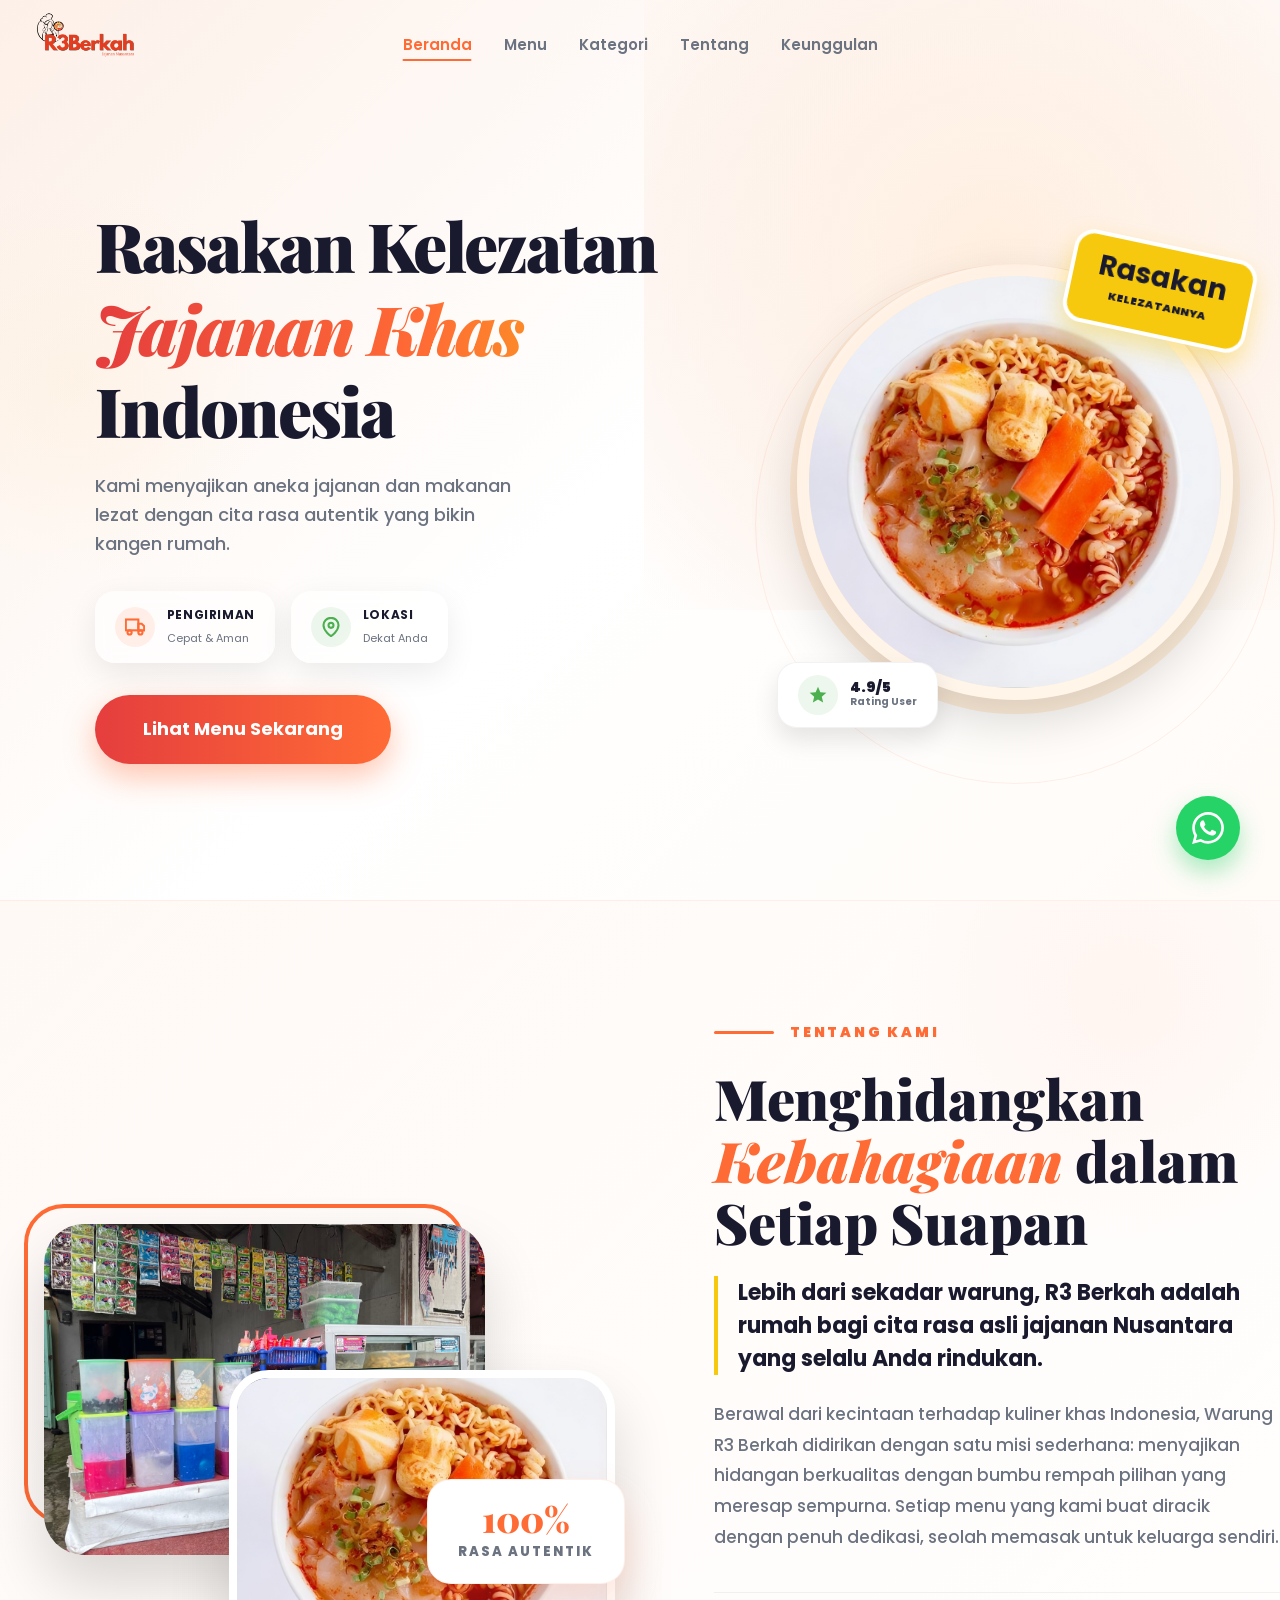
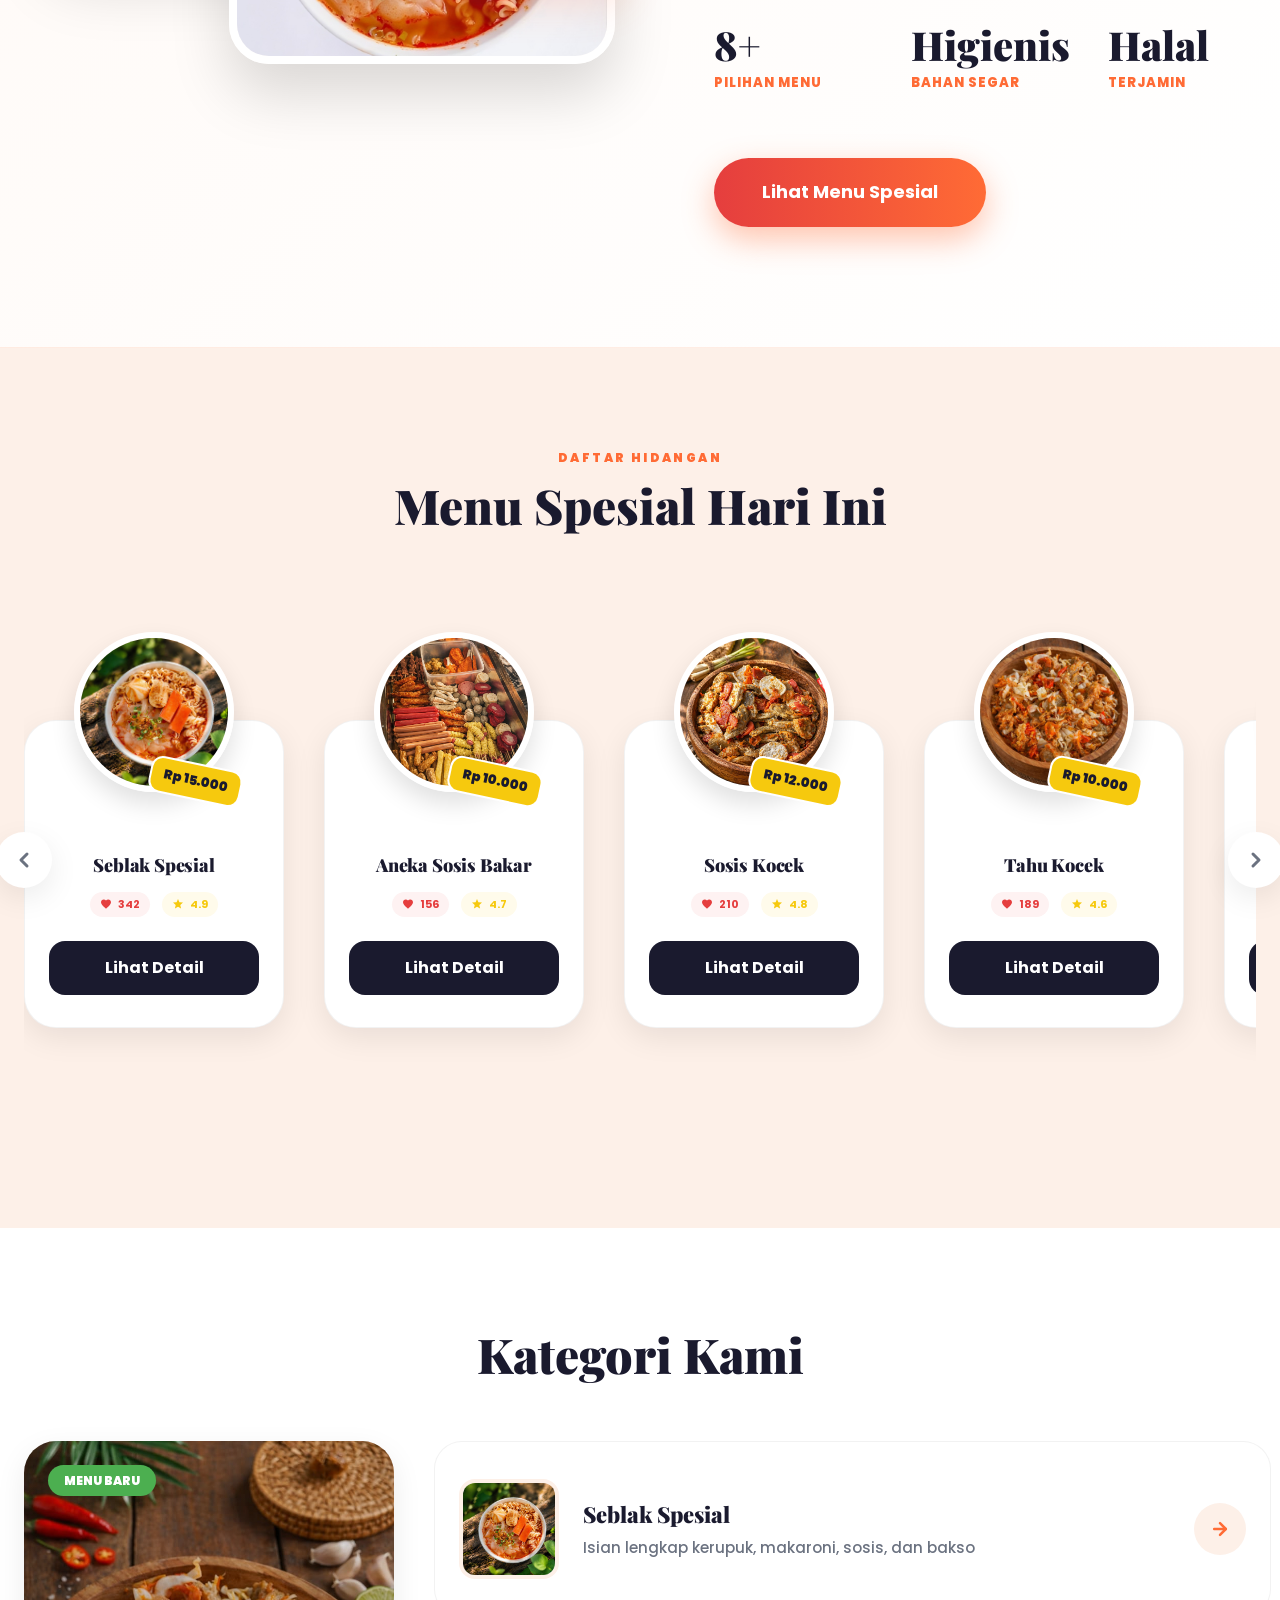
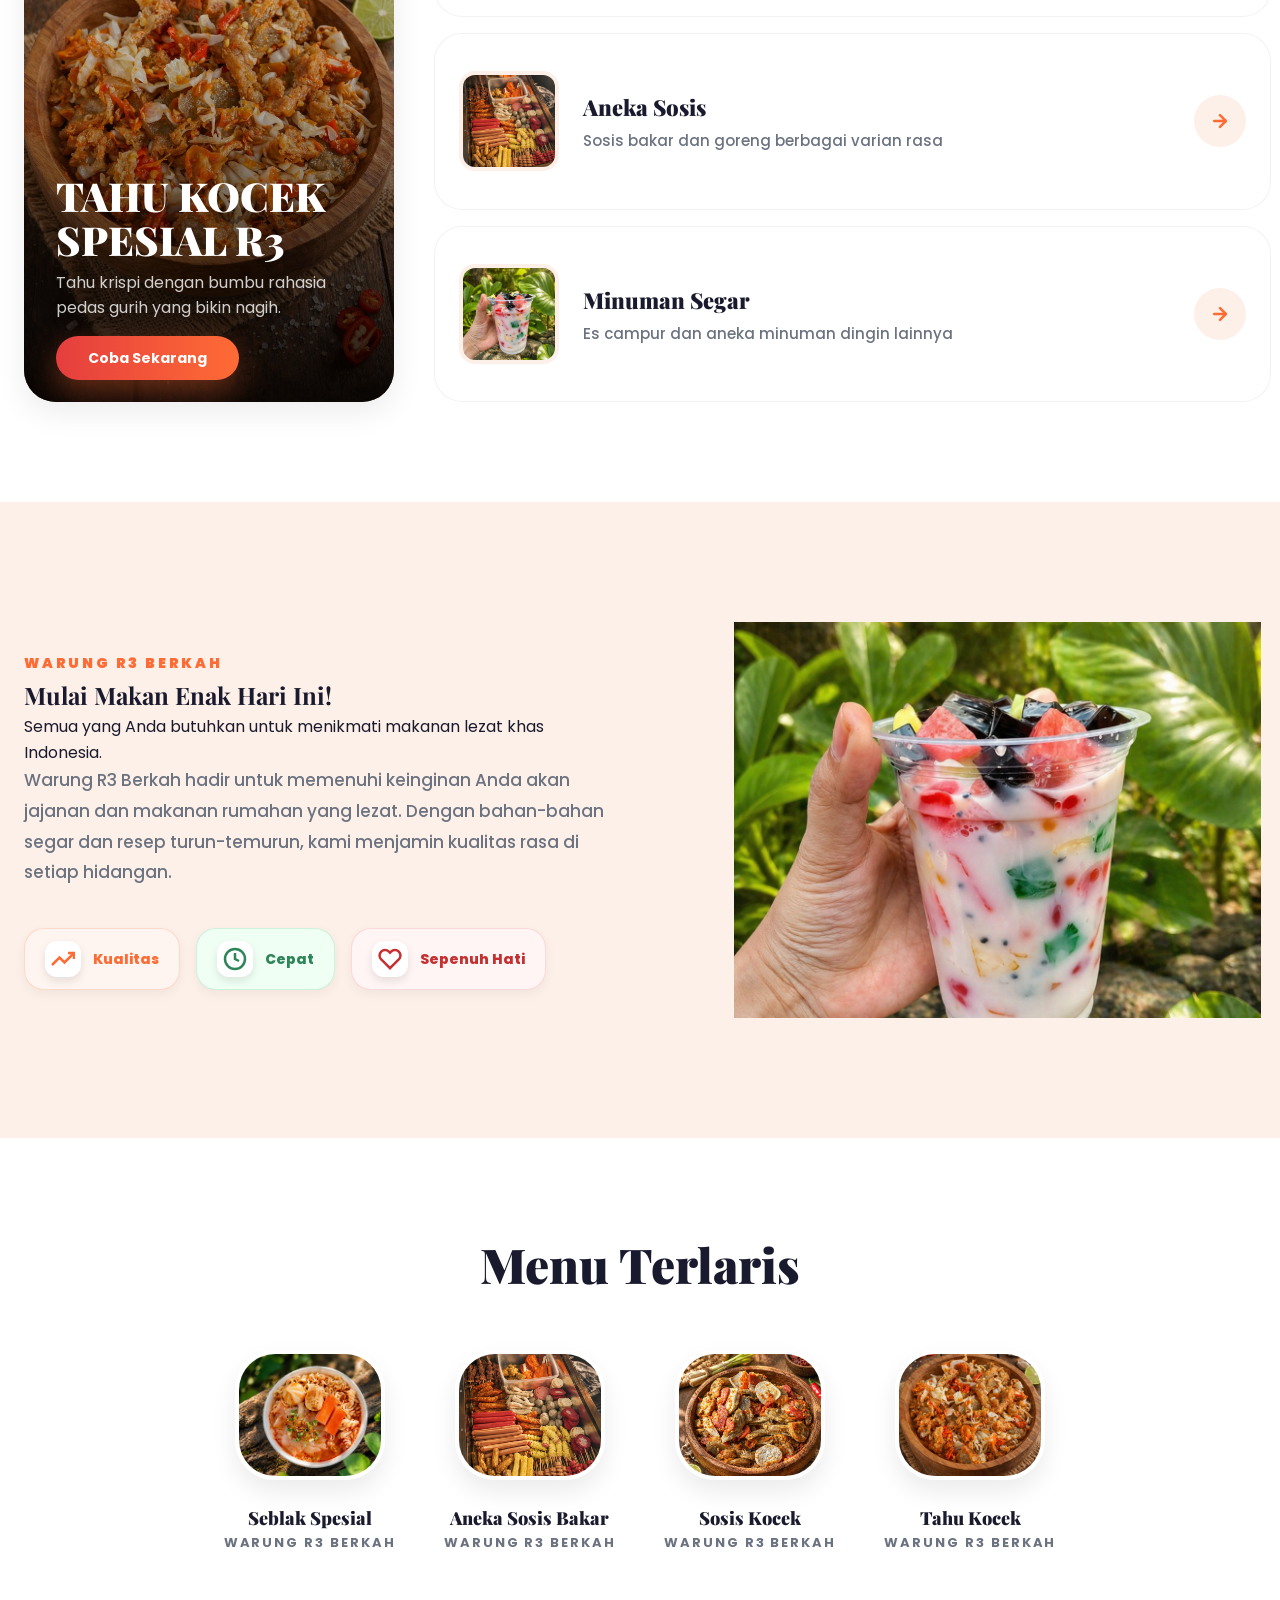
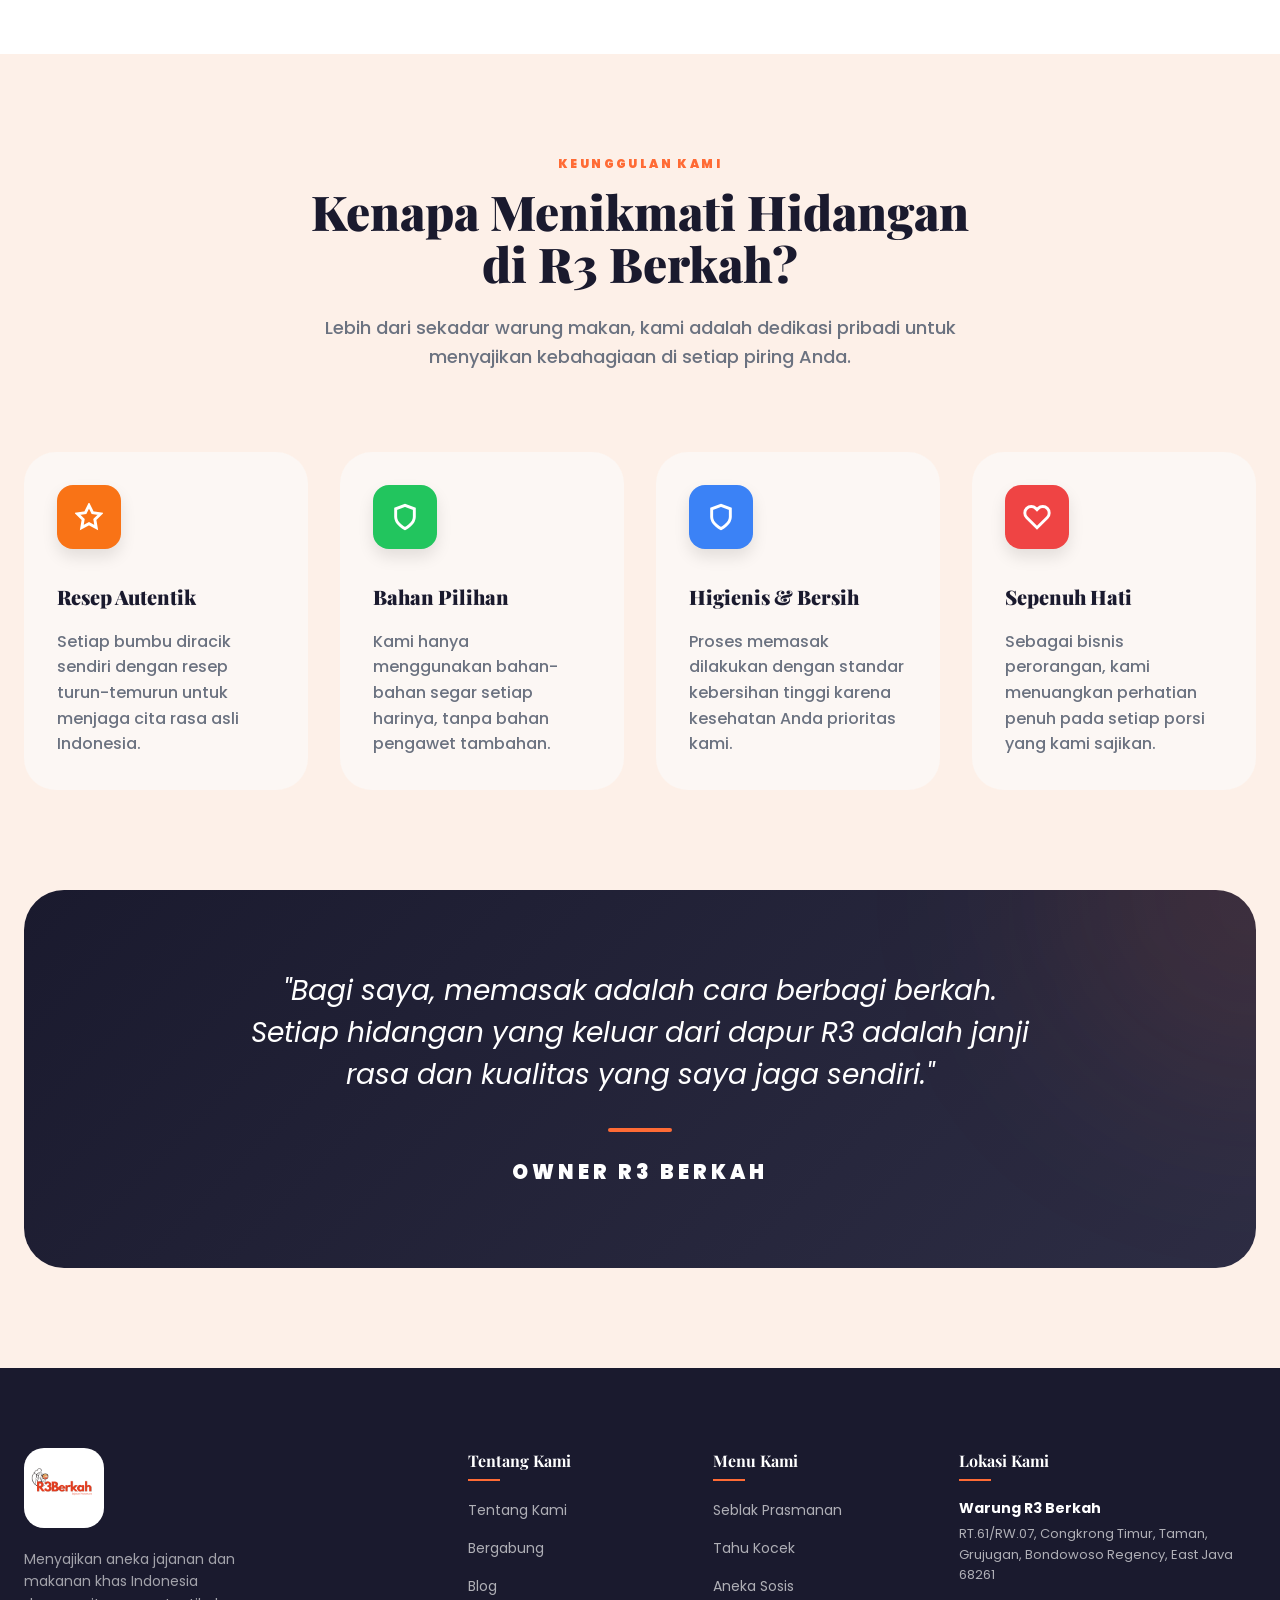
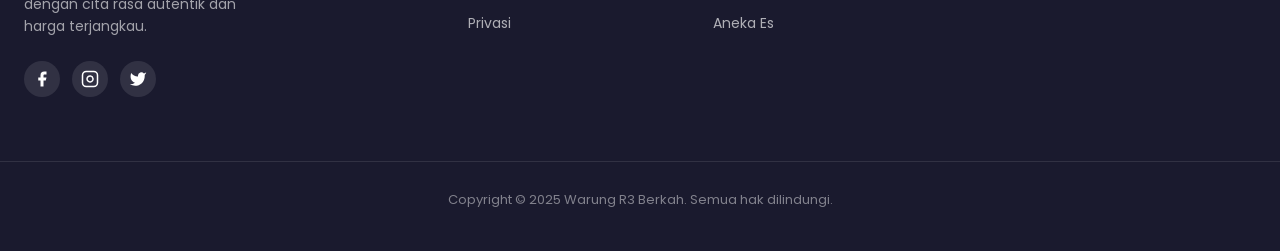
==== index.html @ 48733753 "pembaruan" ====
<!DOCTYPE html>
<html lang="id">

<head>
  <meta charset="UTF-8">
  <meta name="viewport" content="width=device-width, initial-scale=1.0">
  <title>Warung R3 Berkah | Rasakan Kelezatan Jajanan Khas Indonesia</title>
  <link rel="stylesheet" href="style.css">
</head>

<body>
  <!-- Loader -->
  <div class="loader-wrapper" id="loader">
    <div class="loader-content">
      <div class="loader-epic-container">
        <div class="epic-glow"></div>
        <div class="epic-ring ring-1"></div>
        <div class="epic-ring ring-2"></div>
        <div class="epic-ring ring-3"></div>
        <img src="assets/logo_animation.png" alt="Logo" class="loader-epic-logo">
      </div>
      <div class="loader-text">Menyiapkan Kelezatan...</div>
    </div>
  </div>


  <!-- Navbar -->
  <header id="navbar">
    <div class="container nav-container">
      <a href="index.html" class="logo">
        <div class="logo-icon">

          <img src="assets/logo_animation.png" alt="Logo" style="width: 100%; height: 100%; object-fit: contain;">
        </div>

      </a>
      <button class="hamburger" id="hamburger-btn" onclick="toggleMobileMenu()" aria-label="Toggle menu">
        <span></span>
        <span></span>
        <span></span>
      </button>
      <nav id="nav-menu">
        <ul>
          <li><a href="#home" class="nav-link active">Beranda</a></li>
          <li><a href="#menu" class="nav-link">Menu</a></li>
          <li><a href="#categories" class="nav-link">Kategori</a></li>
          <li><a href="#about" class="nav-link">Tentang</a></li>
          <li><a href="#why-us" class="nav-link">Keunggulan</a></li>
        </ul>
      </nav>
    </div>
  </header>

  <!-- Hero Section -->
  <section id="home" class="hero">
    <div class="blob-1"></div>
    <div class="blob-2"></div>
    <div class="container hero-grid">
      <div class="hero-content">
        <h1>
          <span class="font-black">Rasakan Kelezatan</span>
          <span class="text-gradient font-black">Jajanan Khas</span>
          <span class="font-black">Indonesia</span>
        </h1>
        <p class="hero-p">Kami menyajikan aneka jajanan dan makanan lezat dengan cita rasa autentik yang bikin kangen
          rumah.</p>

        <div class="service-pills">
          <div class="pill pill-orange">
            <div class="pill-icon">
              <svg width="20" height="20" viewBox="0 0 24 24" fill="none" stroke="currentColor" stroke-width="2.5">
                <rect x="1" y="3" width="15" height="13"></rect>
                <polygon points="16 8 20 8 23 11 23 16 16 16 16 8"></polygon>
                <circle cx="5.5" cy="18.5" r="2.5"></circle>
                <circle cx="18.5" cy="18.5" r="2.5"></circle>
              </svg>
            </div>
            <div class="pill-text"><b>Pengiriman</b><span>Cepat & Aman</span></div>
          </div>
          <div class="pill pill-green">
            <div class="pill-icon">
              <svg width="20" height="20" viewBox="0 0 24 24" fill="none" stroke="currentColor" stroke-width="2.5">
                <path d="M21 10c0 7-9 13-9 13s-9-6-9-13a9 9 0 0 1 18 0z"></path>
                <circle cx="12" cy="10" r="3"></circle>
              </svg>
            </div>
            <div class="pill-text"><b>Lokasi</b><span>Dekat Anda</span></div>
          </div>
        </div>

        <div class="hero-cta">
          <a href="#menu" class="btn-primary">Lihat Menu Sekarang</a>
        </div>
      </div>

      <div class="hero-image-side">
        <div class="hero-shape"></div>
        <div class="hero-rings"></div>
        <div class="hero-img-wrap">
          <img src="assets/foto-utama-seblak.jpeg" alt="Makanan Lezat" class="hero-img-main">
          <div class="badge-discount">
            <b>Rasakan</b>
            <span>Kelezatannya</span>
          </div>
          <div class="rating-floating">
            <div class="rating-icon">
              <svg width="20" height="20" viewBox="0 0 24 24" fill="currentColor">
                <path d="M12 17.27L18.18 21l-1.64-7.03L22 9.24l-7.19-.61L12 2 9.19 8.63 2 9.24l5.46 4.73L5.82 21z" />
              </svg>
            </div>
            <div>
              <p style="font-size: 14px; font-weight: 900; line-height: 1;">4.9/5</p>
              <p style="font-size: 10px; color: var(--muted); font-weight: 700;">Rating User</p>
            </div>
          </div>
        </div>
      </div>
    </div>
  </section>

  <!-- About Us Section (Redesigned) -->
  <section id="about" class="section about-premium-section">
    <div class="container about-grid">
      <div class="about-img-side reveal-left">
        <div class="about-image-wrapper">
          <div class="about-decor-square"></div>
          <div class="about-img-container img-1" onclick="openLightbox('assets/warung-saya.jpeg')">
            <img src="assets/warung-saya.jpeg" alt="Warung R3 Berkah" class="about-img-main">
            <div class="img-overlay">
              <svg width="32" height="32" viewBox="0 0 24 24" fill="none" stroke="white" stroke-width="2" stroke-linecap="round" stroke-linejoin="round"><circle cx="11" cy="11" r="8"></circle><line x1="21" y1="21" x2="16.65" y2="16.65"></line><line x1="11" y1="8" x2="11" y2="14"></line><line x1="8" y1="11" x2="14" y2="11"></line></svg>
            </div>
          </div>
          <div class="about-img-container img-2" onclick="openLightbox('assets/foto-utama-seblak.jpeg')">
            <img src="assets/foto-utama-seblak.jpeg" alt="Seblak Spesial R3" class="about-img-main">
            <div class="img-overlay">
              <svg width="32" height="32" viewBox="0 0 24 24" fill="none" stroke="white" stroke-width="2" stroke-linecap="round" stroke-linejoin="round"><circle cx="11" cy="11" r="8"></circle><line x1="21" y1="21" x2="16.65" y2="16.65"></line><line x1="11" y1="8" x2="11" y2="14"></line><line x1="8" y1="11" x2="14" y2="11"></line></svg>
            </div>
          </div>
          <div class="about-badge-floating">
            <span class="badge-number">100%</span>
            <span class="badge-text">Rasa Autentik</span>
          </div>
        </div>
      </div>
      <div class="about-content reveal-right">
        <div class="about-label-wrapper">
          <span class="about-line"></span>
          <span class="about-label">TENTANG KAMI</span>
        </div>
        <h2 class="about-title">Menghidangkan <span class="text-primary">Kebahagiaan</span> dalam Setiap Suapan</h2>
        <p class="about-lead">Lebih dari sekadar warung, R3 Berkah adalah rumah bagi cita rasa asli jajanan Nusantara yang selalu Anda rindukan.</p>
        <p class="about-p">
          Berawal dari kecintaan terhadap kuliner khas Indonesia, Warung R3 Berkah didirikan dengan satu misi sederhana: menyajikan hidangan berkualitas dengan bumbu rempah pilihan yang meresap sempurna. Setiap menu yang kami buat diracik dengan penuh dedikasi, seolah memasak untuk keluarga sendiri.
        </p>
        
        <div class="about-stats">
          <div class="stat-box">
            <h3 class="stat-number">8+</h3>
            <p class="stat-text">Pilihan Menu</p>
          </div>
          <div class="stat-box">
            <h3 class="stat-number">Higienis</h3>
            <p class="stat-text">Bahan Segar</p>
          </div>
          <div class="stat-box">
            <h3 class="stat-number">Halal</h3>
            <p class="stat-text">Terjamin</p>
          </div>
        </div>
        
        <a href="#menu" class="btn-primary mt-4" style="display: inline-block;">Lihat Menu Spesial</a>
      </div>
    </div>
  </section>

  <!-- Menu Section (Food Cards) -->
  <section id="menu" class="section">
    <div class="container">
      <span class="section-label">Daftar Hidangan</span>
      <h2 class="section-title">Menu Spesial Hari Ini</h2>

      <div class="carousel-container">
        <button class="carousel-btn prev" onclick="scrollCarousel('left')">
          <svg width="24" height="24" viewBox="0 0 24 24" fill="none" stroke="currentColor" stroke-width="3"
            stroke-linecap="round" stroke-linejoin="round">
            <polyline points="15 18 9 12 15 6"></polyline>
          </svg>
        </button>
        <button class="carousel-btn next" onclick="scrollCarousel('right')">
          <svg width="24" height="24" viewBox="0 0 24 24" fill="none" stroke="currentColor" stroke-width="3"
            stroke-linecap="round" stroke-linejoin="round">
            <polyline points="9 18 15 12 9 6"></polyline>
          </svg>
        </button>
        <div id="food-carousel" class="carousel-track">
          <!-- Cards injected by JS -->
        </div>
      </div>
    </div>
  </section>

  <!-- Categories Section -->
  <section id="categories" class="section section-white">
    <div class="container">
      <h2 class="section-title">Kategori Kami</h2>
      <div class="categories-grid">
        <div class="cat-banner">
          <img src="assets/tahu kocek.jpg" alt="Tahu Kocek">
          <div class="cat-banner-overlay"></div>
          <div class="badge-new">Menu Baru</div>
          <div class="cat-banner-content">
            <h3>TAHU KOCEK<br>SPESIAL R3</h3>
            <p>Tahu krispi dengan bumbu rahasia pedas gurih yang bikin nagih.</p>

            <a href="#menu" class="btn-primary" style="padding: 12px 32px; font-size: 14px;">Coba Sekarang</a>
          </div>
        </div>
        <div class="cat-list">
          <a href="#menu" class="cat-item">
            <div class="cat-icon-box"><img src="assets/foto-seblak.png" alt="Seblak"></div>
            <div class="cat-info">
              <h4>Seblak Spesial</h4>
              <p>Isian lengkap kerupuk, makaroni, sosis, dan bakso</p>
            </div>

            <div class="cat-arrow"><svg width="20" height="20" viewBox="0 0 24 24" fill="none" stroke="currentColor"
                stroke-width="3" stroke-linecap="round" stroke-linejoin="round">
                <line x1="5" y1="12" x2="19" y2="12"></line>
                <polyline points="12 5 19 12 12 19"></polyline>
              </svg></div>
          </a>
          <a href="#menu" class="cat-item">
            <div class="cat-icon-box"><img src="assets/aneka-sosis.png" alt="Sosis">
            </div>
            <div class="cat-info">
              <h4>Aneka Sosis</h4>
              <p>Sosis bakar dan goreng berbagai varian rasa</p>
            </div>

            <div class="cat-arrow"><svg width="20" height="20" viewBox="0 0 24 24" fill="none" stroke="currentColor"
                stroke-width="3" stroke-linecap="round" stroke-linejoin="round">
                <line x1="5" y1="12" x2="19" y2="12"></line>
                <polyline points="12 5 19 12 12 19"></polyline>
              </svg></div>
          </a>
          <a href="#menu" class="cat-item">
            <div class="cat-icon-box"><img src="assets/es-campur.png" alt="Minuman">
            </div>
            <div class="cat-info">
              <h4>Minuman Segar</h4>
              <p>Es campur dan aneka minuman dingin lainnya</p>
            </div>

            <div class="cat-arrow"><svg width="20" height="20" viewBox="0 0 24 24" fill="none" stroke="currentColor"
                stroke-width="3" stroke-linecap="round" stroke-linejoin="round">
                <line x1="5" y1="12" x2="19" y2="12"></line>
                <polyline points="12 5 19 12 12 19"></polyline>
              </svg></div>
          </a>
        </div>
      </div>
    </div>
  </section>

  <!-- About Us Section (GetStarted) -->
  <section id="about" class="section">
    <div class="container about-grid">
      <div class="about-content">
        <span class="about-label">WARUNG R3 BERKAH</span>
        <h2>Mulai Makan Enak Hari Ini!</h2>
        <p class="about-sub">Semua yang Anda butuhkan untuk menikmati makanan lezat khas Indonesia.</p>
        <div class="about-p">
          <p>Warung R3 Berkah hadir untuk memenuhi keinginan Anda akan jajanan dan makanan rumahan yang lezat. Dengan
            bahan-bahan segar dan resep turun-temurun, kami menjamin kualitas rasa di setiap hidangan.</p>
        </div>
        <div class="about-features">
          <div class="about-feat-item">
            <div class="feat-icon-circle feat-orange">
              <svg width="24" height="24" viewBox="0 0 24 24" fill="none" stroke="currentColor" stroke-width="2.5">
                <polyline points="23 6 13.5 15.5 8.5 10.5 1 18"></polyline>
                <polyline points="17 6 23 6 23 12"></polyline>
              </svg>
            </div>
            <span class="feat-name">Kualitas</span>
          </div>
          <div class="about-feat-item">
            <div class="feat-icon-circle feat-green">
              <svg width="24" height="24" viewBox="0 0 24 24" fill="none" stroke="currentColor" stroke-width="2.5">
                <circle cx="12" cy="12" r="10"></circle>
                <polyline points="12 6 12 12 16 14"></polyline>
              </svg>
            </div>
            <span class="feat-name">Cepat</span>
          </div>
          <div class="about-feat-item">
            <div class="feat-icon-circle feat-red">
              <svg width="24" height="24" viewBox="0 0 24 24" fill="none" stroke="currentColor" stroke-width="2.5">
                <path
                  d="M20.84 4.61a5.5 5.5 0 0 0-7.78 0L12 5.67l-1.06-1.06a5.5 5.5 0 0 0-7.78 7.78l1.06 1.06L12 21.23l7.78-7.78 1.06-1.06a5.5 5.5 0 0 0 0-7.78z">
                </path>
              </svg>
            </div>
            <span class="feat-name">Sepenuh Hati</span>
          </div>
        </div>
      </div>
      <div class="about-img-side">
        <div class="about-blob"></div>
        <img src="assets/es-campur.png" alt="About" class="about-img-main">
      </div>

    </div>
  </section>

  <!-- Top Foods Section -->
  <section class="section section-white">
    <div class="container">
      <h2 class="section-title">Menu Terlaris</h2>
      <div id="top-foods" class="top-foods-flex">
        <!-- Injected by JS -->
      </div>
    </div>
  </section>

  <!-- Why Us Section -->
  <section id="why-us" class="section">
    <div class="container">
      <div class="text-center" style="max-width: 700px; margin: 0 auto 80px;">
        <span class="section-label">KEUNGGULAN KAMI</span>
        <h2 class="section-title" style="margin-bottom: 24px;">Kenapa Menikmati Hidangan di R3 Berkah?</h2>
        <p style="color: var(--muted); font-size: 18px; font-weight: 500;">Lebih dari sekadar warung makan, kami adalah
          dedikasi pribadi untuk menyajikan kebahagiaan di setiap piring Anda.</p>
      </div>

      <div class="features-grid">
        <div class="feature-card">
          <div class="feature-icon bg-orange">
            <svg width="28" height="28" viewBox="0 0 24 24" fill="none" stroke="currentColor" stroke-width="2.5">
              <path d="M12 2l3.09 6.26L22 9.27l-5 4.87 1.18 6.88L12 17.77l-6.18 3.25L7 14.14 2 9.27l6.91-1.01L12 2z">
              </path>
            </svg>
          </div>
          <h3>Resep Autentik</h3>
          <p>Setiap bumbu diracik sendiri dengan resep turun-temurun untuk menjaga cita rasa asli Indonesia.</p>
        </div>
        <div class="feature-card">
          <div class="feature-icon bg-green">
            <svg width="28" height="28" viewBox="0 0 24 24" fill="none" stroke="currentColor" stroke-width="2.5">
              <path d="M12 22s8-4 8-10V5l-8-3-8 3v7c0 6 8 10 8 10z"></path>
            </svg>
          </div>
          <h3>Bahan Pilihan</h3>
          <p>Kami hanya menggunakan bahan-bahan segar setiap harinya, tanpa bahan pengawet tambahan.</p>
        </div>
        <div class="feature-card">
          <div class="feature-icon bg-blue">
            <svg width="28" height="28" viewBox="0 0 24 24" fill="none" stroke="currentColor" stroke-width="2.5">
              <path d="M12 22s8-4 8-10V5l-8-3-8 3v7c0 6 8 10 8 10z"></path>
            </svg>
          </div>
          <h3>Higienis & Bersih</h3>
          <p>Proses memasak dilakukan dengan standar kebersihan tinggi karena kesehatan Anda prioritas kami.</p>
        </div>
        <div class="feature-card">
          <div class="feature-icon bg-red">
            <svg width="28" height="28" viewBox="0 0 24 24" fill="none" stroke="currentColor" stroke-width="2.5">
              <path
                d="M20.84 4.61a5.5 5.5 0 0 0-7.78 0L12 5.67l-1.06-1.06a5.5 5.5 0 0 0-7.78 7.78l1.06 1.06L12 21.23l7.78-7.78 1.06-1.06a5.5 5.5 0 0 0 0-7.78z">
              </path>
            </svg>
          </div>
          <h3>Sepenuh Hati</h3>
          <p>Sebagai bisnis perorangan, kami menuangkan perhatian penuh pada setiap porsi yang kami sajikan.</p>
        </div>
      </div>

      <div class="quote-box">
        <div class="quote-glow"></div>
        <p class="quote-text">"Bagi saya, memasak adalah cara berbagi berkah. Setiap hidangan yang keluar dari dapur R3
          adalah janji rasa dan kualitas yang saya jaga sendiri."</p>
        <div class="quote-divider"></div>
        <div class="quote-author">Owner R3 Berkah</div>
      </div>
    </div>
  </section>

  <!-- Footer -->
  <footer>
    <div class="container footer-grid">
      <div>
        <a href="#" class="footer-logo">
          <div class="logo-icon">
            <img src="assets/logo_animation.png" alt="Logo" style="width: 100%; height: 100%; object-fit: contain;">
          </div>
        </a>

        <p class="footer-desc">Menyajikan aneka jajanan dan makanan khas Indonesia dengan cita rasa autentik dan harga
          terjangkau.</p>
        <div class="social-links">
          <a href="#" class="social-link"><svg width="18" height="18" viewBox="0 0 24 24" fill="currentColor">
              <path d="M18 2h-3a5 5 0 0 0-5 5v3H7v4h3v8h4v-8h3l1-4h-4V7a1 1 0 0 1 1-1h3z"></path>
            </svg></a>
          <a href="#" class="social-link"><svg width="18" height="18" viewBox="0 0 24 24" fill="none"
              stroke="currentColor" stroke-width="2">
              <rect x="2" y="2" width="20" height="20" rx="5" ry="5"></rect>
              <path d="M16 11.37A4 4 0 1 1 12.63 8 4 4 0 0 1 16 11.37z"></path>
              <line x1="17.5" y1="6.5" x2="17.51" y2="6.5"></line>
            </svg></a>
          <a href="#" class="social-link"><svg width="18" height="18" viewBox="0 0 24 24" fill="currentColor">
              <path
                d="M23 3a10.9 10.9 0 0 1-3.14 1.53 4.48 4.48 0 0 0-7.86 3v1A10.66 10.66 0 0 1 3 4s-4 9 5 13a11.64 11.64 0 0 1-7 2c9 5 20 0 20-11.5a4.5 4.5 0 0 0-.08-.83A7.72 7.72 0 0 0 23 3z">
              </path>
            </svg></a>
        </div>
      </div>
      <div>
        <h4 class="footer-title">Tentang Kami</h4>
        <ul class="footer-links">
          <li><a href="#about">Tentang Kami</a></li>
          <li><a href="#">Bergabung</a></li>
          <li><a href="#">Blog</a></li>
          <li><a href="#">Privasi</a></li>
        </ul>
      </div>
      <div>
        <h4 class="footer-title">Menu Kami</h4>
        <ul class="footer-links">
          <li><a href="#menu">Seblak Prasmanan</a></li>
          <li><a href="#menu">Tahu Kocek</a></li>
          <li><a href="#menu">Aneka Sosis</a></li>
          <li><a href="#menu">Aneka Es</a></li>
        </ul>
      </div>
      <div>
        <h4 class="footer-title">Lokasi Kami</h4>
        <div class="location-item">
          <p class="loc-name">Warung R3 Berkah</p>
          <p class="loc-addr">RT.61/RW.07, Congkrong Timur, Taman, Grujugan, Bondowoso Regency, East Java 68261</p>
        </div>
      </div>
    </div>
    <div class="footer-bottom">
      <p>Copyright © 2025 Warung R3 Berkah. Semua hak dilindungi.</p>
    </div>
  </footer>

  <a href="https://wa.me/6285147191733" target="_blank" class="whatsapp-float" title="Chat via WhatsApp">
    <svg width="32" height="32" viewBox="0 0 24 24" fill="currentColor">
      <path
        d="M17.472 14.382c-.297-.149-1.758-.867-2.03-.967-.273-.099-.471-.148-.67.15-.197.297-.767.966-.94 1.164-.173.199-.347.223-.644.075-.297-.15-1.255-.463-2.39-1.475-.883-.788-1.48-1.761-1.653-2.059-.173-.297-.018-.458.13-.606.134-.133.298-.347.446-.52.149-.174.198-.298.298-.497.099-.198.05-.371-.025-.52-.075-.149-.669-1.612-.916-2.207-.242-.579-.487-.5-.669-.51-.173-.008-.371-.01-.57-.01-.198 0-.52.074-.792.372-.272.297-1.04 1.016-1.04 2.479 0 1.462 1.065 2.875 1.213 3.074.149.198 2.096 3.2 5.077 4.487.709.306 1.262.489 1.694.625.712.227 1.36.195 1.871.118.571-.085 1.758-.719 2.006-1.413.248-.694.248-1.289.173-1.413-.074-.124-.272-.198-.57-.347m-5.421 7.403h-.004a9.87 9.87 0 01-5.031-1.378l-.361-.214-3.741.982.998-3.648-.235-.374a9.86 9.86 0 01-1.51-5.26c.001-5.45 4.436-9.884 9.888-9.884 2.64 0 5.122 1.03 6.988 2.898a9.825 9.825 0 012.893 6.994c-.003 5.45-4.437 9.884-9.885 9.884m8.413-18.297A11.815 11.815 0 0012.05 0C5.495 0 .16 5.335.157 11.892c0 2.096.547 4.142 1.588 5.945L.057 24l6.305-1.654a11.882 11.882 0 005.683 1.448h.005c6.554 0 11.89-5.335 11.893-11.893a11.821 11.821 0 00-3.48-8.413z" />
    </svg>
  </a>

  <!-- Lightbox Modal -->
  <div id="lightbox-modal" class="lightbox-overlay" onclick="closeLightbox(event)">
    <button class="lightbox-close" onclick="closeLightbox(event)">&times;</button>
    <div class="lightbox-content">
      <img id="lightbox-img" src="" alt="Popup Image">
    </div>
  </div>

  <script src="data.js"></script>
  <script src="script.js"></script>
</body>


</html>
---- style.css ----
@import url('https://fonts.googleapis.com/css2?family=Poppins:ital,wght@0,100;0,200;0,300;0,400;0,500;0,600;0,700;0,800;0,900;1,100;1,200;1,300;1,400;1,500;1,600;1,700;1,800;1,900&family=Playfair+Display:ital,wght@0,400..900;1,400..900&display=swap');

:root {
  --primary: #FF6B35;
  --primary-rgb: 255, 107, 53;
  --secondary: #E53E3E;
  --yellow: #F6C90E;
  --green: #4CAF50;
  --blue: #3B82F6;
  --background: #FDF0E8;
  --foreground: #1A1A2E;
  --muted: #6B7280;
  --white: #FFFFFF;
  --shadow-soft: 0 4px 12px rgba(0, 0, 0, 0.05);
  --shadow-medium: 0 10px 30px rgba(0, 0, 0, 0.08);
  --shadow-strong: 0 20px 60px rgba(255, 107, 53, 0.15);
  --shadow-orange: 0 12px 32px rgba(255, 107, 53, 0.3);
}

* {
  margin: 0;
  padding: 0;
  box-sizing: border-box;
}

html, body {
  overflow-x: hidden;
  width: 100%;
  position: relative;
  touch-action: pan-y;
}


html {
  scroll-behavior: smooth;
}

body {
  font-family: 'Poppins', sans-serif;
  background-color: var(--background);
  color: var(--foreground);
  line-height: 1.6;
  width: 100%;
  overflow-x: hidden;
}


.container {
  max-width: 1280px;
  margin: 0 auto;
  padding: 0 24px;
}

/* Typography */
h1,
h2,
h3,
h4,
.font-serif {
  font-family: 'Playfair Display', serif;
}

.font-black {
  font-weight: 900;
}

.font-bold {
  font-weight: 700;
}

.font-semibold {
  font-weight: 600;
}

.font-medium {
  font-weight: 500;
}

/* Navbar */
header {
  position: fixed;
  top: 0;
  left: 0;
  right: 0;
  height: 90px;
  z-index: 1000;
  transition: all 0.5s cubic-bezier(0.4, 0, 0.2, 1);
}

header.scrolled {
  background: rgba(255, 255, 255, 0.8);
  backdrop-filter: blur(12px);
  -webkit-backdrop-filter: blur(12px);
  box-shadow: 0 4px 30px rgba(0, 0, 0, 0.05);
  border-bottom: 1px solid rgba(255, 255, 255, 0.2);
}

.nav-container {
  height: 100%;
  display: flex;
  align-items: center;
  position: relative;
}


.logo {
  display: flex;
  align-items: center;
  gap: 10px;
  text-decoration: none;
  transition: transform 0.3s ease;
}

.logo-icon {
  width: 130px;
  height: 130px;
  display: flex;
  align-items: center;
  justify-content: center;
  transition: transform 0.3s ease;
}



.logo:hover .logo-icon {
  transform: scale(1.1);
}

.logo-text {
  font-size: 36px;
  font-weight: 900;
  color: var(--foreground);
  letter-spacing: -0.02em;
}


/* Premium Loader */
.loader-wrapper {
  position: fixed;
  inset: 0;
  background: var(--foreground);
  /* Dark elegant background during load */
  z-index: 9999;
  display: flex;
  align-items: center;
  justify-content: center;
  transition: transform 0.8s cubic-bezier(0.85, 0, 0.15, 1);
}

.loader-wrapper::before,
.loader-wrapper::after {
  content: '';
  position: absolute;
  left: 0;
  width: 100%;
  height: 50%;
  background: var(--background);
  transition: transform 0.8s cubic-bezier(0.85, 0, 0.15, 1);
  z-index: -1;
}

.loader-wrapper::before {
  top: 0;
  transform-origin: top;
}

.loader-wrapper::after {
  bottom: 0;
  transform-origin: bottom;
}

.loader-wrapper.hidden {
  transform: scale(1.1);
  opacity: 0;
  visibility: hidden;
}

.loader-wrapper.hidden::before {
  transform: translateY(-100%);
}

.loader-wrapper.hidden::after {
  transform: translateY(100%);
}

.loader-content {
  position: relative;
  display: flex;
  flex-direction: column;
  align-items: center;
  gap: 32px;
}

.loader-epic-container {
  position: relative;
  width: 400px;
  height: 400px;
  display: flex;
  align-items: center;
  justify-content: center;
  perspective: 1000px;
}

.epic-glow {
  position: absolute;
  inset: -60px;
  background: radial-gradient(circle, rgba(255, 107, 53, 0.4) 0%, rgba(255, 107, 53, 0) 70%);
  border-radius: 50%;
  animation: epic-pulse 2s cubic-bezier(0.4, 0, 0.2, 1) infinite;
  filter: blur(25px);
}

.epic-ring {
  position: absolute;
  border-radius: 50%;
  border: 4px solid transparent;
}

.ring-1 {
  inset: -20px;
  border-top-color: var(--primary);
  border-bottom-color: var(--primary);
  animation: spin-3d 3s linear infinite;
  box-shadow: 0 0 30px rgba(255, 107, 53, 0.2), inset 0 0 30px rgba(255, 107, 53, 0.2);
}

.ring-2 {
  inset: 15px;
  border-left-color: var(--yellow);
  border-right-color: var(--yellow);
  animation: spin-3d-reverse 2.5s linear infinite;
}

.ring-3 {
  inset: 50px;
  border-top-color: rgba(255, 255, 255, 0.8);
  animation: spin 1.5s linear infinite;
  opacity: 0.7;
}

.loader-epic-logo {
  width: 280px;
  height: 280px;
  object-fit: contain;
  z-index: 10;
  animation: epic-float 3s ease-in-out infinite, epic-glow-image 2s alternate infinite;
}

@keyframes epic-pulse {
  0%, 100% { transform: scale(0.8); opacity: 0.4; }
  50% { transform: scale(1.3); opacity: 0.8; }
}

@keyframes spin-3d {
  0% { transform: rotateX(60deg) rotateY(-20deg) rotateZ(0deg); }
  100% { transform: rotateX(60deg) rotateY(-20deg) rotateZ(360deg); }
}

@keyframes spin-3d-reverse {
  0% { transform: rotateX(40deg) rotateY(40deg) rotateZ(360deg); }
  100% { transform: rotateX(40deg) rotateY(40deg) rotateZ(0deg); }
}

@keyframes epic-float {
  0%, 100% { transform: translateY(0) scale(1); }
  50% { transform: translateY(-15px) scale(1.08); }
}

@keyframes epic-glow-image {
  0% { filter: drop-shadow(0 0 10px rgba(255, 107, 53, 0.2)); }
  100% { filter: drop-shadow(0 0 35px rgba(255, 107, 53, 0.9)); }
}

.loader-text {
  font-family: 'Playfair Display', serif;
  font-size: 24px;
  font-weight: 700;
  color: var(--primary);
  letter-spacing: 4px;
  text-transform: uppercase;
  animation: shimmer 2s linear infinite;
  background: linear-gradient(90deg, var(--primary), #fff, var(--primary));
  background-size: 200% auto;
  -webkit-background-clip: text;
  background-clip: text;
  -webkit-text-fill-color: transparent;

}

@keyframes spin-cool {
  0% {
    transform: rotate(0deg);
  }

  100% {
    transform: rotate(360deg);
  }
}

@keyframes breathing {

  0%,
  100% {
    transform: scale(1);
    filter: brightness(1);
  }

  50% {
    transform: scale(1.08);
    filter: brightness(1.2);
  }
}

@keyframes glow-pulse {

  0%,
  100% {
    opacity: 0.3;
    transform: scale(0.8);
  }

  50% {
    opacity: 0.8;
    transform: scale(1.2);
  }
}

@keyframes shimmer {
  to {
    background-position: 200% center;
  }
}


nav {
  position: absolute;
  left: 50%;
  transform: translateX(-50%);
}

nav ul {
  display: flex;
  list-style: none;
  gap: 32px;
}

nav a {
  text-decoration: none;
  color: var(--muted);
  font-size: 15px;
  font-weight: 600;
  transition: all 0.3s ease;
  position: relative;
}

nav a:hover,
nav a.active {
  color: var(--primary);
}

nav a.active::after {
  content: '';
  position: absolute;
  bottom: -6px;
  left: 0;
  width: 100%;
  height: 2px;
  background: var(--primary);
  border-radius: 99px;
}

/* Hero Section */
.hero {
  min-height: 100vh;
  display: flex;
  align-items: center;
  position: relative;
  overflow: hidden;
  padding-top: 72px;
  background: linear-gradient(135deg, var(--background) 0%, #FFFFFF 50%, #FFFBF7 100%);
}

.blob-1 {
  position: absolute;
  top: -10%;
  right: -5%;
  width: 700px;
  height: 700px;
  background: radial-gradient(circle, #FFE4CC 0%, #FDF0E8 70%, transparent 100%);
  animation: morph 10s ease-in-out infinite;
  opacity: 0.6;
}

.blob-2 {
  position: absolute;
  top: 20%;
  left: -10%;
  width: 400px;
  height: 400px;
  background: radial-gradient(circle, #FFEDD5 0%, transparent 70%);
  animation: morph 10s ease-in-out infinite;
  animation-delay: -2s;
  opacity: 0.4;
}

.hero-grid {
  display: grid;
  grid-template-columns: 60% 40%;
  gap: 48px;
  align-items: center;
  position: relative;
  z-index: 10;
}

.hero h1 {
  font-size: clamp(40px, 6vw, 68px);
  line-height: 1.1;
  letter-spacing: -0.03em;
  margin-bottom: 24px;
}

.text-gradient {
  background: linear-gradient(to right, var(--secondary), var(--primary), var(--yellow));
  background-clip: text;
  -webkit-background-clip: text;
  -webkit-text-fill-color: transparent;
  font-style: italic;
  display: block;
  padding: 8px 0;
}

.hero-p {
  font-size: 18px;
  color: var(--muted);
  max-width: 450px;
  font-weight: 500;
  margin-bottom: 32px;
}

/* Service Pills */
.service-pills {
  display: flex;
  flex-wrap: wrap;
  gap: 16px;
  margin-bottom: 32px;
}

.pill {
  display: flex;
  align-items: center;
  gap: 12px;
  background: rgba(255, 255, 255, 0.6);
  backdrop-filter: blur(8px);
  padding: 14px 20px;
  border-radius: 20px;
  box-shadow: var(--shadow-medium);
  transition: all 0.3s ease;
}

.pill:hover {
  transform: translateY(-4px);
  background: white;
}

.pill-icon {
  width: 40px;
  height: 40px;
  border-radius: 50%;
  display: flex;
  align-items: center;
  justify-content: center;
}

.pill-orange .pill-icon {
  background: rgba(255, 107, 53, 0.1);
  color: var(--primary);
}

.pill-green .pill-icon {
  background: rgba(76, 175, 80, 0.1);
  color: var(--green);
}

.pill-text b {
  font-size: 12px;
  display: block;
  text-transform: uppercase;
  letter-spacing: 0.05em;
}

.pill-text span {
  font-size: 11px;
  color: var(--muted);
}

.hero-cta {
  display: flex;
  align-items: center;
  gap: 24px;
}

.btn-primary {
  background: linear-gradient(to right, var(--secondary), var(--primary));
  color: white;
  padding: 20px 48px;
  border-radius: 99px;
  text-decoration: none;
  font-size: 18px;
  font-weight: 700;
  box-shadow: 0 12px 32px rgba(255, 107, 53, 0.4);
  transition: all 0.3s cubic-bezier(0.4, 0, 0.2, 1);
  border: none;
  cursor: pointer;
}

.btn-primary:hover {
  transform: scale(1.05);
  box-shadow: 0 16px 40px rgba(255, 107, 53, 0.5);
}

.play-btn {
  display: flex;
  align-items: center;
  gap: 12px;
  text-decoration: none;
  color: var(--foreground);
  font-weight: 700;
}

.play-icon {
  width: 56px;
  height: 56px;
  background: white;
  border-radius: 50%;
  display: flex;
  align-items: center;
  justify-content: center;
  box-shadow: 0 12px 24px rgba(0, 0, 0, 0.1);
  color: var(--primary);
  transition: all 0.3s ease;
}

.play-btn:hover .play-icon {
  transform: scale(1.1);
  background: var(--primary);
  color: white;
}

/* Hero Image */
.hero-image-side {
  position: relative;
  display: flex;
  justify-content: center;
}

.hero-shape {
  position: absolute;
  width: 450px;
  height: 450px;
  background: linear-gradient(135deg, #FFE4CC, #FFEDD5);
  border-radius: 50%;
  animation: morph 10s ease-in-out infinite;
  opacity: 0.8;
}

.hero-rings {
  position: absolute;
  width: 520px;
  height: 520px;
  border: 1px solid rgba(255, 107, 53, 0.1);
  border-radius: 50%;
  animation: spin 20s linear infinite;
}

.hero-img-wrap {
  position: relative;
  z-index: 10;
  animation: float 3.5s ease-in-out infinite;
}

.hero-img-main {
  width: 100%;
  max-width: 480px;
  border-radius: 50%;
  border: 12px solid rgba(255, 255, 255, 0.4);
  backdrop-filter: blur(4px);
  box-shadow: 0 20px 50px rgba(0, 0, 0, 0.15);
}

.badge-discount {
  position: absolute;
  top: -20px;
  right: -20px;
  background: var(--yellow);
  padding: 16px 24px;
  border-radius: 20px;
  transform: rotate(12deg);
  box-shadow: 0 12px 24px rgba(246, 201, 14, 0.4);
  border: 4px solid white;
  animation: float-slow 2.8s ease-in-out infinite;
  text-align: center;
}

.badge-discount b {
  font-size: 28px;
  display: block;
  line-height: 1;
}

.badge-discount span {
  font-size: 11px;
  font-weight: 900;
  text-transform: uppercase;
}

.rating-floating {
  position: absolute;
  bottom: -20px;
  left: -20px;
  background: white;
  padding: 12px 20px;
  border-radius: 20px;
  box-shadow: 0 12px 24px rgba(0, 0, 0, 0.1);
  display: flex;
  align-items: center;
  gap: 12px;
  border: 1px solid rgba(0, 0, 0, 0.05);
  animation: float 3.5s ease-in-out infinite;
  animation-delay: -1s;
}

.rating-icon {
  width: 40px;
  height: 40px;
  background: rgba(76, 175, 80, 0.1);
  border-radius: 50%;
  display: flex;
  align-items: center;
  justify-content: center;
  color: var(--green);
}

/* Utilities */
.text-center {
  text-align: center;
}

/* Sections */
.section {
  padding: 100px 0;
}


.section-white {
  background: white;
}

.section-label {
  display: block;
  font-size: 12px;
  font-weight: 900;
  color: var(--primary);
  text-transform: uppercase;
  letter-spacing: 0.2em;
  margin-bottom: 12px;
  text-align: center;
}

.section-title {
  font-size: clamp(32px, 4vw, 48px);
  font-weight: 900;
  text-align: center;
  margin-bottom: 60px;
  line-height: 1.1;
}

/* Food Cards Carousel */
.carousel-container {
  position: relative;
  margin-top: 32px;
}

.carousel-btn {
  position: absolute;
  top: 50%;
  transform: translateY(-50%);
  width: 56px;
  height: 56px;
  background: white;
  border: none;
  border-radius: 50%;
  box-shadow: var(--shadow-medium);
  cursor: pointer;
  z-index: 100;
  display: flex;
  align-items: center;
  justify-content: center;
  color: var(--muted);
  transition: all 0.3s ease;
}

.carousel-btn:hover {
  background: var(--primary);
  color: white;
}

.carousel-btn.prev {
  left: -28px;
}

.carousel-btn.next {
  right: -28px;
}

.carousel-track {
  display: flex;
  gap: 40px;
  overflow-x: auto;
  padding: 80px 20px 100px;
  scroll-behavior: smooth;
  scroll-snap-type: x mandatory;
}


.carousel-track::-webkit-scrollbar {
  display: none;
}

.food-card-wrap {
  flex: 0 0 260px;
  scroll-snap-align: start;
  position: relative;
}

.food-card {
  margin-top: 48px;
  background: white;
  border-radius: 32px;
  padding: 130px 24px 32px;
  min-height: 210px;
  display: flex;
  flex-direction: column;
  justify-content: space-between;
  box-shadow: var(--shadow-medium);
  transition: all 0.5s cubic-bezier(0.4, 0, 0.2, 1);
  border: 1px solid rgba(0, 0, 0, 0.05);
  text-align: center;
}


.food-card:hover {
  transform: translateY(-8px);
  box-shadow: var(--shadow-strong);
}

.food-card-img-box {
  position: absolute;
  top: -40px;
  left: 50%;
  transform: translateX(-50%);
  width: 160px;
  height: 160px;
  transition: all 0.5s ease;
}

.food-card:hover+.food-card-img-box,
.food-card-wrap:hover .food-card-img-box {
  transform: translateX(-50%) scale(1.1) rotate(-6deg);
}

.food-card-img-box img {
  width: 100%;
  height: 100%;
  object-fit: cover;
  border-radius: 50%;
  border: 6px solid white;
  box-shadow: 0 12px 24px rgba(0, 0, 0, 0.12);
}

.card-price-badge {
  position: absolute;
  bottom: -8px;
  right: -8px;
  background: var(--yellow);
  padding: 6px 12px;
  border-radius: 12px;
  font-size: 13px;
  font-weight: 900;
  border: 2px solid white;
  transform: rotate(12deg);
  transition: transform 0.3s ease;
}

.food-card-wrap:hover .card-price-badge {
  transform: rotate(0deg);
}

.card-title {
  font-size: 18px;
  font-weight: 900;
  margin-bottom: 12px;
  letter-spacing: -0.01em;
}

.card-stats {
  display: flex;
  justify-content: center;
  gap: 12px;
  margin-bottom: 24px;
}

.stat-pill {
  display: flex;
  align-items: center;
  gap: 6px;
  padding: 4px 10px;
  border-radius: 99px;
  font-size: 11px;
  font-weight: 700;
}

.stat-pill.heart {
  background: #FEF2F2;
  color: var(--secondary);
}

.stat-pill.star {
  background: #FFFBEB;
  color: var(--yellow);
}

.btn-detail {
  width: 100%;
  padding: 14px;
  border-radius: 16px;
  background: var(--foreground);
  color: white;
  font-weight: 700;
  border: none;
  cursor: pointer;
  transition: all 0.3s ease;
  text-decoration: none;
  display: block;
}

.btn-detail:hover {
  background: var(--primary);
  transform: scale(1.02);
}

/* Categories Section */
.categories-grid {
  display: grid;
  grid-template-columns: 30% 68%;
  gap: 40px;
}

.cat-banner {
  position: relative;
  height: 100%;
  min-height: 300px;
  border-radius: 32px;
  overflow: hidden;
  box-shadow: var(--shadow-medium);
}



.cat-banner img {
  width: 100%;
  height: 100%;
  object-fit: cover;
  transition: transform 0.7s ease;
}

.cat-banner:hover img {
  transform: scale(1.1);
}

.cat-banner-overlay {
  position: absolute;
  inset: 0;
  background: linear-gradient(to top, rgba(0, 0, 0, 0.9) 0%, rgba(0, 0, 0, 0.3) 50%, transparent 100%);
}

.cat-banner-content {
  position: absolute;
  bottom: 32px;
  left: 32px;
  right: 32px;
  color: white;
}

.badge-new {
  position: absolute;
  top: 24px;
  left: 24px;
  background: var(--green);
  color: white;
  padding: 6px 16px;
  border-radius: 99px;
  font-size: 12px;
  font-weight: 900;
  text-transform: uppercase;
}

.cat-banner h3 {
  font-size: 40px;
  font-weight: 900;
  margin-bottom: 8px;
  line-height: 1.1;
}

.cat-banner p {
  font-size: 16px;
  color: rgba(255, 255, 255, 0.8);
  margin-bottom: 24px;
}


.cat-list {
  display: grid;
  gap: 16px;
}



.cat-item {
  display: flex;
  align-items: center;
  gap: 24px;
  padding: 20px 24px;
  background: white;
  border-radius: 28px;
  text-decoration: none;
  color: inherit;
  transition: all 0.3s ease;
  border: 1px solid rgba(0, 0, 0, 0.05);
}




.cat-item:hover {
  background: linear-gradient(to right, white, #FFF7F0);
  transform: translateX(-8px);
  box-shadow: var(--shadow-medium);
}

.cat-icon-box {
  width: 100px;
  height: 100px;
  border-radius: 16px;
  overflow: hidden;
  border: 4px solid var(--background);
  transition: transform 0.3s ease;
}



.cat-item:hover .cat-icon-box {
  transform: rotate(6deg);
}

.cat-icon-box img {
  width: 100%;
  height: 100%;
  object-fit: cover;
}

.cat-info h4 {
  font-size: 22px;
  font-weight: 900;
  margin-bottom: 4px;
  transition: color 0.3s ease;
}

.cat-item:hover .cat-info h4 {
  color: var(--primary);
}

.cat-info p {
  font-size: 15px;
  color: var(--muted);
  font-weight: 500;
}



.cat-arrow {
  width: 52px;
  height: 52px;


  background: var(--background);
  border-radius: 50%;
  display: flex;
  align-items: center;
  justify-content: center;
  color: var(--primary);
  margin-left: auto;
  transition: all 0.3s ease;
}

.cat-item:hover .cat-arrow {
  background: var(--primary);
  color: white;
}

/* Why Us Section */
.features-grid {
  display: grid;
  grid-template-columns: repeat(auto-fit, minmax(250px, 1fr));
  gap: 32px;
}

.feature-card {
  padding: 32px;
  background: #fcf7f4;
  border-radius: 32px;
  transition: all 0.5s ease;
  border: 1px solid transparent;
}

.feature-card:hover {
  background: white;
  border-color: rgba(0, 0, 0, 0.05);
  box-shadow: 0 20px 40px rgba(0, 0, 0, 0.05);
}

.feature-icon {
  width: 64px;
  height: 64px;
  border-radius: 16px;
  display: flex;
  align-items: center;
  justify-content: center;
  color: white;
  margin-bottom: 32px;
  box-shadow: 0 8px 16px rgba(0, 0, 0, 0.1);
  transition: transform 0.5s ease;
}

.feature-card:hover .feature-icon {
  transform: scale(1.1) rotate(6deg);
}

.bg-orange {
  background-color: #F97316;
}

.bg-green {
  background-color: #22C55E;
}

.bg-blue {
  background-color: #3B82F6;
}

.bg-red {
  background-color: #EF4444;
}

.feature-card h3 {
  font-size: 20px;
  font-weight: 900;
  margin-bottom: 16px;
  transition: color 0.3s ease;
}

.feature-card:hover h3 {
  color: var(--primary);
}

.feature-card p {
  color: var(--muted);
  font-weight: 500;
}

.quote-box {
  margin-top: 100px;
  padding: 80px;
  background: linear-gradient(135deg, var(--foreground), #2D2D44);
  border-radius: 40px;
  color: white;
  text-align: center;
  position: relative;
  overflow: hidden;
}

.quote-glow {
  position: absolute;
  top: -200px;
  right: -200px;
  width: 400px;
  height: 400px;
  background: rgba(255, 107, 53, 0.1);
  filter: blur(100px);
  border-radius: 50%;
}

.quote-text {
  font-size: 28px;
  font-style: italic;
  max-width: 800px;
  margin: 0 auto 32px;
  line-height: 1.5;
  position: relative;
  z-index: 10;
}

.quote-divider {
  width: 64px;
  height: 4px;
  background: var(--primary);
  margin: 0 auto 24px;
  border-radius: 99px;
}

.quote-author {
  font-size: 20px;
  font-weight: 900;
  text-transform: uppercase;
  letter-spacing: 0.2em;
}

/* Premium About Section Redesign */
.about-premium-section {
  background: linear-gradient(135deg, #FFF9F5 0%, #FFFFFF 100%);
  position: relative;
  overflow: hidden;
  padding: 120px 0;
  border-top: 1px solid rgba(255, 107, 53, 0.1);
  border-bottom: 1px solid rgba(255, 107, 53, 0.1);
}

.about-premium-section::before {
  content: '';
  position: absolute;
  top: -150px;
  right: -100px;
  width: 500px;
  height: 500px;
  background: radial-gradient(circle, rgba(255, 107, 53, 0.05) 0%, transparent 70%);
  border-radius: 50%;
  z-index: 0;
}

.about-grid {
  display: grid;
  grid-template-columns: 48% 46%;
  gap: 8%;
  align-items: center;
  position: relative;
  z-index: 2;
}

/* Image Side */
.about-img-side {
  position: relative;
  display: flex;
  justify-content: center;
  padding: 20px;
}

.about-image-wrapper {
  position: relative;
  width: 100%;
  max-width: 600px;
  min-height: 400px;
}

.about-decor-square {
  position: absolute;
  top: -20px;
  left: -20px;
  width: 80%;
  height: 80%;
  border: 4px solid var(--primary);
  border-radius: 40px;
  z-index: 1;
  transition: transform 0.5s ease;
}

.about-img-container {
  position: absolute;
  border-radius: 40px;
  overflow: hidden;
  box-shadow: 0 30px 60px rgba(0, 0, 0, 0.15);
  cursor: pointer;
  transition: all 0.5s cubic-bezier(0.4, 0, 0.2, 1);
}

.about-img-container.img-1 {
  top: 0;
  left: 0;
  width: 80%;
  z-index: 2;
}

.about-img-container.img-2 {
  bottom: -40px;
  right: -20px;
  width: 70%;
  z-index: 3;
  border: 8px solid white;
}

.about-img-main {
  width: 100%;
  height: auto;
  aspect-ratio: 4/3;
  object-fit: cover;
  transition: transform 0.8s ease;
  display: block;
}

.img-overlay {
  position: absolute;
  inset: 0;
  background: rgba(255, 107, 53, 0.4);
  display: flex;
  align-items: center;
  justify-content: center;
  opacity: 0;
  transition: opacity 0.3s ease;
}

.about-img-container:hover {
  transform: translateY(-10px);
  z-index: 10;
}

.about-img-container:hover .img-overlay {
  opacity: 1;
}

.about-img-container:hover .about-img-main {
  transform: scale(1.1);
}

.about-image-wrapper:hover .about-decor-square {
  transform: translate(10px, 10px);
}

/* Lightbox Styles */
.lightbox-overlay {
  position: fixed;
  inset: 0;
  background: rgba(0, 0, 0, 0.9);
  z-index: 9999;
  display: flex;
  align-items: center;
  justify-content: center;
  opacity: 0;
  visibility: hidden;
  transition: all 0.3s ease;
  backdrop-filter: blur(8px);
}

.lightbox-overlay.active {
  opacity: 1;
  visibility: visible;
}

.lightbox-content {
  position: relative;
  max-width: 90%;
  max-height: 90vh;
  transform: scale(0.9);
  transition: transform 0.3s cubic-bezier(0.4, 0, 0.2, 1);
}

.lightbox-overlay.active .lightbox-content {
  transform: scale(1);
}

.lightbox-content img {
  width: 100%;
  height: auto;
  max-height: 90vh;
  object-fit: contain;
  border-radius: 16px;
  box-shadow: 0 24px 48px rgba(0, 0, 0, 0.5);
}

.lightbox-close {
  position: absolute;
  top: 24px;
  right: 24px;
  background: white;
  color: var(--foreground);
  border: none;
  width: 48px;
  height: 48px;
  border-radius: 50%;
  font-size: 28px;
  display: flex;
  align-items: center;
  justify-content: center;
  cursor: pointer;
  z-index: 10000;
  transition: all 0.3s ease;
}

.lightbox-close:hover {
  background: var(--primary);
  color: white;
  transform: rotate(90deg);
}

.about-badge-floating {
  position: absolute;
  bottom: 40px;
  right: -30px;
  z-index: 3;
  background: white;
  padding: 20px 30px;
  border-radius: 24px;
  box-shadow: 0 20px 40px rgba(255, 107, 53, 0.2);
  display: flex;
  flex-direction: column;
  align-items: center;
  animation: float 4s ease-in-out infinite;
  border: 1px solid rgba(255, 107, 53, 0.1);
}

.badge-number {
  font-size: 36px;
  font-weight: 900;
  color: var(--primary);
  font-family: 'Playfair Display', serif;
  line-height: 1;
}

.badge-text {
  font-size: 13px;
  font-weight: 800;
  color: var(--muted);
  text-transform: uppercase;
  letter-spacing: 2px;
  margin-top: 6px;
}

/* Content Side */
.about-label-wrapper {
  display: flex;
  align-items: center;
  gap: 16px;
  margin-bottom: 24px;
}

.about-line {
  width: 60px;
  height: 3px;
  background: var(--primary);
  border-radius: 2px;
}

.about-label {
  font-size: 14px;
  font-weight: 900;
  color: var(--primary);
  letter-spacing: 0.2em;
}

.about-title {
  font-size: clamp(40px, 5vw, 56px);
  font-weight: 900;
  line-height: 1.1;
  margin-bottom: 24px;
  color: var(--foreground);
}

.text-primary {
  color: var(--primary);
  font-style: italic;
  font-family: 'Playfair Display', serif;
}

.about-lead {
  font-size: 22px;
  font-weight: 700;
  color: var(--foreground);
  margin-bottom: 24px;
  line-height: 1.5;
  border-left: 4px solid var(--yellow);
  padding-left: 20px;
}

.about-p {
  font-size: 17px;
  color: var(--muted);
  line-height: 1.8;
  margin-bottom: 40px;
  font-weight: 500;
}

.about-stats {
  display: grid;
  grid-template-columns: repeat(3, 1fr);
  gap: 24px;
  margin-bottom: 48px;
  padding-top: 32px;
  border-top: 1px solid rgba(0,0,0,0.05);
}

.stat-box {
  display: flex;
  flex-direction: column;
  gap: 8px;
}

.stat-number {
  font-size: 40px;
  font-weight: 900;
  color: var(--foreground);
  font-family: 'Playfair Display', serif;
  line-height: 1;
}

.stat-text {
  font-size: 13px;
  font-weight: 800;
  color: var(--primary);
  text-transform: uppercase;
  letter-spacing: 1px;
}

.mt-4 {
  margin-top: 16px;
}

/* About Features Pills */
.about-features {
  display: flex;
  flex-wrap: wrap;
  gap: 16px;
  margin-top: 32px;
}

.about-feat-item {
  display: flex;
  align-items: center;
  gap: 12px;
  padding: 12px 20px;
  border-radius: 20px;
  font-weight: 800;
  font-size: 14px;
  transition: all 0.3s ease;
  box-shadow: 0 4px 12px rgba(0,0,0,0.05);
}

.about-feat-item:hover {
  transform: translateY(-4px);
  box-shadow: 0 8px 24px rgba(0,0,0,0.1);
}

.about-feat-item:nth-child(1) { background: #FFF5F0; color: #FF6B35; border: 1px solid rgba(255, 107, 53, 0.2); }
.about-feat-item:nth-child(2) { background: #F0FFF4; color: #2F855A; border: 1px solid rgba(72, 187, 120, 0.2); }
.about-feat-item:nth-child(3) { background: #FFF5F5; color: #C53030; border: 1px solid rgba(245, 101, 101, 0.2); }

.feat-icon-circle {
  width: 36px;
  height: 36px;
  border-radius: 12px;
  display: flex;
  align-items: center;
  justify-content: center;
  background: white;
  box-shadow: 0 4px 8px rgba(0,0,0,0.1);
}

/* Top Foods Section */
.top-foods-flex {
  display: flex;
  justify-content: center;
  flex-wrap: wrap;
  gap: 48px;
  margin-top: 32px;
}

.top-food-item {
  display: flex;
  flex-direction: column;
  align-items: center;
  gap: 16px;
  cursor: pointer;
}

.top-food-img-box {
  position: relative;
}

.top-food-img {
  width: 150px;
  height: 130px;
  border-radius: 40px;
  object-fit: cover;
  border: 4px solid white;
  box-shadow: 0 12px 24px rgba(0, 0, 0, 0.08);
  transition: all 0.5s ease;
  position: relative;
  z-index: 10;
}

.top-food-item:hover .top-food-img {
  transform: translateY(-16px) scale(1.1);
  border-color: var(--primary);
  box-shadow: 0 20px 40px rgba(255, 107, 53, 0.25);
}

.top-food-glow {
  position: absolute;
  inset: 0;
  background: rgba(255, 107, 53, 0.2);
  filter: blur(24px);
  border-radius: 50%;
  opacity: 0;
  transition: opacity 0.5s ease;
  transform: scale(0.75);
}

.top-food-item:hover .top-food-glow {
  opacity: 1;
}

.top-food-name {
  font-size: 18px;
  font-weight: 900;
}

.top-food-item:hover .top-food-name {
  color: var(--primary);
}

.top-food-meta {
  font-size: 13px;
  font-weight: 700;
  color: var(--muted);
  text-transform: uppercase;
  letter-spacing: 0.15em;
}

/* Footer */
footer {
  background: #1A1A2E;
  color: white;
  padding: 80px 0 40px;
}

.footer-grid {
  display: grid;
  grid-template-columns: 2fr 1fr 1fr 1.5fr;
  gap: 48px;
  margin-bottom: 64px;
}

.footer-logo {
  display: flex;
  align-items: center;
  gap: 10px;
  color: white;
  text-decoration: none;
  font-size: 24px;
  font-weight: 700;
  margin-bottom: 20px;
}

.footer-logo .logo-icon {
  width: 80px;
  height: 80px;
  background-color: white;
  border-radius: 20px;
}




.footer-desc {
  color: rgba(255, 255, 255, 0.6);
  max-width: 220px;
  font-size: 14px;
  margin-bottom: 24px;
}

.social-links {
  display: flex;
  gap: 12px;
}

.social-link {
  width: 36px;
  height: 36px;
  border-radius: 50%;
  background: rgba(255, 255, 255, 0.1);
  display: flex;
  align-items: center;
  justify-content: center;
  color: white;
  transition: all 0.2s ease;
}

.social-link:hover {
  background: var(--primary);
  transform: scale(1.1);
}

.footer-title {
  font-size: 16px;
  font-weight: 700;
  margin-bottom: 24px;
  position: relative;
}

.footer-title::after {
  content: '';
  position: absolute;
  bottom: -8px;
  left: 0;
  width: 32px;
  height: 2px;
  background: var(--primary);
}

.footer-links {
  list-style: none;
}

.footer-links li {
  margin-bottom: 12px;
}

.footer-links a {
  color: rgba(255, 255, 255, 0.65);
  text-decoration: none;
  font-size: 14px;
  transition: all 0.2s ease;
  display: inline-block;
}

.footer-links a:hover {
  color: white;
  transform: translateX(4px);
}

.location-item {
  margin-bottom: 16px;
}

.location-item:not(:last-child) {
  padding-bottom: 16px;
  border-bottom: 1px solid rgba(255, 255, 255, 0.1);
}

.loc-name {
  font-size: 14px;
  font-weight: 700;
  margin-bottom: 4px;
}

.loc-addr {
  font-size: 13px;
  color: rgba(255, 255, 255, 0.65);
}

.footer-bottom {
  border-top: 1px solid rgba(255, 255, 255, 0.1);
  padding-top: 28px;
  text-align: center;
  color: rgba(255, 255, 255, 0.45);
  font-size: 13px;
}

/* Animations */
@keyframes morph {

  0%,
  100% {
    border-radius: 40% 60% 70% 30% / 40% 50% 60% 50%;
  }

  25% {
    border-radius: 50% 60% 50% 50% / 60% 40% 60% 40%;
  }

  50% {
    border-radius: 60% 40% 30% 70% / 50% 60% 40% 60%;
  }

  75% {
    border-radius: 40% 50% 60% 50% / 70% 30% 50% 50%;
  }
}

@keyframes float {

  0%,
  100% {
    transform: translateY(0px);
  }

  50% {
    transform: translateY(-16px);
  }
}

@keyframes float-slow {

  0%,
  100% {
    transform: translateY(0px) rotate(12deg);
  }

  50% {
    transform: translateY(-10px) rotate(12deg);
  }
}

@keyframes spin {
  from {
    transform: rotate(0deg);
  }

  to {
    transform: rotate(360deg);
  }
}

/* Scrollbar Hide */
.scrollbar-hide::-webkit-scrollbar {
  display: none;
}

.scrollbar-hide {
  -ms-overflow-style: none;
  scrollbar-width: none;
}

/* Detail Page Styles */
.detail-page {
  padding-top: 140px;
  padding-bottom: 80px;
  min-height: 100vh;
}

.back-link {
  display: inline-flex;
  align-items: center;
  gap: 8px;
  text-decoration: none;
  color: var(--muted);
  font-weight: 700;
  margin-bottom: 40px;
  transition: all 0.3s ease;
}

.back-link:hover {
  color: var(--primary);
  transform: translateX(-4px);
}

.detail-grid {
  display: grid;
  grid-template-columns: 1fr 1fr;
  gap: 80px;
  align-items: start;
}

.detail-img-container {
  position: sticky;
  top: 120px;
  border-radius: 40px;
  overflow: hidden;
  box-shadow: var(--shadow-strong);
  background: white;
  aspect-ratio: 4/5;
}

.detail-img-container img {
  width: 100%;
  height: 100%;
  object-fit: cover;
  transition: transform 0.8s ease;
}

.detail-img-container:hover img {
  transform: scale(1.05);
}

.detail-info h1 {
  font-size: clamp(36px, 5vw, 56px);
  font-weight: 900;
  margin-bottom: 12px;
  line-height: 1.1;
}

.detail-price {
  font-size: 32px;
  font-weight: 900;
  color: var(--primary);
  margin-bottom: 32px;
}

.detail-desc {
  font-size: 18px;
  line-height: 1.6;
  color: var(--muted);
}

.ingredients-grid {
  display: grid;
  grid-template-columns: repeat(auto-fill, minmax(180px, 1fr));
  gap: 16px;
}

.ingredient-item {
  display: flex;
  align-items: center;
  gap: 12px;
  padding: 16px;
  background: white;
  border-radius: 20px;
  border: 1px solid rgba(0, 0, 0, 0.05);
  font-weight: 700;
  transition: all 0.3s ease;
}

.ingredient-item:hover {
  border-color: var(--primary);
  transform: translateY(-4px);
  box-shadow: var(--shadow-medium);
}

.btn-wa {
  display: flex;
  align-items: center;
  justify-content: center;
  gap: 12px;
  background: #25D366;
  color: white;
  text-decoration: none;
  padding: 20px 40px;
  border-radius: 24px;
  font-size: 18px;
  font-weight: 900;
  box-shadow: 0 12px 24px rgba(37, 211, 102, 0.3);
  transition: all 0.3s ease;
}

.btn-wa:hover {
  transform: translateY(-4px) scale(1.02);
  box-shadow: 0 16px 32px rgba(37, 211, 102, 0.4);
}

@media (max-width: 992px) {
  .detail-grid {
    grid-template-columns: 1fr;
    gap: 40px;
  }

  .detail-img-container {
    position: static;
    aspect-ratio: 1/1;
  }
}

/* Floating WhatsApp Button */
.whatsapp-float {
  position: fixed;
  bottom: 40px;
  right: 40px;
  width: 64px;
  height: 64px;
  background-color: #25D366;
  color: white;
  border-radius: 50%;
  display: flex;
  align-items: center;
  justify-content: center;
  box-shadow: 0 12px 24px rgba(37, 211, 102, 0.4);
  z-index: 1000;
  transition: all 0.3s cubic-bezier(0.4, 0, 0.2, 1);
  animation: float 3s ease-in-out infinite;
}

.whatsapp-float:hover {
  transform: scale(1.1) rotate(12deg);
  box-shadow: 0 16px 32px rgba(37, 211, 102, 0.5);
  background-color: #20BA5A;
}

/* ========== HAMBURGER MENU ========== */
.hamburger {
  display: none;
  flex-direction: column;
  justify-content: center;
  gap: 6px;
  background: none;
  border: none;
  cursor: pointer;
  padding: 8px;
  z-index: 1010;
}

.hamburger span {
  display: block;
  width: 28px;
  height: 3px;
  background: var(--foreground);
  border-radius: 4px;
  transition: all 0.35s ease;
}

.hamburger.active span:nth-child(1) {
  transform: translateY(9px) rotate(45deg);
}

.hamburger.active span:nth-child(2) {
  opacity: 0;
  transform: scaleX(0);
}

.hamburger.active span:nth-child(3) {
  transform: translateY(-9px) rotate(-45deg);
}

/* ========== RESPONSIVE: LARGE DESKTOP (1200px) ========== */
@media (max-width: 1200px) {
  .container {
    padding: 0 40px;
  }

  .hero-grid {
    gap: 32px;
  }

  .hero-shape {
    width: 380px;
    height: 380px;
  }

  .hero-rings {
    width: 440px;
    height: 440px;
  }

  .categories-grid {
    grid-template-columns: 35% 63%;
    gap: 32px;
  }
}

/* ========== RESPONSIVE: TABLET (992px) ========== */
@media (max-width: 992px) {
  .hamburger {
    display: flex;
  }

  .nav-container {
    justify-content: space-between;
  }

  nav {
    position: fixed;
    top: 0;
    right: -100%;
    left: auto; /* Reset desktop left: 50% */
    transform: none; /* Reset desktop transform: translateX(-50%) */
    width: 300px;
    height: 100vh;
    background: white;
    box-shadow: -10px 0 40px rgba(0,0,0,0.1);
    transition: right 0.4s cubic-bezier(0.4, 0, 0.2, 1);
    z-index: 1005;
    display: flex;
    align-items: center;
    justify-content: center;
  }

  nav.open {
    right: 0;
  }

  nav ul {
    flex-direction: column;
    gap: 24px;
    align-items: center;
  }

  nav a {
    font-size: 20px;
    font-weight: 700;
  }

  .hero-grid {
    grid-template-columns: 1fr;
    text-align: center;
    gap: 48px;
  }

  .hero-content {
    order: 1;
  }

  .hero-image-side {
    order: 2;
  }

  .hero-cta {
    justify-content: center;
    flex-direction: column;
    gap: 20px;
  }

  .hero-pills {
    justify-content: center;
    flex-wrap: wrap;
    gap: 16px;
  }

  .hero-shape {
    width: 320px;
    height: 320px;
  }

  .hero-rings {
    width: 380px;
    height: 380px;
  }

  .hero-img-main {
    max-width: 350px;
  }

  .section {
    padding: 72px 0;
  }

  .about-premium-section {
    padding: 80px 0;
  }

  .about-grid {
    grid-template-columns: 1fr;
    gap: 56px;
  }

  .about-image-wrapper {
    max-width: 500px;
    margin: 0 auto;
  }

  .about-img-container.img-2 {
    bottom: -30px;
    right: -10px;
  }

  .about-title {
    font-size: clamp(32px, 5vw, 48px);
  }

  .about-stats {
    grid-template-columns: repeat(3, 1fr);
  }

  .categories-grid {
    grid-template-columns: 1fr;
    gap: 32px;
  }

  .cat-banner {
    min-height: 250px;
  }

  .cat-banner h3 {
    font-size: 32px;
  }

  .quote-box {
    padding: 60px 40px;
    margin-top: 60px;
  }

  .quote-text {
    font-size: 22px;
  }

  .footer-grid {
    grid-template-columns: 1fr 1fr;
    gap: 40px;
  }

  .detail-grid {
    grid-template-columns: 1fr;
    gap: 40px;
  }

  .detail-img-container {
    position: static;
    aspect-ratio: 1/1;
  }
}

/* ========== RESPONSIVE: MOBILE LANDSCAPE / SMALL TABLET (768px) ========== */
@media (max-width: 768px) {
  .container {
    padding: 0 20px;
  }

  header {
    height: 72px;
  }

  .logo-icon {
    width: 90px;
    height: 90px;
  }

  .hero {
    padding-top: 72px;
    min-height: auto;
    padding-bottom: 60px;
  }

  .hero h1 {
    font-size: clamp(32px, 8vw, 48px);
  }

  .hero-lead {
    font-size: 16px;
  }

  .hero-cta {
    width: 100%;
    display: flex;
    flex-direction: column;
    align-items: center;
    gap: 20px;
  }

  .btn-primary {
    width: 100% !important;
    max-width: 100% !important;
    text-align: center;
    justify-content: center;
  }

  .hero-pills {
    display: grid;
    grid-template-columns: 1fr 1fr;
    gap: 12px;
    width: 100%;
    margin-bottom: 32px;
  }

  .pill {
    width: 100%;
    max-width: none;
    padding: 16px 12px;
    flex-direction: column;
    gap: 8px;
    text-align: center;
    justify-content: center;
  }

  .pill-text b { font-size: 13px; }
  .pill-text span { font-size: 11px; }

  .hero-shape {
    width: 320px;
    height: 320px;
  }

  .hero-rings {
    width: 380px;
    height: 380px;
  }

  .hero-img-main {
    max-width: 340px;
    border-width: 8px;
  }

  .badge-discount {
    padding: 12px 16px;
    top: -10px;
    right: -10px;
  }

  .badge-discount b {
    font-size: 22px;
  }

  .rating-floating {
    padding: 10px 14px;
    bottom: -10px;
    left: -10px;
    gap: 8px;
  }

  .section {
    padding: 56px 0;
  }

  .section-title {
    font-size: clamp(26px, 6vw, 36px);
    margin-bottom: 36px;
  }

  .carousel-btn {
    width: 44px;
    height: 44px;
  }

  .carousel-btn.prev {
    left: -12px;
  }

  .carousel-btn.next {
    right: -12px;
  }

  .carousel-track {
    padding: 60px 10px 80px;
    gap: 24px;
  }

  .food-card-wrap {
    flex: 0 0 220px;
  }

  .food-card {
    padding: 110px 20px 24px;
    border-radius: 24px;
  }

  .card-title {
    font-size: 20px;
  }

  /* About Section Mobile */
  .about-premium-section {
    padding: 60px 0;
  }

  .about-image-wrapper {
    max-width: 100%;
    min-height: 320px;
  }

  .about-img-container.img-1 {
    width: 85%;
  }

  .about-img-container.img-2 {
    width: 65%;
    bottom: -20px;
    right: 0;
  }

  .about-decor-square {
    top: -12px;
    left: -12px;
    border-width: 3px;
    border-radius: 24px;
  }

  .about-badge-floating {
    bottom: 20px;
    right: -10px;
    padding: 14px 20px;
    border-radius: 16px;
  }

  .badge-number {
    font-size: 28px;
  }

  .badge-text {
    font-size: 11px;
    letter-spacing: 1px;
  }

  .about-title {
    font-size: clamp(28px, 6vw, 40px);
  }

  .about-lead {
    font-size: 18px;
    padding-left: 16px;
  }

  .about-p {
    font-size: 15px;
  }

  .stat-number {
    font-size: 32px;
  }

  /* Categories Mobile */
  .cat-banner h3 {
    font-size: 28px;
  }

  .cat-banner-content {
    bottom: 20px;
    left: 20px;
    right: 20px;
  }

  .cat-item {
    padding: 16px;
    gap: 16px;
  }

  .cat-icon-box {
    width: 72px;
    height: 72px;
    border-radius: 12px;
  }

  .cat-info h4 {
    font-size: 18px;
  }

  .cat-info p {
    font-size: 13px;
  }

  .cat-arrow {
    width: 40px;
    height: 40px;
  }

  /* Features */
  .features-grid {
    grid-template-columns: 1fr;
    gap: 20px;
  }

  .feature-card {
    padding: 24px;
    border-radius: 24px;
  }

  /* Quote Box */
  .quote-box {
    padding: 40px 24px;
    margin-top: 40px;
    border-radius: 24px;
  }

  .quote-text {
    font-size: 18px;
  }

  .quote-author {
    font-size: 16px;
  }

  /* Top Foods */
  .top-foods-flex {
    gap: 24px;
  }

  .top-food-img {
    width: 120px;
    height: 100px;
    border-radius: 28px;
  }

  .top-food-name {
    font-size: 15px;
  }

  /* Footer */
  .footer-grid {
    grid-template-columns: 1fr;
    gap: 32px;
  }

  footer {
    padding: 48px 0 32px;
  }

  .footer-desc {
    max-width: 100%;
  }

  .footer-logo .logo-icon {
    width: 60px;
    height: 60px;
  }

  /* WhatsApp Float */
  .whatsapp-float {
    bottom: 24px;
    right: 24px;
    width: 56px;
    height: 56px;
  }

  /* Detail Page */
  .detail-page {
    padding-top: 100px;
    padding-bottom: 40px;
  }

  .detail-info h1 {
    font-size: clamp(28px, 7vw, 40px);
  }

  .detail-price {
    font-size: 24px;
  }

  .btn-wa {
    padding: 16px 24px;
    font-size: 16px;
    border-radius: 20px;
  }

  /* Loader */
  .loader-epic-container {
    width: 280px;
    height: 280px;
  }

  .loader-epic-logo {
    width: 180px;
    height: 180px;
  }

  .ring-3 {
    inset: 35px;
  }

  /* Lightbox */
  .lightbox-close {
    top: 16px;
    right: 16px;
    width: 40px;
    height: 40px;
    font-size: 24px;
  }
}

/* ========== RESPONSIVE: SMALL MOBILE (480px) ========== */
@media (max-width: 480px) {
  .container {
    padding: 0 16px;
  }

  .hero h1 {
    font-size: clamp(28px, 9vw, 36px);
  }

  .hero-lead {
    font-size: 15px;
  }

  .btn-primary {
    width: 100% !important;
    max-width: 100% !important;
  }

  .hero-pills {
    gap: 8px;
  }

  .pill {
    padding: 12px 8px;
  }

  .pill-text b { font-size: 12px; }
  .pill-text span { font-size: 10px; }

  .hero-img-main {
    max-width: 280px;
    border-width: 6px;
  }

  .hero-shape {
    width: 260px;
    height: 260px;
  }

  .hero-rings {
    width: 310px;
    height: 310px;
  }

  .section {
    padding: 40px 0;
  }

  .section-title {
    font-size: clamp(22px, 7vw, 30px);
    margin-bottom: 28px;
  }

  .section-label {
    font-size: 11px;
    letter-spacing: 0.15em;
  }

  /* About Section Smallest */
  .about-premium-section {
    padding: 48px 0;
  }

  .about-image-wrapper {
    min-height: 260px;
  }

  .about-img-container.img-1 {
    width: 88%;
  }

  .about-img-container.img-2 {
    width: 60%;
    bottom: -16px;
    right: 0;
    border-width: 5px;
  }

  .about-img-container {
    border-radius: 20px;
  }

  .about-img-main {
    border-radius: 20px;
  }

  .about-decor-square {
    top: -10px;
    left: -10px;
    border-radius: 20px;
    border-width: 2px;
  }

  .about-badge-floating {
    padding: 10px 16px;
    border-radius: 12px;
    right: -5px;
    bottom: 10px;
  }

  .badge-number {
    font-size: 22px;
  }

  .badge-text {
    font-size: 10px;
    letter-spacing: 0.5px;
  }

  .about-label-wrapper {
    margin-bottom: 16px;
  }

  .about-line {
    width: 40px;
  }

  .about-title {
    font-size: clamp(24px, 7vw, 32px);
    margin-bottom: 16px;
  }

  .about-lead {
    font-size: 16px;
    padding-left: 12px;
    border-left-width: 3px;
    margin-bottom: 16px;
  }

  .about-p {
    font-size: 14px;
    margin-bottom: 24px;
  }

  .about-stats {
    gap: 16px;
    margin-bottom: 32px;
    padding-top: 20px;
  }

  .stat-number {
    font-size: 28px;
  }

  .stat-text {
    font-size: 11px;
  }

  /* Carousel tiny */
  .food-card-wrap {
    flex: 0 0 200px;
  }

  .carousel-track {
    padding: 50px 8px 60px;
    gap: 16px;
  }

  .carousel-btn {
    width: 36px;
    height: 36px;
  }

  .carousel-btn.prev {
    left: -6px;
  }

  .carousel-btn.next {
    right: -6px;
  }

  /* Categories Tiny */
  .cat-banner {
    min-height: 200px;
  }

  .cat-banner h3 {
    font-size: 24px;
  }

  .cat-item {
    padding: 12px;
    gap: 12px;
    border-radius: 20px;
  }

  .cat-icon-box {
    width: 56px;
    height: 56px;
    border-radius: 10px;
    border-width: 3px;
  }

  .cat-info h4 {
    font-size: 16px;
  }

  .cat-info p {
    font-size: 12px;
  }

  .cat-arrow {
    width: 36px;
    height: 36px;
  }

  /* Quote */
  .quote-box {
    padding: 32px 20px;
    border-radius: 20px;
  }

  .quote-text {
    font-size: 16px;
  }

  .quote-author {
    font-size: 14px;
    letter-spacing: 0.1em;
  }

  /* Top Foods */
  .top-foods-flex {
    gap: 16px;
  }

  .top-food-img {
    width: 100px;
    height: 84px;
    border-radius: 20px;
    border-width: 3px;
  }

  .top-food-name {
    font-size: 13px;
  }

  .top-food-meta {
    font-size: 11px;
  }

  /* Features */
  .feature-card {
    padding: 20px;
    border-radius: 20px;
  }

  .feature-icon {
    width: 48px;
    height: 48px;
    border-radius: 12px;
    margin-bottom: 20px;
  }

  .feature-card h3 {
    font-size: 17px;
    margin-bottom: 12px;
  }

  .feature-card p {
    font-size: 14px;
  }

  /* Footer */
  footer {
    padding: 40px 0 24px;
  }

  .footer-logo {
    font-size: 20px;
  }

  .footer-logo .logo-icon {
    width: 50px;
    height: 50px;
    border-radius: 14px;
  }

  .footer-title {
    font-size: 15px;
    margin-bottom: 16px;
  }

  .footer-bottom {
    font-size: 12px;
    padding-top: 20px;
  }

  /* Detail Page */
  .detail-page {
    padding-top: 88px;
  }

  .detail-info h1 {
    font-size: clamp(24px, 8vw, 32px);
  }

  .detail-price {
    font-size: 22px;
    margin-bottom: 20px;
  }

  .detail-desc {
    font-size: 15px;
  }

  .ingredients-grid {
    grid-template-columns: 1fr 1fr;
    gap: 10px;
  }

  .ingredient-item {
    padding: 12px;
    border-radius: 14px;
    font-size: 13px;
    gap: 8px;
  }

  .btn-wa {
    padding: 14px 20px;
    font-size: 15px;
    border-radius: 16px;
  }

  /* Loader */
  .loader-epic-container {
    width: 220px;
    height: 220px;
  }

  .loader-epic-logo {
    width: 140px;
    height: 140px;
  }

  .ring-1 { inset: -15px; }
  .ring-2 { inset: 10px; }
  .ring-3 { inset: 25px; }

  /* Lightbox */
  .lightbox-content {
    max-width: 95%;
  }

  .lightbox-content img {
    border-radius: 12px;
  }

  .lightbox-close {
    top: 12px;
    right: 12px;
    width: 36px;
    height: 36px;
    font-size: 20px;
  }
}
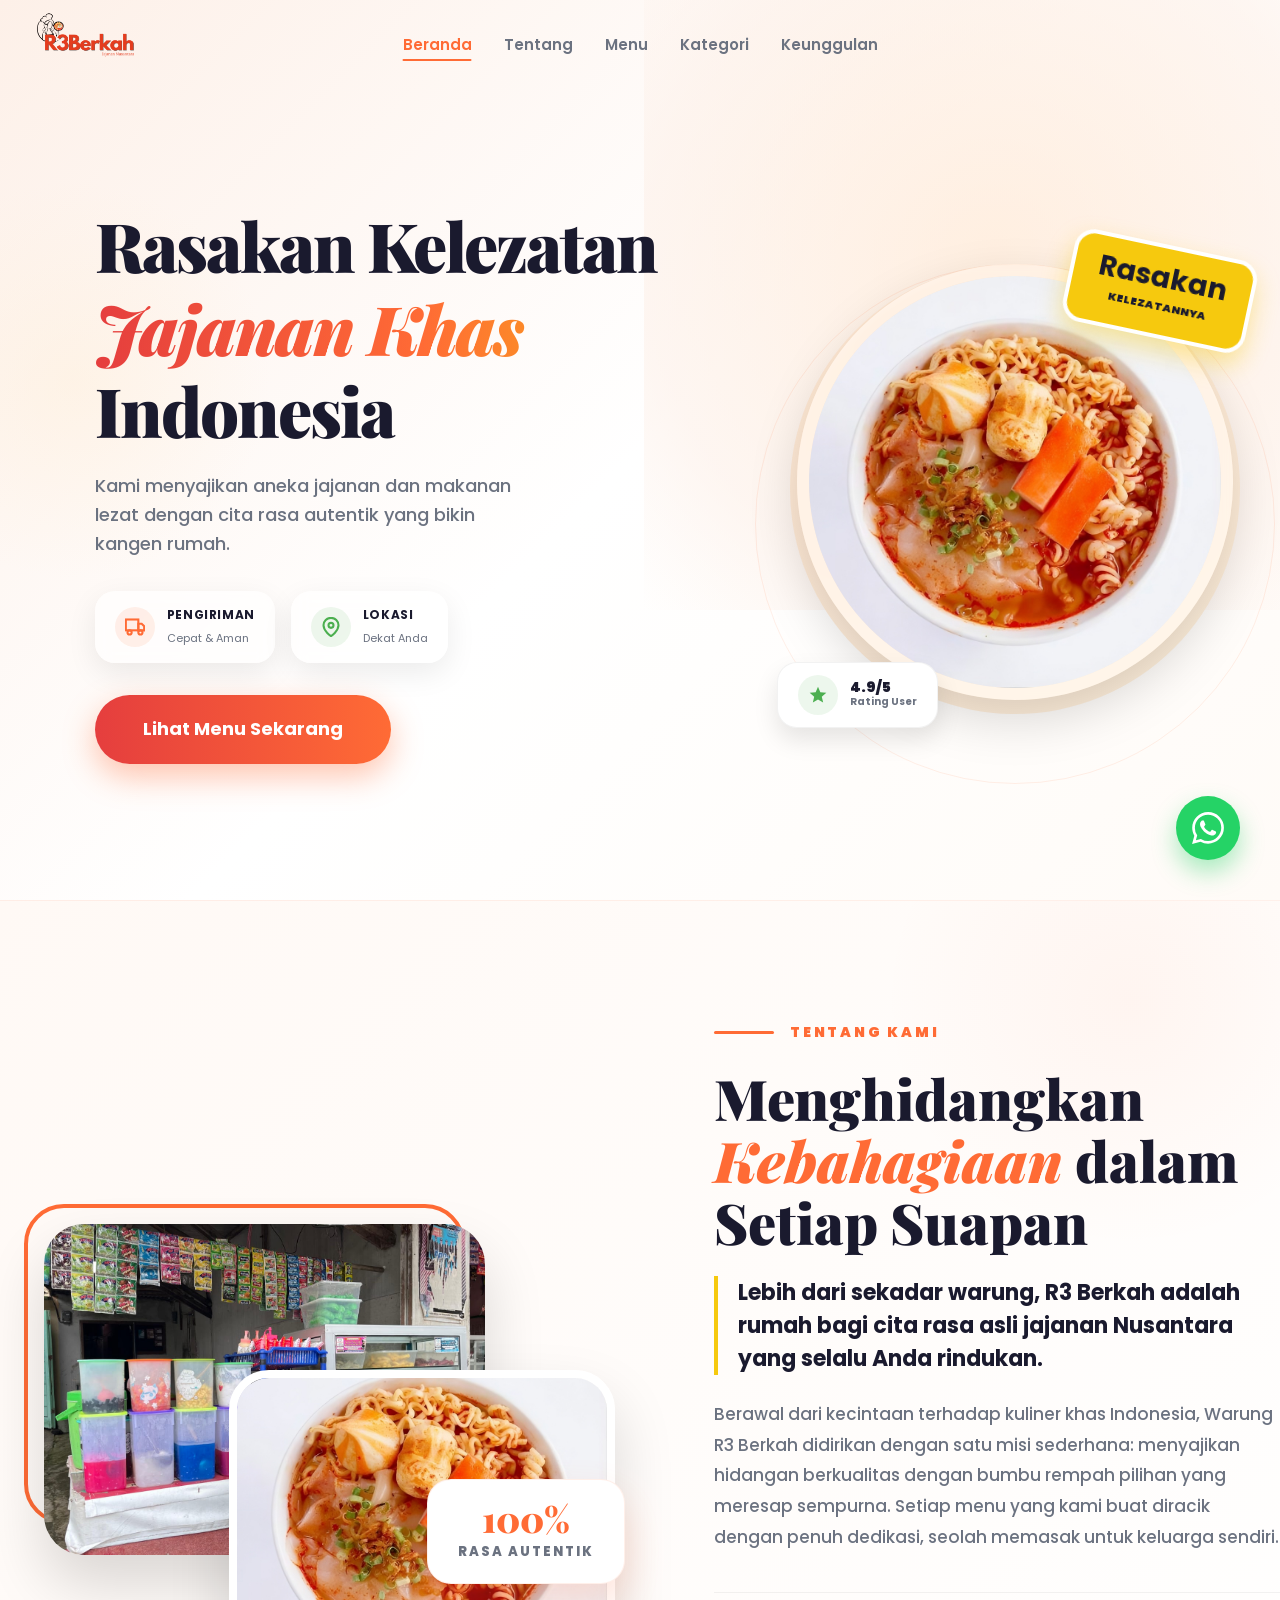
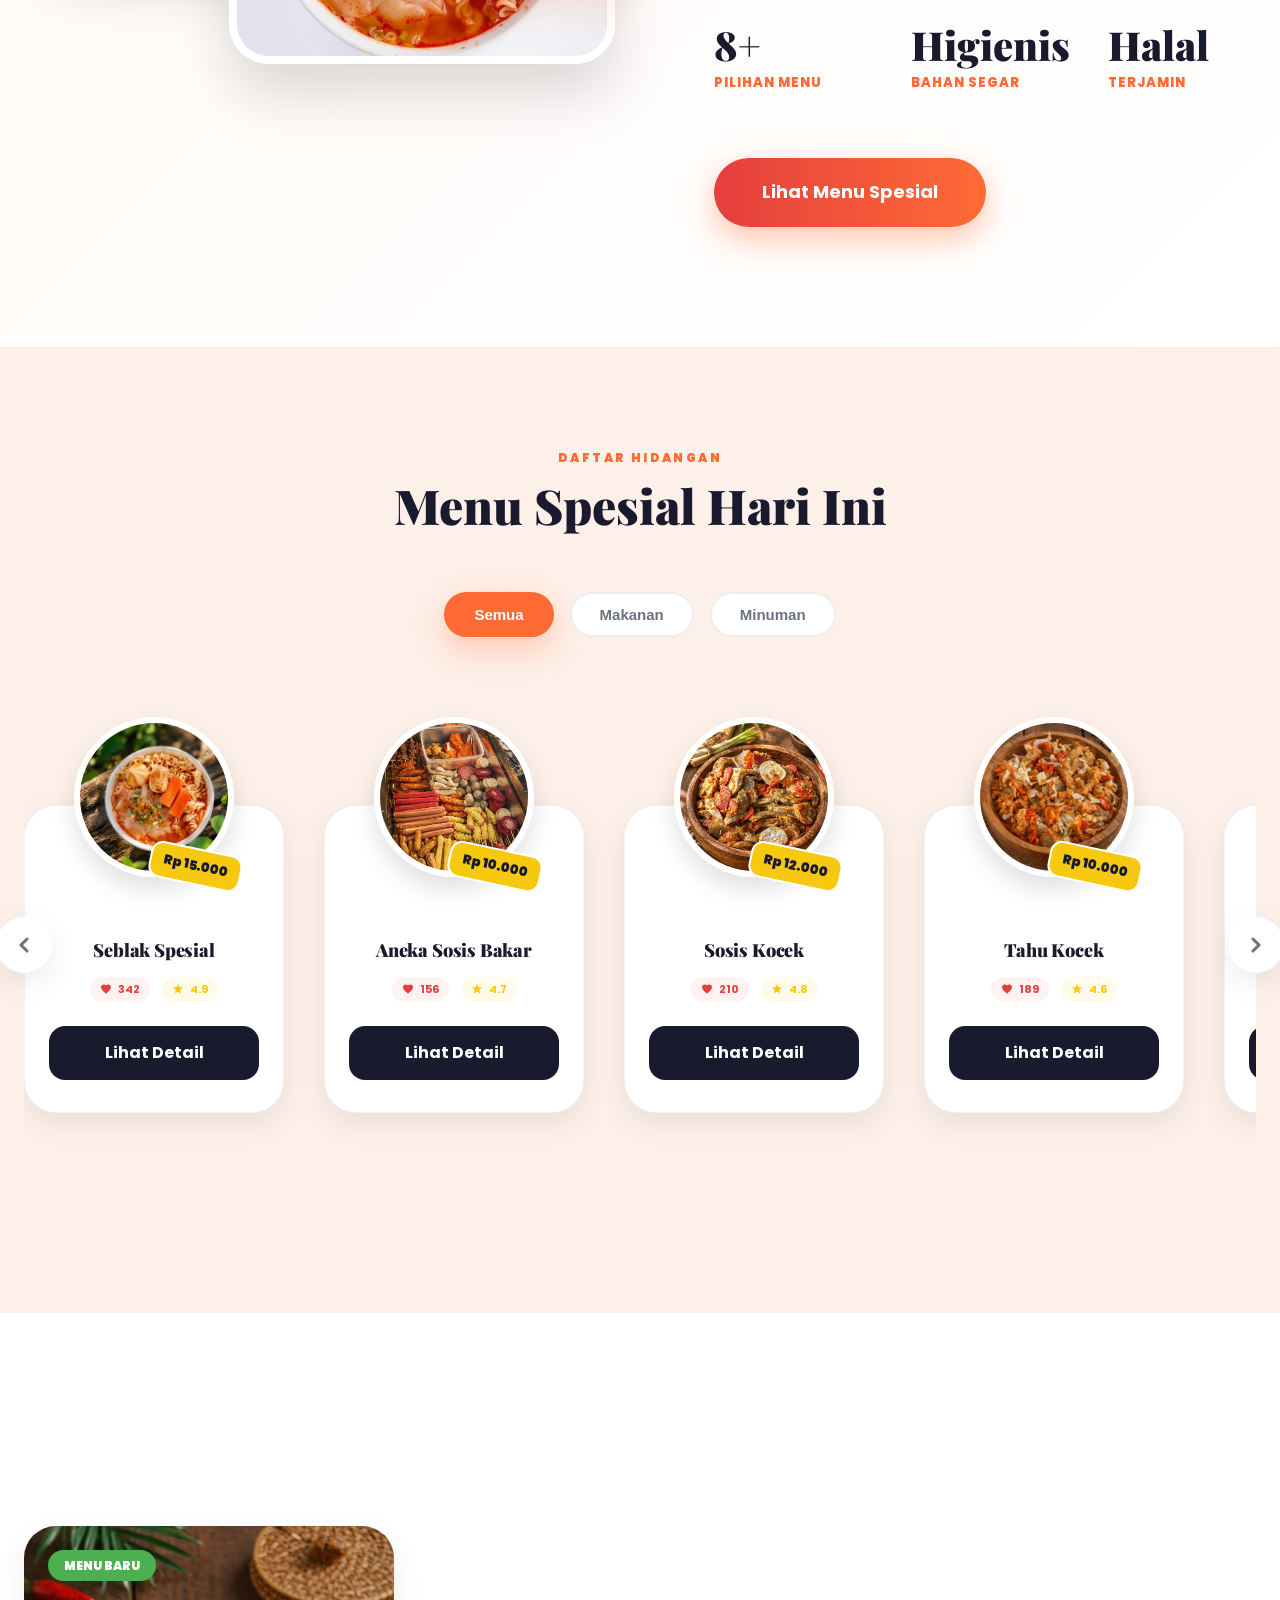
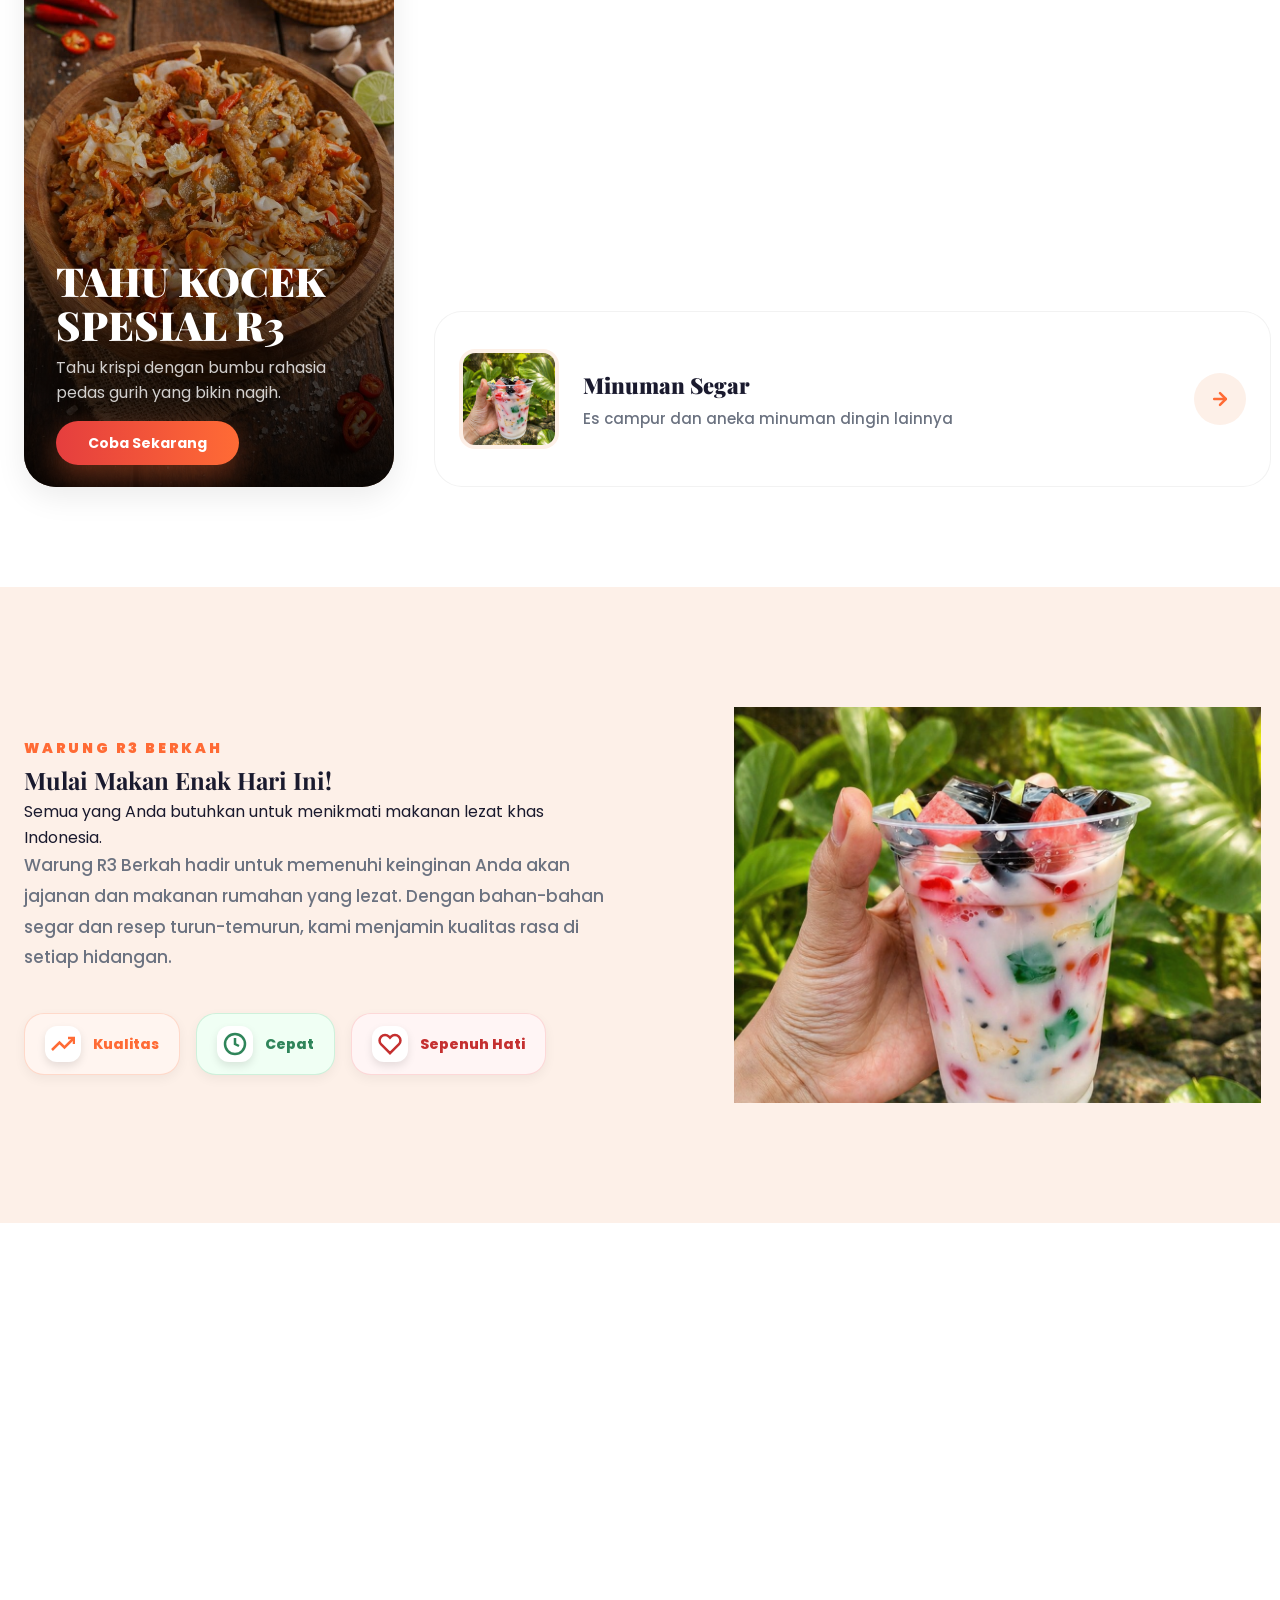
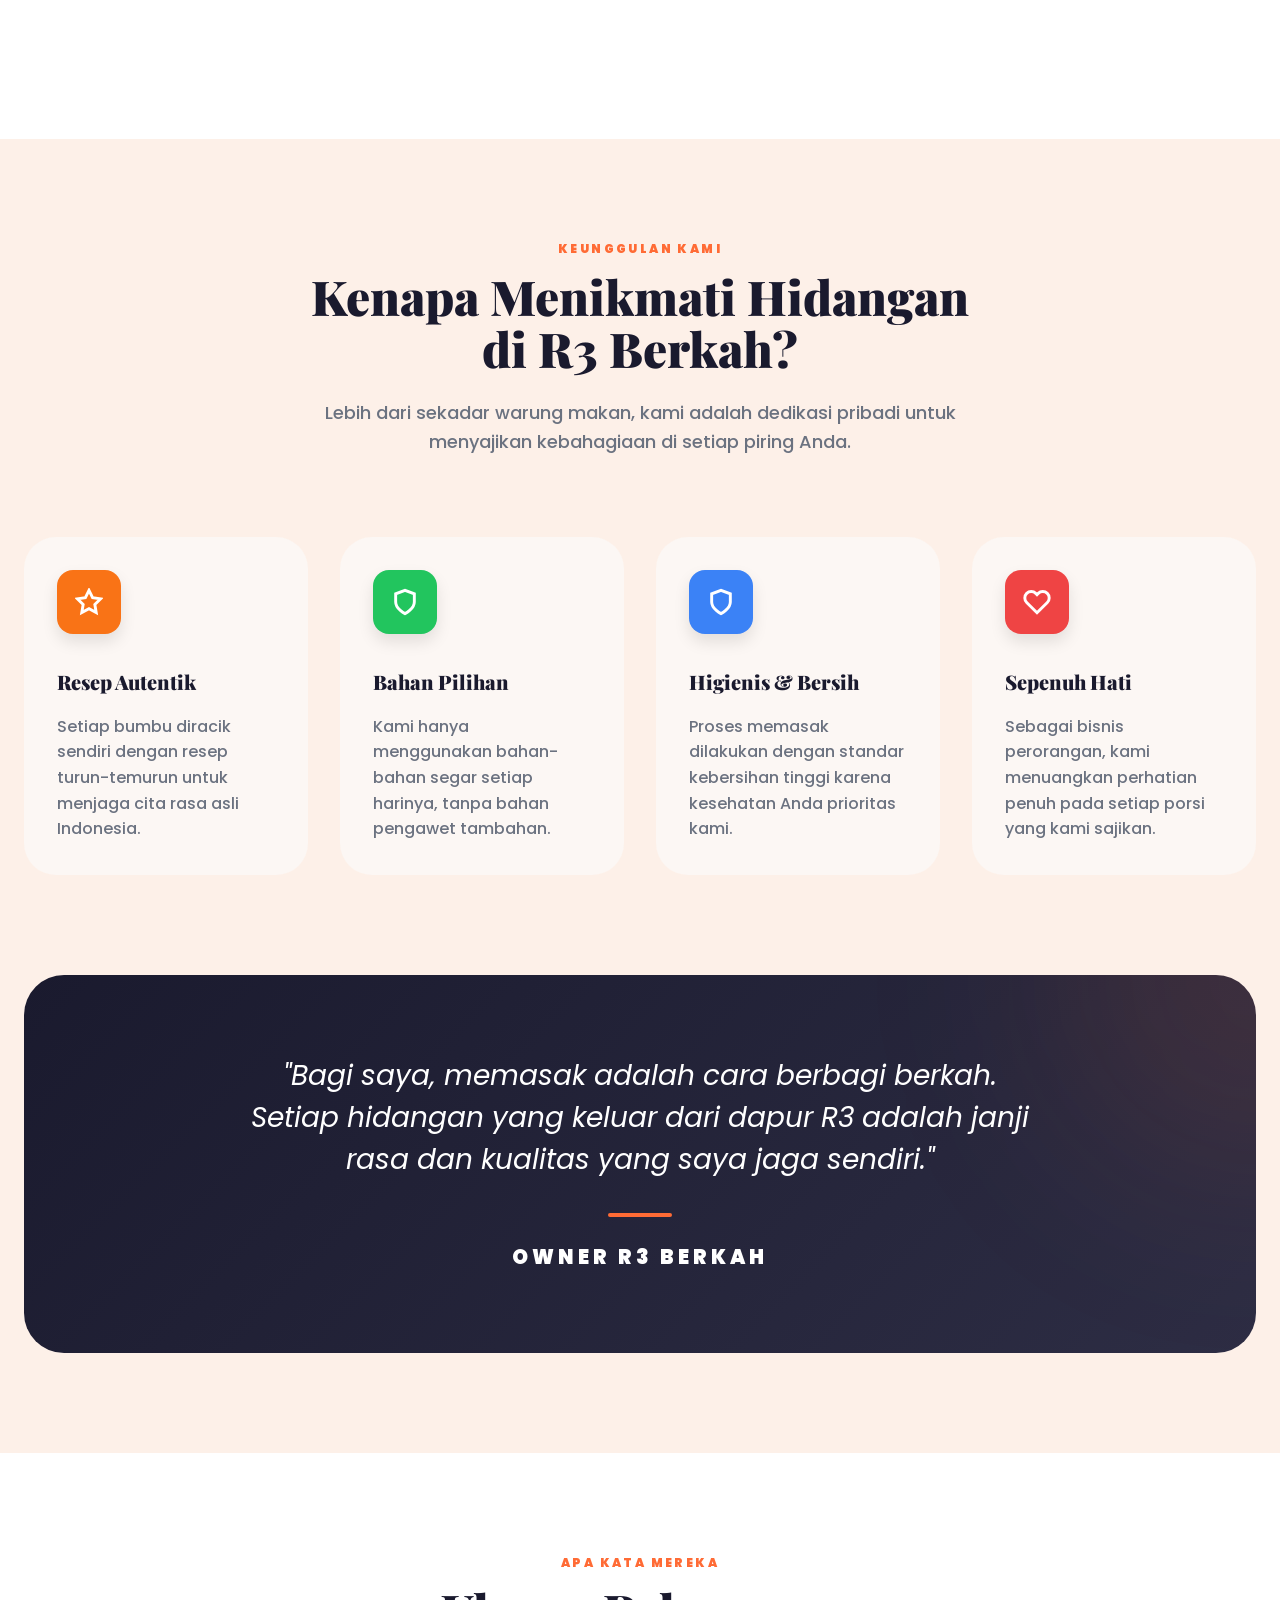
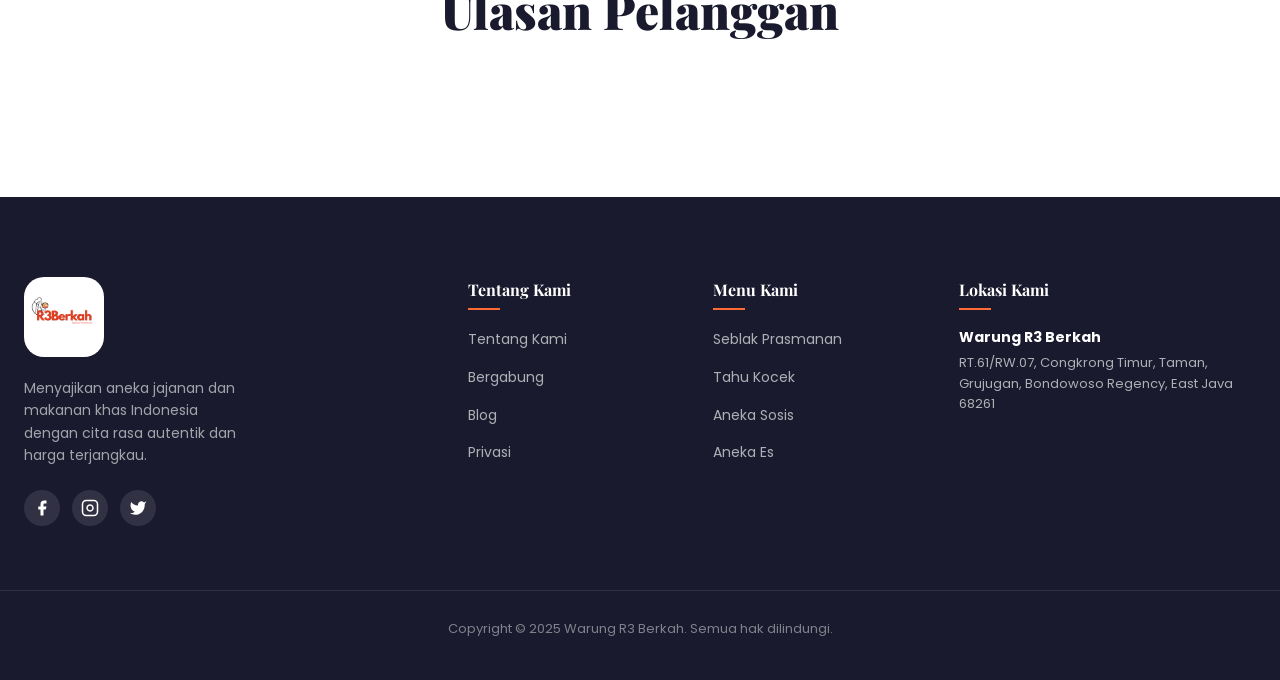
==== commit 27dff03c: "pambaruan lagi" ====
--- a/index.html
+++ b/index.html
@@ -6,6 +6,7 @@
   <meta name="viewport" content="width=device-width, initial-scale=1.0">
   <title>Warung R3 Berkah | Rasakan Kelezatan Jajanan Khas Indonesia</title>
   <link rel="stylesheet" href="style.css">
+  <link rel="stylesheet" href="https://unpkg.com/aos@next/dist/aos.css" />
 </head>
 
 <body>
@@ -42,9 +43,9 @@
       <nav id="nav-menu">
         <ul>
           <li><a href="#home" class="nav-link active">Beranda</a></li>
+          <li><a href="#about" class="nav-link">Tentang</a></li>
           <li><a href="#menu" class="nav-link">Menu</a></li>
           <li><a href="#categories" class="nav-link">Kategori</a></li>
-          <li><a href="#about" class="nav-link">Tentang</a></li>
           <li><a href="#why-us" class="nav-link">Keunggulan</a></li>
         </ul>
       </nav>
@@ -56,7 +57,7 @@
     <div class="blob-1"></div>
     <div class="blob-2"></div>
     <div class="container hero-grid">
-      <div class="hero-content">
+      <div class="hero-content" data-aos="flip-3d-up">
         <h1>
           <span class="font-black">Rasakan Kelezatan</span>
           <span class="text-gradient font-black">Jajanan Khas</span>
@@ -93,7 +94,7 @@
         </div>
       </div>
 
-      <div class="hero-image-side">
+      <div class="hero-image-side" data-aos="slide-3d-side" data-aos-delay="200">
         <div class="hero-shape"></div>
         <div class="hero-rings"></div>
         <div class="hero-img-wrap">
@@ -121,19 +122,31 @@
   <!-- About Us Section (Redesigned) -->
   <section id="about" class="section about-premium-section">
     <div class="container about-grid">
-      <div class="about-img-side reveal-left">
+      <div class="about-img-side" data-aos="zoom-3d-in">
         <div class="about-image-wrapper">
           <div class="about-decor-square"></div>
           <div class="about-img-container img-1" onclick="openLightbox('assets/warung-saya.jpeg')">
             <img src="assets/warung-saya.jpeg" alt="Warung R3 Berkah" class="about-img-main">
             <div class="img-overlay">
-              <svg width="32" height="32" viewBox="0 0 24 24" fill="none" stroke="white" stroke-width="2" stroke-linecap="round" stroke-linejoin="round"><circle cx="11" cy="11" r="8"></circle><line x1="21" y1="21" x2="16.65" y2="16.65"></line><line x1="11" y1="8" x2="11" y2="14"></line><line x1="8" y1="11" x2="14" y2="11"></line></svg>
+              <svg width="32" height="32" viewBox="0 0 24 24" fill="none" stroke="white" stroke-width="2"
+                stroke-linecap="round" stroke-linejoin="round">
+                <circle cx="11" cy="11" r="8"></circle>
+                <line x1="21" y1="21" x2="16.65" y2="16.65"></line>
+                <line x1="11" y1="8" x2="11" y2="14"></line>
+                <line x1="8" y1="11" x2="14" y2="11"></line>
+              </svg>
             </div>
           </div>
           <div class="about-img-container img-2" onclick="openLightbox('assets/foto-utama-seblak.jpeg')">
             <img src="assets/foto-utama-seblak.jpeg" alt="Seblak Spesial R3" class="about-img-main">
             <div class="img-overlay">
-              <svg width="32" height="32" viewBox="0 0 24 24" fill="none" stroke="white" stroke-width="2" stroke-linecap="round" stroke-linejoin="round"><circle cx="11" cy="11" r="8"></circle><line x1="21" y1="21" x2="16.65" y2="16.65"></line><line x1="11" y1="8" x2="11" y2="14"></line><line x1="8" y1="11" x2="14" y2="11"></line></svg>
+              <svg width="32" height="32" viewBox="0 0 24 24" fill="none" stroke="white" stroke-width="2"
+                stroke-linecap="round" stroke-linejoin="round">
+                <circle cx="11" cy="11" r="8"></circle>
+                <line x1="21" y1="21" x2="16.65" y2="16.65"></line>
+                <line x1="11" y1="8" x2="11" y2="14"></line>
+                <line x1="8" y1="11" x2="14" y2="11"></line>
+              </svg>
             </div>
           </div>
           <div class="about-badge-floating">
@@ -142,17 +155,20 @@
           </div>
         </div>
       </div>
-      <div class="about-content reveal-right">
+      <div class="about-content" data-aos="flip-3d-up" data-aos-delay="200">
         <div class="about-label-wrapper">
           <span class="about-line"></span>
           <span class="about-label">TENTANG KAMI</span>
         </div>
         <h2 class="about-title">Menghidangkan <span class="text-primary">Kebahagiaan</span> dalam Setiap Suapan</h2>
-        <p class="about-lead">Lebih dari sekadar warung, R3 Berkah adalah rumah bagi cita rasa asli jajanan Nusantara yang selalu Anda rindukan.</p>
+        <p class="about-lead">Lebih dari sekadar warung, R3 Berkah adalah rumah bagi cita rasa asli jajanan Nusantara
+          yang selalu Anda rindukan.</p>
         <p class="about-p">
-          Berawal dari kecintaan terhadap kuliner khas Indonesia, Warung R3 Berkah didirikan dengan satu misi sederhana: menyajikan hidangan berkualitas dengan bumbu rempah pilihan yang meresap sempurna. Setiap menu yang kami buat diracik dengan penuh dedikasi, seolah memasak untuk keluarga sendiri.
+          Berawal dari kecintaan terhadap kuliner khas Indonesia, Warung R3 Berkah didirikan dengan satu misi sederhana:
+          menyajikan hidangan berkualitas dengan bumbu rempah pilihan yang meresap sempurna. Setiap menu yang kami buat
+          diracik dengan penuh dedikasi, seolah memasak untuk keluarga sendiri.
         </p>
-        
+
         <div class="about-stats">
           <div class="stat-box">
             <h3 class="stat-number">8+</h3>
@@ -167,7 +183,7 @@
             <p class="stat-text">Terjamin</p>
           </div>
         </div>
-        
+
         <a href="#menu" class="btn-primary mt-4" style="display: inline-block;">Lihat Menu Spesial</a>
       </div>
     </div>
@@ -176,8 +192,14 @@
   <!-- Menu Section (Food Cards) -->
   <section id="menu" class="section">
     <div class="container">
-      <span class="section-label">Daftar Hidangan</span>
-      <h2 class="section-title">Menu Spesial Hari Ini</h2>
+      <span class="section-label" data-aos="fade-up">Daftar Hidangan</span>
+      <h2 class="section-title" data-aos="fade-up" data-aos-delay="100">Menu Spesial Hari Ini</h2>
+
+      <div class="menu-filters">
+        <button class="filter-btn active" data-category="all">Semua</button>
+        <button class="filter-btn" data-category="bakso">Makanan</button>
+        <button class="filter-btn" data-category="minuman">Minuman</button>
+      </div>
 
       <div class="carousel-container">
         <button class="carousel-btn prev" onclick="scrollCarousel('left')">
@@ -202,10 +224,10 @@
   <!-- Categories Section -->
   <section id="categories" class="section section-white">
     <div class="container">
-      <h2 class="section-title">Kategori Kami</h2>
+      <h2 class="section-title" data-aos="fade-up">Kategori Kami</h2>
       <div class="categories-grid">
-        <div class="cat-banner">
-          <img src="assets/tahu kocek.jpg" alt="Tahu Kocek">
+        <div class="cat-banner" data-aos="zoom-in">
+          <img src="assets/tahu-kocek.png" alt="Tahu Kocek">
           <div class="cat-banner-overlay"></div>
           <div class="badge-new">Menu Baru</div>
           <div class="cat-banner-content">
@@ -216,7 +238,7 @@
           </div>
         </div>
         <div class="cat-list">
-          <a href="#menu" class="cat-item">
+          <a href="#menu" class="cat-item" data-aos="fade-left" data-aos-delay="100">
             <div class="cat-icon-box"><img src="assets/foto-seblak.png" alt="Seblak"></div>
             <div class="cat-info">
               <h4>Seblak Spesial</h4>
@@ -229,7 +251,7 @@
                 <polyline points="12 5 19 12 12 19"></polyline>
               </svg></div>
           </a>
-          <a href="#menu" class="cat-item">
+          <a href="#menu" class="cat-item" data-aos="fade-left" data-aos-delay="200">
             <div class="cat-icon-box"><img src="assets/aneka-sosis.png" alt="Sosis">
             </div>
             <div class="cat-info">
@@ -243,7 +265,7 @@
                 <polyline points="12 5 19 12 12 19"></polyline>
               </svg></div>
           </a>
-          <a href="#menu" class="cat-item">
+          <a href="#menu" class="cat-item" data-aos="fade-left" data-aos-delay="300">
             <div class="cat-icon-box"><img src="assets/es-campur.png" alt="Minuman">
             </div>
             <div class="cat-info">
@@ -265,7 +287,7 @@
   <!-- About Us Section (GetStarted) -->
   <section id="about" class="section">
     <div class="container about-grid">
-      <div class="about-content">
+      <div class="about-content" data-aos="fade-right">
         <span class="about-label">WARUNG R3 BERKAH</span>
         <h2>Mulai Makan Enak Hari Ini!</h2>
         <p class="about-sub">Semua yang Anda butuhkan untuk menikmati makanan lezat khas Indonesia.</p>
@@ -304,7 +326,7 @@
           </div>
         </div>
       </div>
-      <div class="about-img-side">
+      <div class="about-img-side" data-aos="zoom-in" data-aos-delay="300">
         <div class="about-blob"></div>
         <img src="assets/es-campur.png" alt="About" class="about-img-main">
       </div>
@@ -315,7 +337,7 @@
   <!-- Top Foods Section -->
   <section class="section section-white">
     <div class="container">
-      <h2 class="section-title">Menu Terlaris</h2>
+      <h2 class="section-title" data-aos="fade-up">Menu Terlaris</h2>
       <div id="top-foods" class="top-foods-flex">
         <!-- Injected by JS -->
       </div>
@@ -325,7 +347,7 @@
   <!-- Why Us Section -->
   <section id="why-us" class="section">
     <div class="container">
-      <div class="text-center" style="max-width: 700px; margin: 0 auto 80px;">
+      <div class="text-center" style="max-width: 700px; margin: 0 auto 80px;" data-aos="flip-3d-up">
         <span class="section-label">KEUNGGULAN KAMI</span>
         <h2 class="section-title" style="margin-bottom: 24px;">Kenapa Menikmati Hidangan di R3 Berkah?</h2>
         <p style="color: var(--muted); font-size: 18px; font-weight: 500;">Lebih dari sekadar warung makan, kami adalah
@@ -333,7 +355,7 @@
       </div>
 
       <div class="features-grid">
-        <div class="feature-card">
+        <div class="feature-card" data-aos="fade-up" data-aos-delay="100">
           <div class="feature-icon bg-orange">
             <svg width="28" height="28" viewBox="0 0 24 24" fill="none" stroke="currentColor" stroke-width="2.5">
               <path d="M12 2l3.09 6.26L22 9.27l-5 4.87 1.18 6.88L12 17.77l-6.18 3.25L7 14.14 2 9.27l6.91-1.01L12 2z">
@@ -343,7 +365,7 @@
           <h3>Resep Autentik</h3>
           <p>Setiap bumbu diracik sendiri dengan resep turun-temurun untuk menjaga cita rasa asli Indonesia.</p>
         </div>
-        <div class="feature-card">
+        <div class="feature-card" data-aos="fade-up" data-aos-delay="200">
           <div class="feature-icon bg-green">
             <svg width="28" height="28" viewBox="0 0 24 24" fill="none" stroke="currentColor" stroke-width="2.5">
               <path d="M12 22s8-4 8-10V5l-8-3-8 3v7c0 6 8 10 8 10z"></path>
@@ -352,7 +374,7 @@
           <h3>Bahan Pilihan</h3>
           <p>Kami hanya menggunakan bahan-bahan segar setiap harinya, tanpa bahan pengawet tambahan.</p>
         </div>
-        <div class="feature-card">
+        <div class="feature-card" data-aos="fade-up" data-aos-delay="300">
           <div class="feature-icon bg-blue">
             <svg width="28" height="28" viewBox="0 0 24 24" fill="none" stroke="currentColor" stroke-width="2.5">
               <path d="M12 22s8-4 8-10V5l-8-3-8 3v7c0 6 8 10 8 10z"></path>
@@ -361,7 +383,7 @@
           <h3>Higienis & Bersih</h3>
           <p>Proses memasak dilakukan dengan standar kebersihan tinggi karena kesehatan Anda prioritas kami.</p>
         </div>
-        <div class="feature-card">
+        <div class="feature-card" data-aos="fade-up" data-aos-delay="400">
           <div class="feature-icon bg-red">
             <svg width="28" height="28" viewBox="0 0 24 24" fill="none" stroke="currentColor" stroke-width="2.5">
               <path
@@ -374,12 +396,23 @@
         </div>
       </div>
 
-      <div class="quote-box">
+      <div class="quote-box" data-aos="zoom-in-up">
         <div class="quote-glow"></div>
         <p class="quote-text">"Bagi saya, memasak adalah cara berbagi berkah. Setiap hidangan yang keluar dari dapur R3
           adalah janji rasa dan kualitas yang saya jaga sendiri."</p>
         <div class="quote-divider"></div>
         <div class="quote-author">Owner R3 Berkah</div>
+      </div>
+    </div>
+  </section>
+
+  <!-- Testimonials Section -->
+  <section class="section section-white">
+    <div class="container">
+      <span class="section-label">APA KATA MEREKA</span>
+      <h2 class="section-title">Ulasan Pelanggan</h2>
+      <div id="testimonials-grid" class="testimonials-grid">
+        <!-- Injected by JS -->
       </div>
     </div>
   </section>
@@ -460,6 +493,7 @@
   </div>
 
   <script src="data.js"></script>
+  <script src="https://unpkg.com/aos@next/dist/aos.js"></script>
   <script src="script.js"></script>
 </body>
 
--- a/style.css
+++ b/style.css
@@ -23,7 +23,8 @@
   box-sizing: border-box;
 }
 
-html, body {
+html,
+body {
   overflow-x: hidden;
   width: 100%;
   position: relative;
@@ -247,28 +248,59 @@
 }
 
 @keyframes epic-pulse {
-  0%, 100% { transform: scale(0.8); opacity: 0.4; }
-  50% { transform: scale(1.3); opacity: 0.8; }
+
+  0%,
+  100% {
+    transform: scale(0.8);
+    opacity: 0.4;
+  }
+
+  50% {
+    transform: scale(1.3);
+    opacity: 0.8;
+  }
 }
 
 @keyframes spin-3d {
-  0% { transform: rotateX(60deg) rotateY(-20deg) rotateZ(0deg); }
-  100% { transform: rotateX(60deg) rotateY(-20deg) rotateZ(360deg); }
+  0% {
+    transform: rotateX(60deg) rotateY(-20deg) rotateZ(0deg);
+  }
+
+  100% {
+    transform: rotateX(60deg) rotateY(-20deg) rotateZ(360deg);
+  }
 }
 
 @keyframes spin-3d-reverse {
-  0% { transform: rotateX(40deg) rotateY(40deg) rotateZ(360deg); }
-  100% { transform: rotateX(40deg) rotateY(40deg) rotateZ(0deg); }
+  0% {
+    transform: rotateX(40deg) rotateY(40deg) rotateZ(360deg);
+  }
+
+  100% {
+    transform: rotateX(40deg) rotateY(40deg) rotateZ(0deg);
+  }
 }
 
 @keyframes epic-float {
-  0%, 100% { transform: translateY(0) scale(1); }
-  50% { transform: translateY(-15px) scale(1.08); }
+
+  0%,
+  100% {
+    transform: translateY(0) scale(1);
+  }
+
+  50% {
+    transform: translateY(-15px) scale(1.08);
+  }
 }
 
 @keyframes epic-glow-image {
-  0% { filter: drop-shadow(0 0 10px rgba(255, 107, 53, 0.2)); }
-  100% { filter: drop-shadow(0 0 35px rgba(255, 107, 53, 0.9)); }
+  0% {
+    filter: drop-shadow(0 0 10px rgba(255, 107, 53, 0.2));
+  }
+
+  100% {
+    filter: drop-shadow(0 0 35px rgba(255, 107, 53, 0.9));
+  }
 }
 
 .loader-text {
@@ -1402,7 +1434,7 @@
   gap: 24px;
   margin-bottom: 48px;
   padding-top: 32px;
-  border-top: 1px solid rgba(0,0,0,0.05);
+  border-top: 1px solid rgba(0, 0, 0, 0.05);
 }
 
 .stat-box {
@@ -1448,17 +1480,31 @@
   font-weight: 800;
   font-size: 14px;
   transition: all 0.3s ease;
-  box-shadow: 0 4px 12px rgba(0,0,0,0.05);
+  box-shadow: 0 4px 12px rgba(0, 0, 0, 0.05);
 }
 
 .about-feat-item:hover {
   transform: translateY(-4px);
-  box-shadow: 0 8px 24px rgba(0,0,0,0.1);
-}
-
-.about-feat-item:nth-child(1) { background: #FFF5F0; color: #FF6B35; border: 1px solid rgba(255, 107, 53, 0.2); }
-.about-feat-item:nth-child(2) { background: #F0FFF4; color: #2F855A; border: 1px solid rgba(72, 187, 120, 0.2); }
-.about-feat-item:nth-child(3) { background: #FFF5F5; color: #C53030; border: 1px solid rgba(245, 101, 101, 0.2); }
+  box-shadow: 0 8px 24px rgba(0, 0, 0, 0.1);
+}
+
+.about-feat-item:nth-child(1) {
+  background: #FFF5F0;
+  color: #FF6B35;
+  border: 1px solid rgba(255, 107, 53, 0.2);
+}
+
+.about-feat-item:nth-child(2) {
+  background: #F0FFF4;
+  color: #2F855A;
+  border: 1px solid rgba(72, 187, 120, 0.2);
+}
+
+.about-feat-item:nth-child(3) {
+  background: #FFF5F5;
+  color: #C53030;
+  border: 1px solid rgba(245, 101, 101, 0.2);
+}
 
 .feat-icon-circle {
   width: 36px;
@@ -1468,7 +1514,7 @@
   align-items: center;
   justify-content: center;
   background: white;
-  box-shadow: 0 4px 8px rgba(0,0,0,0.1);
+  box-shadow: 0 4px 8px rgba(0, 0, 0, 0.1);
 }
 
 /* Top Foods Section */
@@ -1965,12 +2011,14 @@
     position: fixed;
     top: 0;
     right: -100%;
-    left: auto; /* Reset desktop left: 50% */
-    transform: none; /* Reset desktop transform: translateX(-50%) */
+    left: auto;
+    /* Reset desktop left: 50% */
+    transform: none;
+    /* Reset desktop transform: translateX(-50%) */
     width: 300px;
     height: 100vh;
     background: white;
-    box-shadow: -10px 0 40px rgba(0,0,0,0.1);
+    box-shadow: -10px 0 40px rgba(0, 0, 0, 0.1);
     transition: right 0.4s cubic-bezier(0.4, 0, 0.2, 1);
     z-index: 1005;
     display: flex;
@@ -2164,8 +2212,13 @@
     justify-content: center;
   }
 
-  .pill-text b { font-size: 13px; }
-  .pill-text span { font-size: 11px; }
+  .pill-text b {
+    font-size: 13px;
+  }
+
+  .pill-text span {
+    font-size: 11px;
+  }
 
   .hero-shape {
     width: 320px;
@@ -2474,8 +2527,13 @@
     padding: 12px 8px;
   }
 
-  .pill-text b { font-size: 12px; }
-  .pill-text span { font-size: 10px; }
+  .pill-text b {
+    font-size: 12px;
+  }
+
+  .pill-text span {
+    font-size: 10px;
+  }
 
   .hero-img-main {
     max-width: 280px;
@@ -2783,9 +2841,17 @@
     height: 140px;
   }
 
-  .ring-1 { inset: -15px; }
-  .ring-2 { inset: 10px; }
-  .ring-3 { inset: 25px; }
+  .ring-1 {
+    inset: -15px;
+  }
+
+  .ring-2 {
+    inset: 10px;
+  }
+
+  .ring-3 {
+    inset: 25px;
+  }
 
   /* Lightbox */
   .lightbox-content {
@@ -2803,4 +2869,192 @@
     height: 36px;
     font-size: 20px;
   }
+}
+
+/* ============================================================
+   NEW PREMIUM FEATURES
+   ============================================================ */
+
+/* Menu Filters */
+.menu-filters {
+  display: flex;
+  justify-content: center;
+  gap: 16px;
+  margin-bottom: 40px;
+  flex-wrap: wrap;
+}
+
+.filter-btn {
+  padding: 12px 28px;
+  border-radius: 50px;
+  border: 2px solid #EEE;
+  background: white;
+  color: var(--muted);
+  font-weight: 700;
+  cursor: pointer;
+  transition: all 0.3s cubic-bezier(0.4, 0, 0.2, 1);
+  font-size: 15px;
+}
+
+.filter-btn:hover {
+  border-color: var(--primary);
+  color: var(--primary);
+  transform: translateY(-2px);
+}
+
+.filter-btn.active {
+  background: var(--primary);
+  border-color: var(--primary);
+  color: white;
+  box-shadow: var(--shadow-orange);
+}
+
+/* Testimonials */
+.testimonials-grid {
+  display: grid;
+  grid-template-columns: repeat(auto-fit, minmax(300px, 1fr));
+  gap: 32px;
+  margin-top: 40px;
+}
+
+.testimonial-card {
+  background: white;
+  padding: 40px;
+  border-radius: 32px;
+  box-shadow: var(--shadow-medium);
+  transition: all 0.4s ease;
+  position: relative;
+  border: 1px solid rgba(0, 0, 0, 0.03);
+}
+
+.testimonial-card:hover {
+  transform: translateY(-10px);
+  box-shadow: var(--shadow-strong);
+}
+
+.testi-header {
+  display: flex;
+  align-items: center;
+  gap: 16px;
+  margin-bottom: 24px;
+}
+
+.testi-avatar {
+  width: 60px;
+  height: 60px;
+  border-radius: 50%;
+  object-fit: cover;
+  border: 3px solid var(--background);
+}
+
+.testi-name {
+  font-weight: 800;
+  font-size: 18px;
+  margin-bottom: 2px;
+}
+
+.testi-role {
+  font-size: 13px;
+  color: var(--muted);
+  font-weight: 600;
+}
+
+.testi-rating {
+  color: var(--yellow);
+  display: flex;
+  gap: 4px;
+  margin-bottom: 16px;
+}
+
+.testi-comment {
+  font-size: 16px;
+  color: var(--foreground);
+  line-height: 1.7;
+  font-style: italic;
+}
+
+/* Skeleton Loading */
+.skeleton {
+  background: #f0f0f0;
+  background: linear-gradient(90deg, #f0f0f0 25%, #f8f8f8 50%, #f0f0f0 75%);
+  background-size: 200% 100%;
+  animation: skeleton-loading 1.5s infinite;
+}
+
+@keyframes skeleton-loading {
+  0% {
+    background-position: 200% 0;
+  }
+
+  100% {
+    background-position: -200% 0;
+  }
+}
+
+.skeleton-card {
+  width: 280px;
+  height: 400px;
+  border-radius: 32px;
+  flex-shrink: 0;
+}
+
+/* Responsive Fixes for New Features */
+@media (max-width: 768px) {
+  .menu-filters {
+    gap: 10px;
+  }
+
+  .filter-btn {
+    padding: 10px 20px;
+    font-size: 14px;
+  }
+
+  /* ============================================================
+   POWER FULL 3D AOS CUSTOM ANIMATIONS (IN & OUT)
+   ============================================================ */
+
+  /* 1. 3D Flip Up Entrance & Down Exit */
+  [data-aos="flip-3d-up"] {
+    opacity: 0;
+    transform: perspective(1000px) rotateX(-45deg) translateY(50px) scale(0.9);
+    transition-property: transform, opacity;
+    will-change: transform, opacity;
+  }
+
+  [data-aos="flip-3d-up"].aos-animate {
+    opacity: 1;
+    transform: perspective(1000px) rotateX(0) translateY(0) scale(1);
+  }
+
+  /* 2. 3D Zoom In Entrance & Blur Exit */
+  [data-aos="zoom-3d-in"] {
+    opacity: 0;
+    filter: blur(10px);
+    transform: perspective(1000px) translateZ(-200px) scale(0.8);
+    transition-property: transform, opacity, filter;
+    will-change: transform, opacity, filter;
+  }
+
+  [data-aos="zoom-3d-in"].aos-animate {
+    opacity: 1;
+    filter: blur(0);
+    transform: perspective(1000px) translateZ(0) scale(1);
+  }
+
+  /* 3. 3D Slide Side (Entrance Right -> Exit Left) */
+  [data-aos="slide-3d-side"] {
+    opacity: 0;
+    transform: perspective(1000px) rotateY(-20deg) translateX(100px);
+    transition-property: transform, opacity;
+  }
+
+  [data-aos="slide-3d-side"].aos-animate {
+    opacity: 1;
+    transform: perspective(1000px) rotateY(0) translateX(0);
+  }
+
+  /* General refinement for AOS */
+  .aos-animate {
+    transition-timing-function: cubic-bezier(0.2, 0.8, 0.2, 1) !important;
+  }
 }
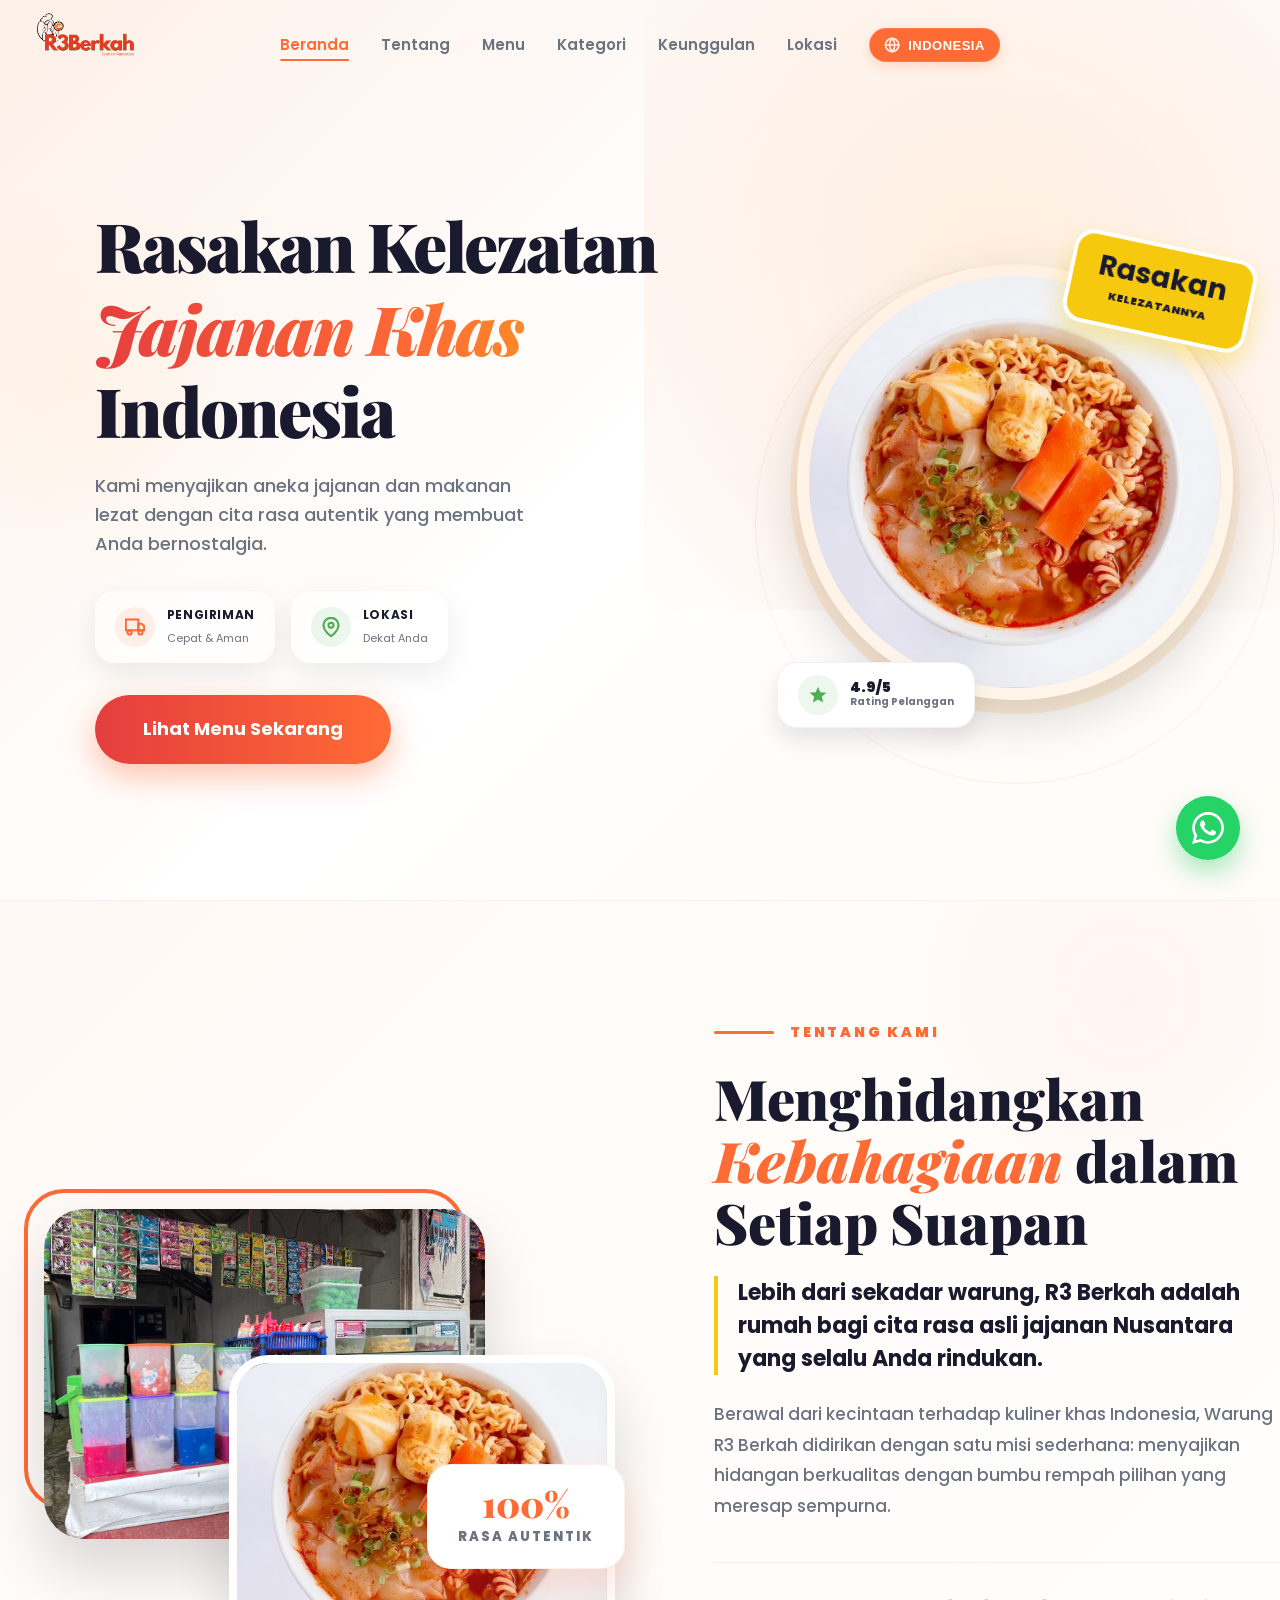
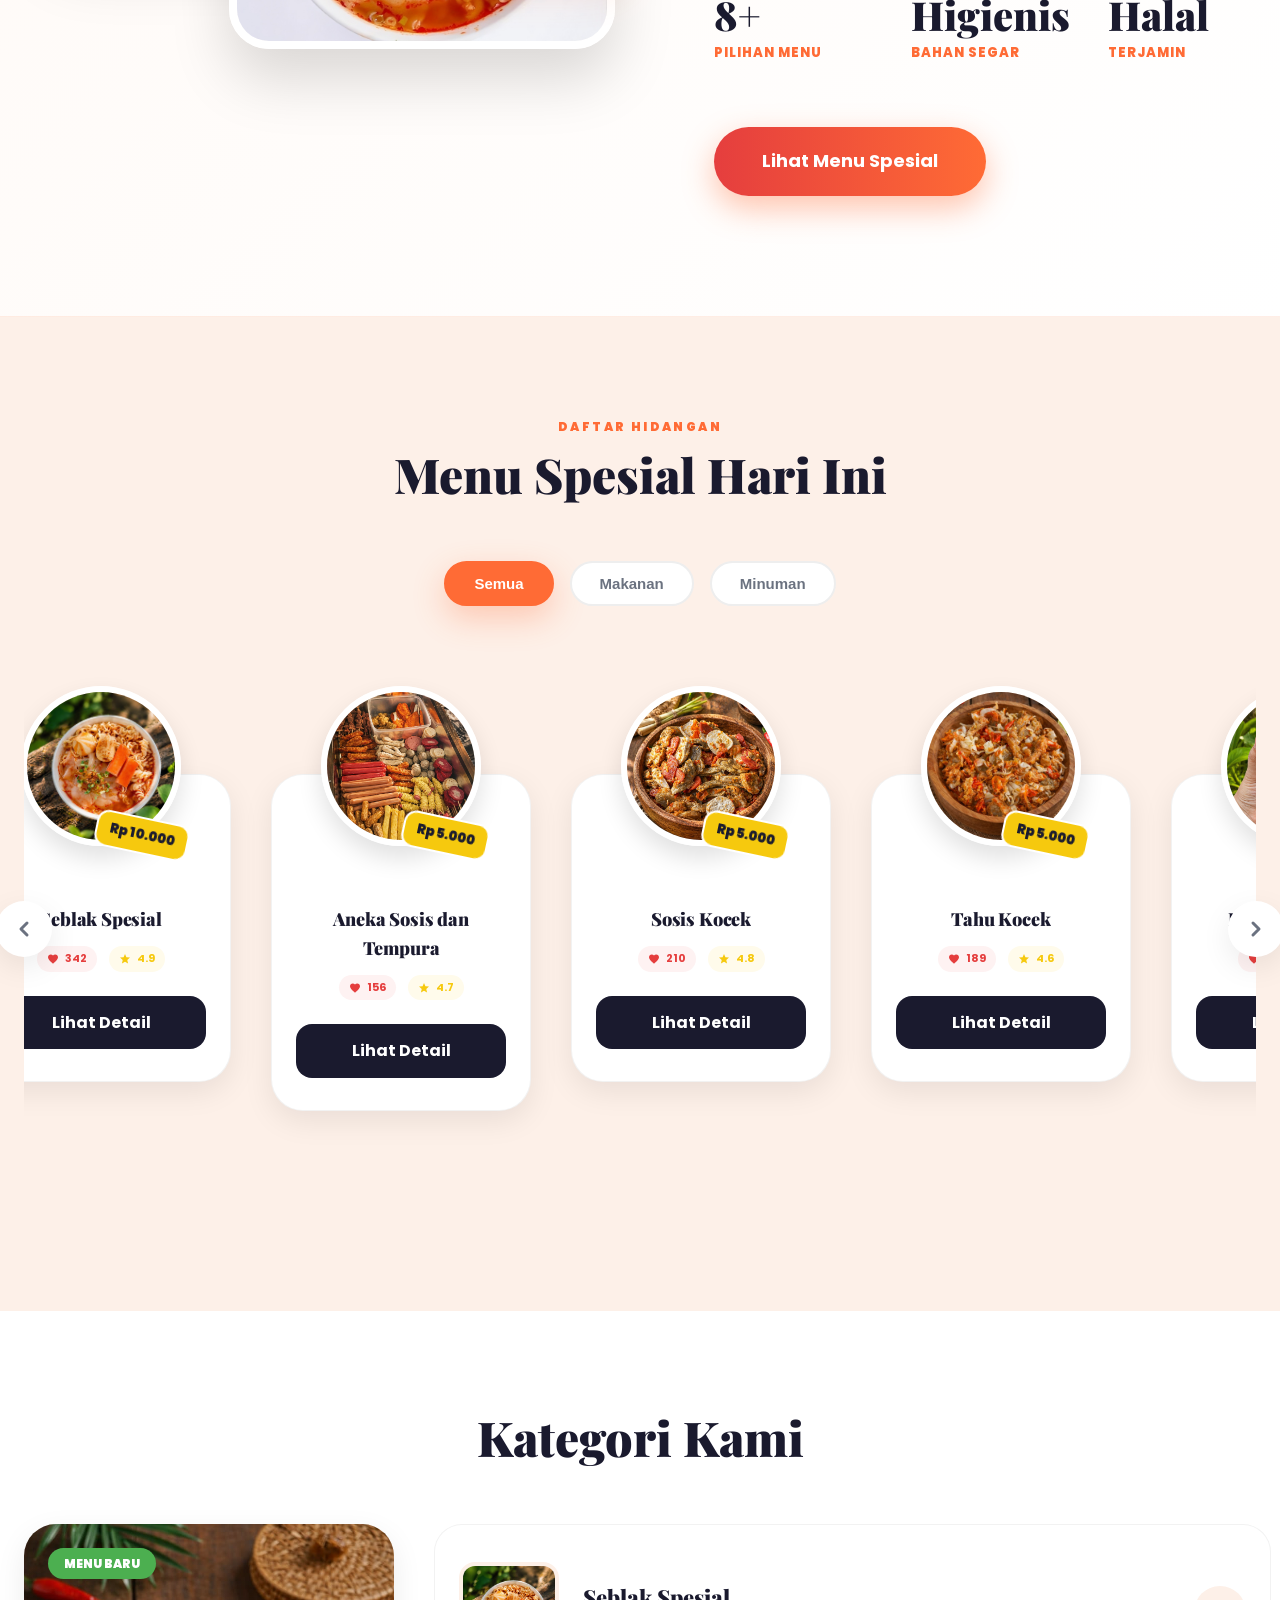
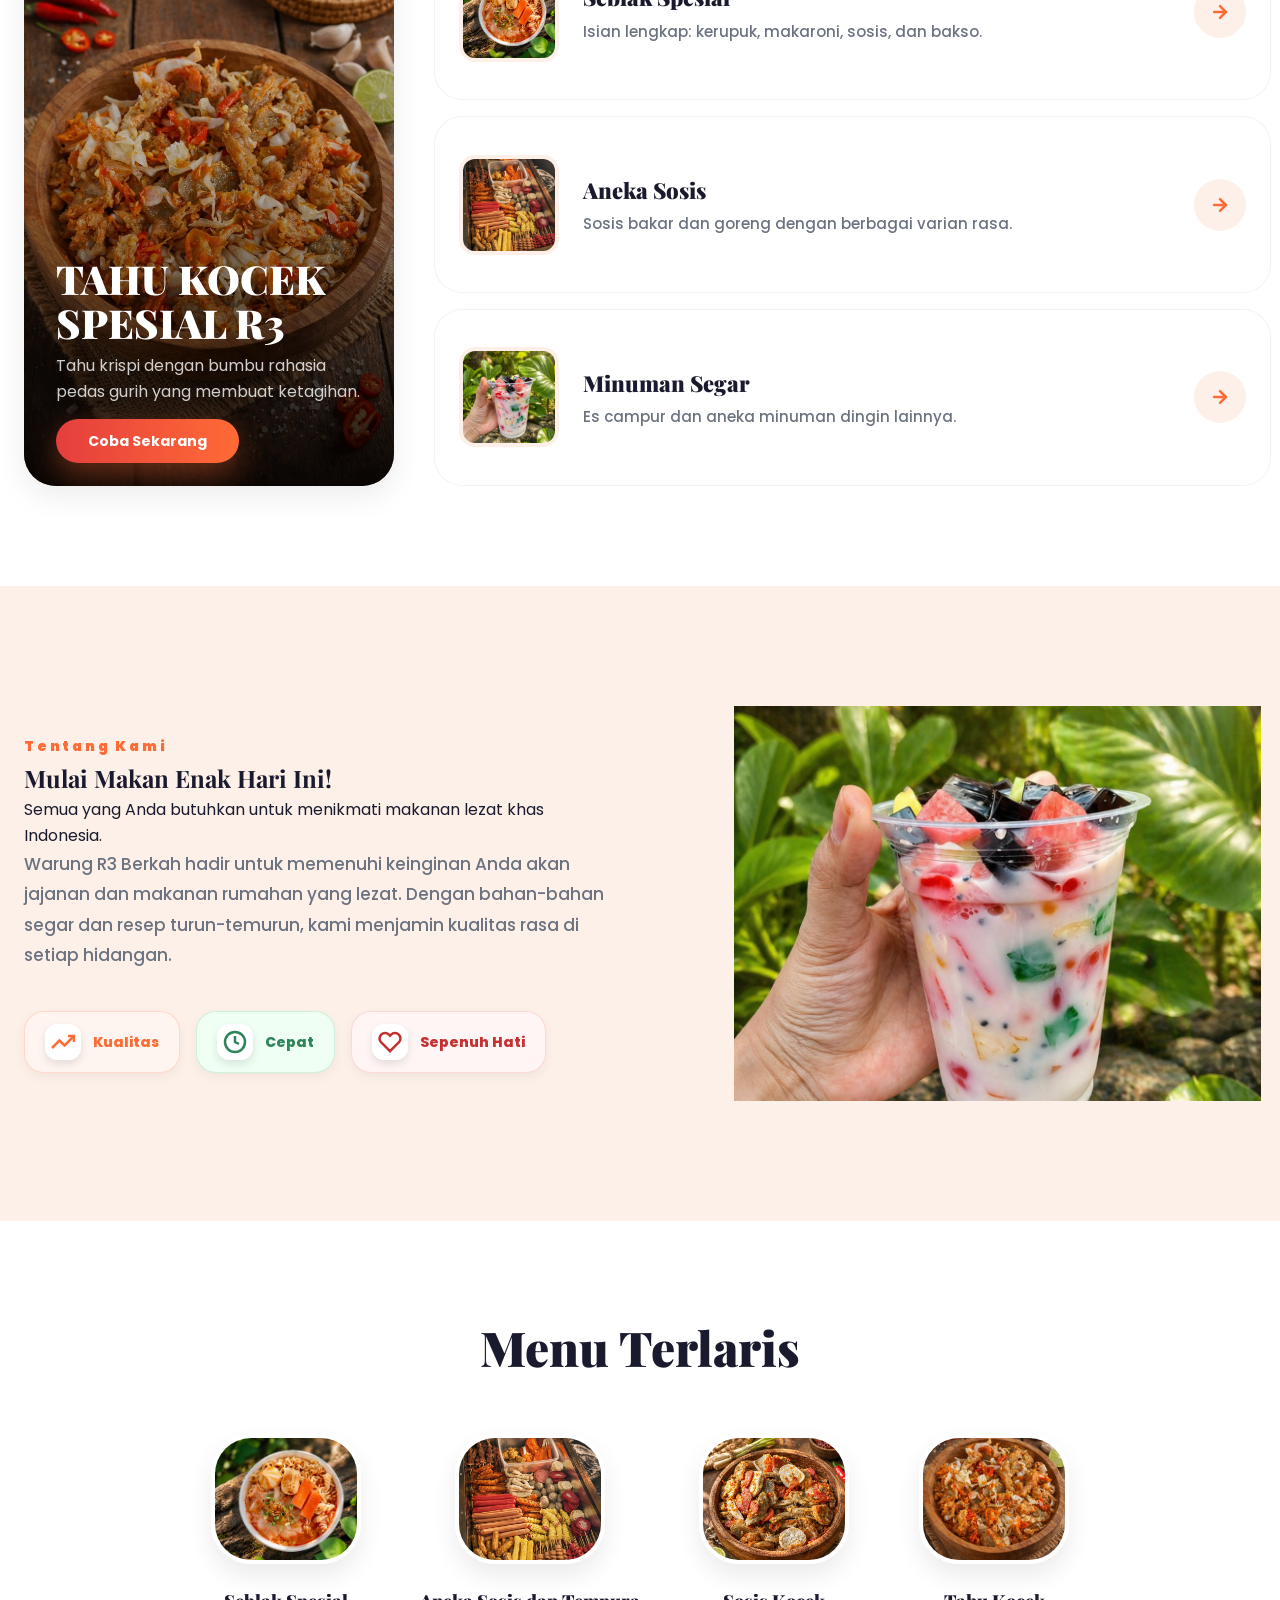
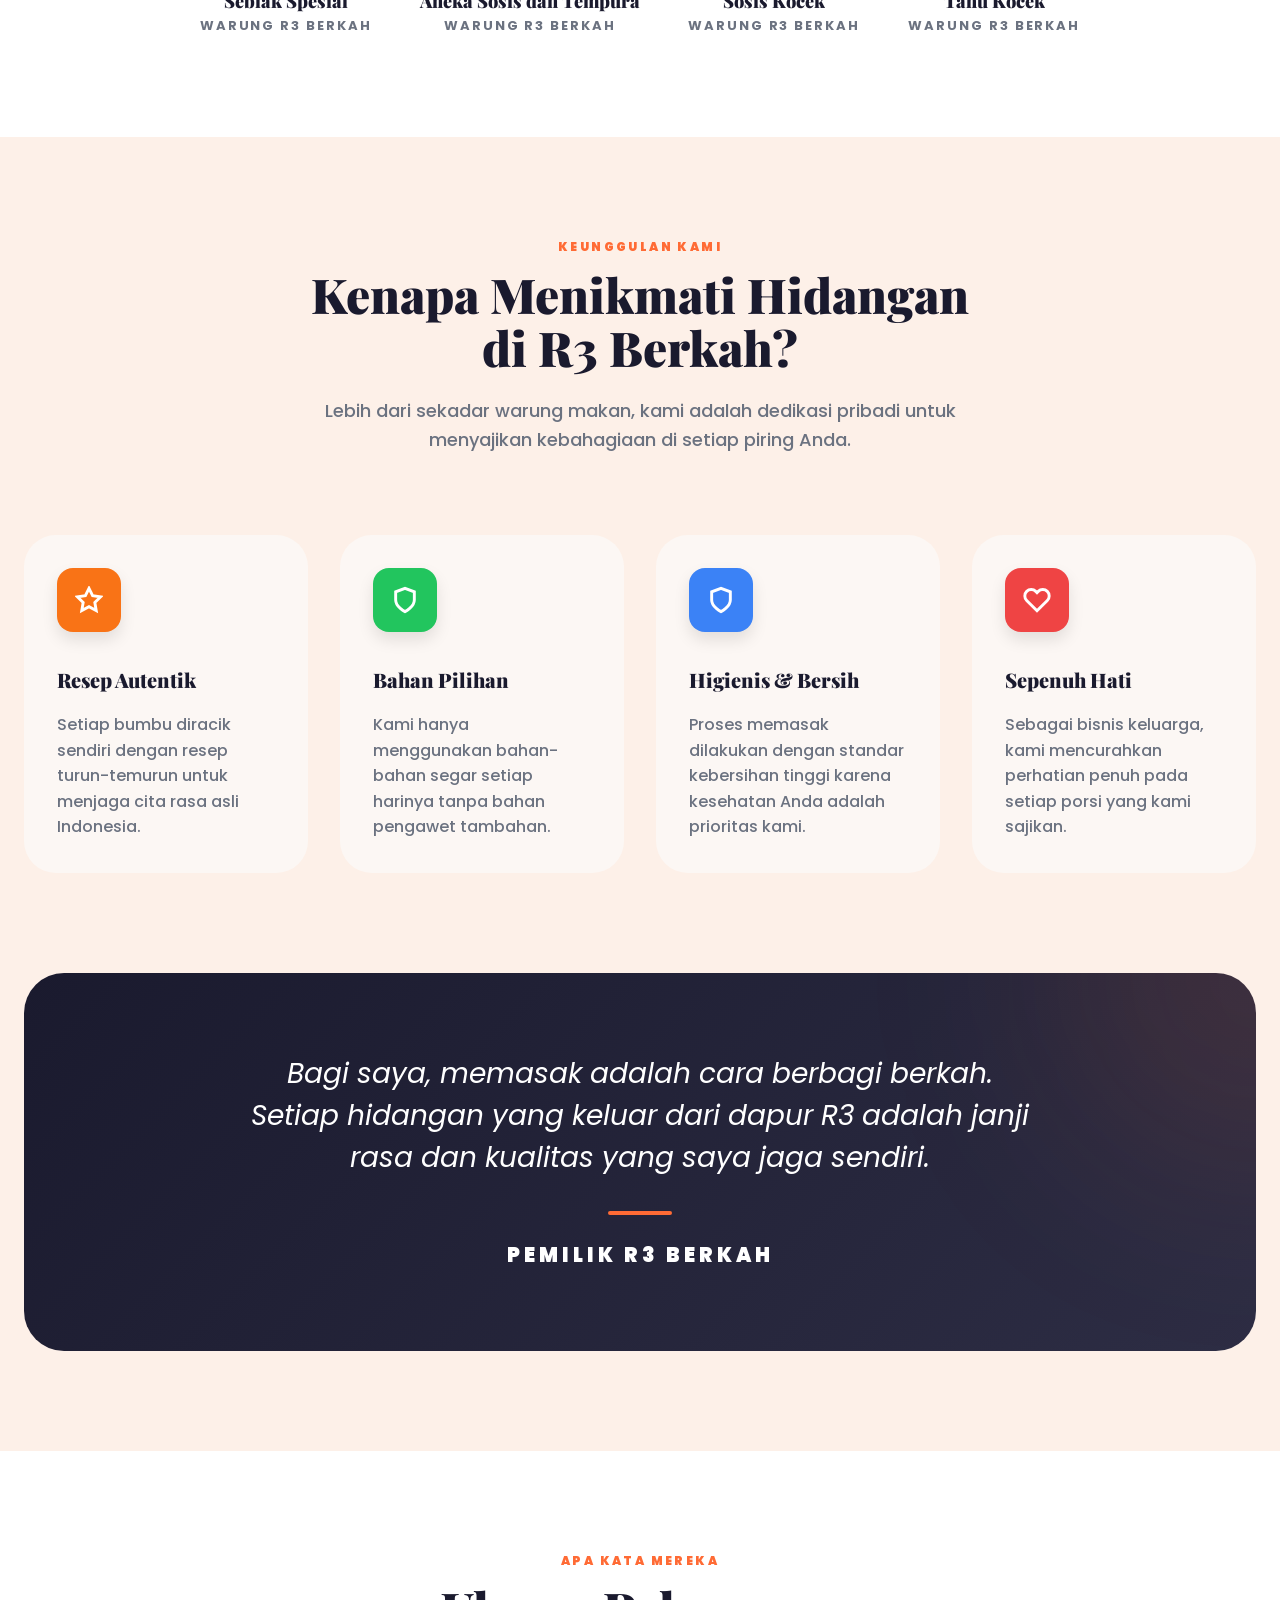
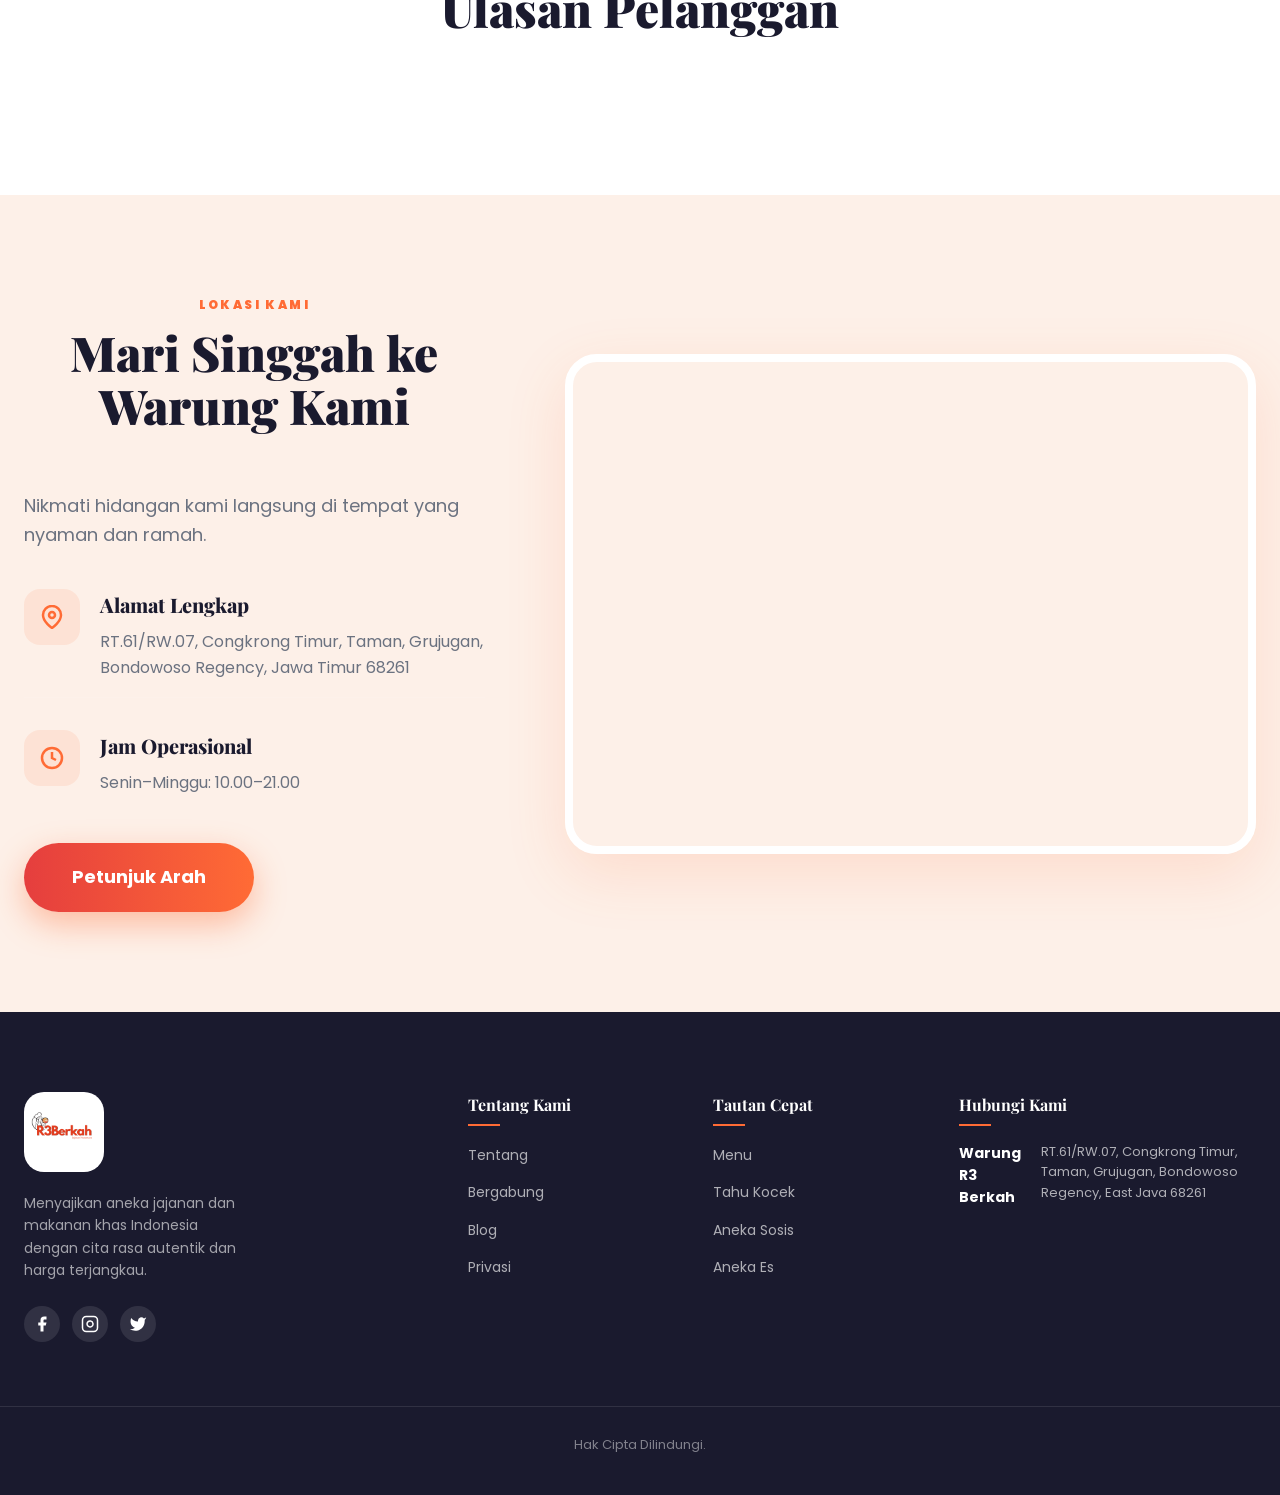
==== commit f9b3b631: "pembaruan" ====
--- a/index.html
+++ b/index.html
@@ -5,6 +5,7 @@
   <meta charset="UTF-8">
   <meta name="viewport" content="width=device-width, initial-scale=1.0">
   <title>Warung R3 Berkah | Rasakan Kelezatan Jajanan Khas Indonesia</title>
+  <link rel="icon" type="image/png" href="assets/logo_animation.png">
   <link rel="stylesheet" href="style.css">
   <link rel="stylesheet" href="https://unpkg.com/aos@next/dist/aos.css" />
 </head>
@@ -42,11 +43,21 @@
       </button>
       <nav id="nav-menu">
         <ul>
-          <li><a href="#home" class="nav-link active">Beranda</a></li>
-          <li><a href="#about" class="nav-link">Tentang</a></li>
-          <li><a href="#menu" class="nav-link">Menu</a></li>
-          <li><a href="#categories" class="nav-link">Kategori</a></li>
-          <li><a href="#why-us" class="nav-link">Keunggulan</a></li>
+          <li><a href="#home" class="nav-link active" data-i18n="nav-home">Beranda</a></li>
+          <li><a href="#about" class="nav-link" data-i18n="nav-about">Tentang</a></li>
+          <li><a href="#menu" class="nav-link" data-i18n="nav-menu">Menu</a></li>
+          <li><a href="#categories" class="nav-link" data-i18n="nav-categories">Kategori</a></li>
+          <li><a href="#why-us" class="nav-link" data-i18n="nav-why">Keunggulan</a></li>
+          <li><a href="#location" class="nav-link" data-i18n="nav-location">Lokasi</a></li>
+          <!-- Language Switcher -->
+          <li>
+            <div class="lang-switcher-wrap">
+              <button id="lang-btn" class="lang-btn">
+                <span class="lang-icon"></span>
+                <span id="lang-text" class="lang-text">ID / ENG</span>
+              </button>
+            </div>
+          </li>
         </ul>
       </nav>
     </div>
@@ -58,12 +69,13 @@
     <div class="blob-2"></div>
     <div class="container hero-grid">
       <div class="hero-content" data-aos="flip-3d-up">
-        <h1>
-          <span class="font-black">Rasakan Kelezatan</span>
-          <span class="text-gradient font-black">Jajanan Khas</span>
-          <span class="font-black">Indonesia</span>
+        <h1 class="hero-title-entrance">
+          <span class="font-black" data-i18n="hero-title-1">Rasakan Kelezatan</span>
+          <span class="text-gradient font-black" data-i18n="hero-title-2">Jajanan Khas</span>
+          <span class="font-black" data-i18n="hero-title-3">Indonesia</span>
         </h1>
-        <p class="hero-p">Kami menyajikan aneka jajanan dan makanan lezat dengan cita rasa autentik yang bikin kangen
+        <p class="hero-p hero-sub-entrance" data-i18n="hero-desc">Kami menyajikan aneka jajanan dan makanan lezat dengan
+          cita rasa autentik yang bikin kangen
           rumah.</p>
 
         <div class="service-pills">
@@ -76,7 +88,8 @@
                 <circle cx="18.5" cy="18.5" r="2.5"></circle>
               </svg>
             </div>
-            <div class="pill-text"><b>Pengiriman</b><span>Cepat & Aman</span></div>
+            <div class="pill-text"><b data-i18n="hero-pill-1-title">Pengiriman</b><span
+                data-i18n="hero-pill-1-desc">Cepat & Aman</span></div>
           </div>
           <div class="pill pill-green">
             <div class="pill-icon">
@@ -85,23 +98,24 @@
                 <circle cx="12" cy="10" r="3"></circle>
               </svg>
             </div>
-            <div class="pill-text"><b>Lokasi</b><span>Dekat Anda</span></div>
-          </div>
-        </div>
-
-        <div class="hero-cta">
-          <a href="#menu" class="btn-primary">Lihat Menu Sekarang</a>
-        </div>
-      </div>
-
-      <div class="hero-image-side" data-aos="slide-3d-side" data-aos-delay="200">
+            <div class="pill-text"><b data-i18n="hero-pill-2-title">Lokasi</b><span data-i18n="hero-pill-2-desc">Dekat
+                Anda</span></div>
+          </div>
+        </div>
+
+        <div class="hero-cta hero-btn-entrance">
+          <a href="#menu" class="btn-primary" data-i18n="hero-cta">Lihat Menu Sekarang</a>
+        </div>
+      </div>
+
+      <div class="hero-image-side hero-img-entrance">
         <div class="hero-shape"></div>
         <div class="hero-rings"></div>
         <div class="hero-img-wrap">
           <img src="assets/foto-utama-seblak.jpeg" alt="Makanan Lezat" class="hero-img-main">
           <div class="badge-discount">
-            <b>Rasakan</b>
-            <span>Kelezatannya</span>
+            <b data-i18n="hero-badge-title">Rasakan</b>
+            <span data-i18n="hero-badge-desc">Kelezatannya</span>
           </div>
           <div class="rating-floating">
             <div class="rating-icon">
@@ -111,7 +125,8 @@
             </div>
             <div>
               <p style="font-size: 14px; font-weight: 900; line-height: 1;">4.9/5</p>
-              <p style="font-size: 10px; color: var(--muted); font-weight: 700;">Rating User</p>
+              <p style="font-size: 10px; color: var(--muted); font-weight: 700;" data-i18n="hero-rating-user">Rating
+                User</p>
             </div>
           </div>
         </div>
@@ -150,20 +165,22 @@
             </div>
           </div>
           <div class="about-badge-floating">
-            <span class="badge-number">100%</span>
-            <span class="badge-text">Rasa Autentik</span>
+            <span class="badge-number" data-i18n="hero-stat-number">100%</span>
+            <span class="badge-text" data-i18n="hero-stat-text">Rasa Autentik</span>
           </div>
         </div>
       </div>
       <div class="about-content" data-aos="flip-3d-up" data-aos-delay="200">
         <div class="about-label-wrapper">
           <span class="about-line"></span>
-          <span class="about-label">TENTANG KAMI</span>
-        </div>
-        <h2 class="about-title">Menghidangkan <span class="text-primary">Kebahagiaan</span> dalam Setiap Suapan</h2>
-        <p class="about-lead">Lebih dari sekadar warung, R3 Berkah adalah rumah bagi cita rasa asli jajanan Nusantara
+          <span class="about-label" data-i18n="about-label">TENTANG KAMI</span>
+        </div>
+        <h2 class="about-title" data-i18n="about-title">Menghidangkan <span class="text-primary">Kebahagiaan</span>
+          dalam Setiap Suapan</h2>
+        <p class="about-lead" data-i18n="about-lead">Lebih dari sekadar warung, R3 Berkah adalah rumah bagi cita rasa
+          asli jajanan Nusantara
           yang selalu Anda rindukan.</p>
-        <p class="about-p">
+        <p class="about-p" data-i18n="about-p">
           Berawal dari kecintaan terhadap kuliner khas Indonesia, Warung R3 Berkah didirikan dengan satu misi sederhana:
           menyajikan hidangan berkualitas dengan bumbu rempah pilihan yang meresap sempurna. Setiap menu yang kami buat
           diracik dengan penuh dedikasi, seolah memasak untuk keluarga sendiri.
@@ -172,19 +189,20 @@
         <div class="about-stats">
           <div class="stat-box">
             <h3 class="stat-number">8+</h3>
-            <p class="stat-text">Pilihan Menu</p>
+            <p class="stat-text" data-i18n="about-stat-1">Pilihan Menu</p>
           </div>
           <div class="stat-box">
             <h3 class="stat-number">Higienis</h3>
-            <p class="stat-text">Bahan Segar</p>
+            <p class="stat-text" data-i18n="about-stat-2">Bahan Segar</p>
           </div>
           <div class="stat-box">
             <h3 class="stat-number">Halal</h3>
-            <p class="stat-text">Terjamin</p>
-          </div>
-        </div>
-
-        <a href="#menu" class="btn-primary mt-4" style="display: inline-block;">Lihat Menu Spesial</a>
+            <p class="stat-text" data-i18n="about-stat-3">Terjamin</p>
+          </div>
+        </div>
+
+        <a href="#menu" class="btn-primary mt-4" style="display: inline-block;" data-i18n="about-btn">Lihat Menu
+          Spesial</a>
       </div>
     </div>
   </section>
@@ -192,13 +210,14 @@
   <!-- Menu Section (Food Cards) -->
   <section id="menu" class="section">
     <div class="container">
-      <span class="section-label" data-aos="fade-up">Daftar Hidangan</span>
-      <h2 class="section-title" data-aos="fade-up" data-aos-delay="100">Menu Spesial Hari Ini</h2>
+      <span class="section-label" data-aos="fade-up" data-i18n="menu-label">Daftar Hidangan</span>
+      <h2 class="section-title" data-aos="fade-up" data-aos-delay="100" data-i18n="menu-title">Menu Spesial Hari Ini
+      </h2>
 
       <div class="menu-filters">
-        <button class="filter-btn active" data-category="all">Semua</button>
-        <button class="filter-btn" data-category="bakso">Makanan</button>
-        <button class="filter-btn" data-category="minuman">Minuman</button>
+        <button class="filter-btn active" data-category="all" data-i18n="filter-all">Semua</button>
+        <button class="filter-btn" data-category="bakso" data-i18n="filter-food">Makanan</button>
+        <button class="filter-btn" data-category="minuman" data-i18n="filter-drink">Minuman</button>
       </div>
 
       <div class="carousel-container">
@@ -224,25 +243,26 @@
   <!-- Categories Section -->
   <section id="categories" class="section section-white">
     <div class="container">
-      <h2 class="section-title" data-aos="fade-up">Kategori Kami</h2>
+      <h2 class="section-title" data-aos="fade-up" data-i18n="cat-title">Kategori Kami</h2>
       <div class="categories-grid">
         <div class="cat-banner" data-aos="zoom-in">
           <img src="assets/tahu-kocek.png" alt="Tahu Kocek">
           <div class="cat-banner-overlay"></div>
-          <div class="badge-new">Menu Baru</div>
+          <div class="badge-new" data-i18n="cat-banner-badge">Menu Baru</div>
           <div class="cat-banner-content">
-            <h3>TAHU KOCEK<br>SPESIAL R3</h3>
-            <p>Tahu krispi dengan bumbu rahasia pedas gurih yang bikin nagih.</p>
-
-            <a href="#menu" class="btn-primary" style="padding: 12px 32px; font-size: 14px;">Coba Sekarang</a>
+            <h3 data-i18n="cat-banner-title">TAHU KOCEK<br>SPESIAL R3</h3>
+            <p data-i18n="cat-banner-desc">Tahu krispi dengan bumbu rahasia pedas gurih yang bikin nagih.</p>
+
+            <a href="#menu" class="btn-primary" style="padding: 12px 32px; font-size: 14px;"
+              data-i18n="cat-banner-btn">Coba Sekarang</a>
           </div>
         </div>
         <div class="cat-list">
           <a href="#menu" class="cat-item" data-aos="fade-left" data-aos-delay="100">
             <div class="cat-icon-box"><img src="assets/foto-seblak.png" alt="Seblak"></div>
             <div class="cat-info">
-              <h4>Seblak Spesial</h4>
-              <p>Isian lengkap kerupuk, makaroni, sosis, dan bakso</p>
+              <h4 data-i18n="cat-1-title">Seblak Spesial</h4>
+              <p data-i18n="cat-1-desc">Isian lengkap kerupuk, makaroni, sosis, dan bakso</p>
             </div>
 
             <div class="cat-arrow"><svg width="20" height="20" viewBox="0 0 24 24" fill="none" stroke="currentColor"
@@ -255,8 +275,8 @@
             <div class="cat-icon-box"><img src="assets/aneka-sosis.png" alt="Sosis">
             </div>
             <div class="cat-info">
-              <h4>Aneka Sosis</h4>
-              <p>Sosis bakar dan goreng berbagai varian rasa</p>
+              <h4 data-i18n="cat-2-title">Aneka Sosis</h4>
+              <p data-i18n="cat-2-desc">Sosis bakar dan goreng berbagai varian rasa</p>
             </div>
 
             <div class="cat-arrow"><svg width="20" height="20" viewBox="0 0 24 24" fill="none" stroke="currentColor"
@@ -269,8 +289,8 @@
             <div class="cat-icon-box"><img src="assets/es-campur.png" alt="Minuman">
             </div>
             <div class="cat-info">
-              <h4>Minuman Segar</h4>
-              <p>Es campur dan aneka minuman dingin lainnya</p>
+              <h4 data-i18n="cat-3-title">Minuman Segar</h4>
+              <p data-i18n="cat-3-desc">Es campur dan aneka minuman dingin lainnya</p>
             </div>
 
             <div class="cat-arrow"><svg width="20" height="20" viewBox="0 0 24 24" fill="none" stroke="currentColor"
@@ -288,11 +308,13 @@
   <section id="about" class="section">
     <div class="container about-grid">
       <div class="about-content" data-aos="fade-right">
-        <span class="about-label">WARUNG R3 BERKAH</span>
-        <h2>Mulai Makan Enak Hari Ini!</h2>
-        <p class="about-sub">Semua yang Anda butuhkan untuk menikmati makanan lezat khas Indonesia.</p>
+        <span class="about-label" data-i18n="footer-about">WARUNG R3 BERKAH</span>
+        <h2 data-i18n="about-start-title">Mulai Makan Enak Hari Ini!</h2>
+        <p class="about-sub" data-i18n="about-start-sub">Semua yang Anda butuhkan untuk menikmati makanan lezat khas
+          Indonesia.</p>
         <div class="about-p">
-          <p>Warung R3 Berkah hadir untuk memenuhi keinginan Anda akan jajanan dan makanan rumahan yang lezat. Dengan
+          <p data-i18n="about-start-desc">Warung R3 Berkah hadir untuk memenuhi keinginan Anda akan jajanan dan makanan
+            rumahan yang lezat. Dengan
             bahan-bahan segar dan resep turun-temurun, kami menjamin kualitas rasa di setiap hidangan.</p>
         </div>
         <div class="about-features">
@@ -303,7 +325,7 @@
                 <polyline points="17 6 23 6 23 12"></polyline>
               </svg>
             </div>
-            <span class="feat-name">Kualitas</span>
+            <span class="feat-name" data-i18n="about-feat-1">Kualitas</span>
           </div>
           <div class="about-feat-item">
             <div class="feat-icon-circle feat-green">
@@ -312,7 +334,7 @@
                 <polyline points="12 6 12 12 16 14"></polyline>
               </svg>
             </div>
-            <span class="feat-name">Cepat</span>
+            <span class="feat-name" data-i18n="about-feat-2">Cepat</span>
           </div>
           <div class="about-feat-item">
             <div class="feat-icon-circle feat-red">
@@ -322,7 +344,7 @@
                 </path>
               </svg>
             </div>
-            <span class="feat-name">Sepenuh Hati</span>
+            <span class="feat-name" data-i18n="about-feat-3">Sepenuh Hati</span>
           </div>
         </div>
       </div>
@@ -337,7 +359,7 @@
   <!-- Top Foods Section -->
   <section class="section section-white">
     <div class="container">
-      <h2 class="section-title" data-aos="fade-up">Menu Terlaris</h2>
+      <h2 class="section-title" data-aos="fade-up" data-i18n="best-title">Menu Terlaris</h2>
       <div id="top-foods" class="top-foods-flex">
         <!-- Injected by JS -->
       </div>
@@ -348,9 +370,11 @@
   <section id="why-us" class="section">
     <div class="container">
       <div class="text-center" style="max-width: 700px; margin: 0 auto 80px;" data-aos="flip-3d-up">
-        <span class="section-label">KEUNGGULAN KAMI</span>
-        <h2 class="section-title" style="margin-bottom: 24px;">Kenapa Menikmati Hidangan di R3 Berkah?</h2>
-        <p style="color: var(--muted); font-size: 18px; font-weight: 500;">Lebih dari sekadar warung makan, kami adalah
+        <span class="section-label" data-i18n="why-label">KEUNGGULAN KAMI</span>
+        <h2 class="section-title" style="margin-bottom: 24px;" data-i18n="why-title">Kenapa Menikmati Hidangan di R3
+          Berkah?</h2>
+        <p style="color: var(--muted); font-size: 18px; font-weight: 500;" data-i18n="why-desc">Lebih dari sekadar
+          warung makan, kami adalah
           dedikasi pribadi untuk menyajikan kebahagiaan di setiap piring Anda.</p>
       </div>
 
@@ -362,8 +386,9 @@
               </path>
             </svg>
           </div>
-          <h3>Resep Autentik</h3>
-          <p>Setiap bumbu diracik sendiri dengan resep turun-temurun untuk menjaga cita rasa asli Indonesia.</p>
+          <h3 data-i18n="feat-1-title">Resep Autentik</h3>
+          <p data-i18n="feat-1-desc">Setiap bumbu diracik sendiri dengan resep turun-temurun untuk menjaga cita rasa
+            asli Indonesia.</p>
         </div>
         <div class="feature-card" data-aos="fade-up" data-aos-delay="200">
           <div class="feature-icon bg-green">
@@ -371,8 +396,9 @@
               <path d="M12 22s8-4 8-10V5l-8-3-8 3v7c0 6 8 10 8 10z"></path>
             </svg>
           </div>
-          <h3>Bahan Pilihan</h3>
-          <p>Kami hanya menggunakan bahan-bahan segar setiap harinya, tanpa bahan pengawet tambahan.</p>
+          <h3 data-i18n="feat-2-title">Bahan Pilihan</h3>
+          <p data-i18n="feat-2-desc">Kami hanya menggunakan bahan-bahan segar setiap harinya, tanpa bahan pengawet
+            tambahan.</p>
         </div>
         <div class="feature-card" data-aos="fade-up" data-aos-delay="300">
           <div class="feature-icon bg-blue">
@@ -380,8 +406,9 @@
               <path d="M12 22s8-4 8-10V5l-8-3-8 3v7c0 6 8 10 8 10z"></path>
             </svg>
           </div>
-          <h3>Higienis & Bersih</h3>
-          <p>Proses memasak dilakukan dengan standar kebersihan tinggi karena kesehatan Anda prioritas kami.</p>
+          <h3 data-i18n="feat-3-title">Higienis & Bersih</h3>
+          <p data-i18n="feat-3-desc">Proses memasak dilakukan dengan standar kebersihan tinggi karena kesehatan Anda
+            prioritas kami.</p>
         </div>
         <div class="feature-card" data-aos="fade-up" data-aos-delay="400">
           <div class="feature-icon bg-red">
@@ -391,17 +418,19 @@
               </path>
             </svg>
           </div>
-          <h3>Sepenuh Hati</h3>
-          <p>Sebagai bisnis perorangan, kami menuangkan perhatian penuh pada setiap porsi yang kami sajikan.</p>
+          <h3 data-i18n="feat-4-title">Sepenuh Hati</h3>
+          <p data-i18n="feat-4-desc">Sebagai bisnis perorangan, kami menuangkan perhatian penuh pada setiap porsi yang
+            kami sajikan.</p>
         </div>
       </div>
 
       <div class="quote-box" data-aos="zoom-in-up">
         <div class="quote-glow"></div>
-        <p class="quote-text">"Bagi saya, memasak adalah cara berbagi berkah. Setiap hidangan yang keluar dari dapur R3
+        <p class="quote-text" data-i18n="quote-text">"Bagi saya, memasak adalah cara berbagi berkah. Setiap hidangan
+          yang keluar dari dapur R3
           adalah janji rasa dan kualitas yang saya jaga sendiri."</p>
         <div class="quote-divider"></div>
-        <div class="quote-author">Owner R3 Berkah</div>
+        <div class="quote-author" data-i18n="quote-author">Owner R3 Berkah</div>
       </div>
     </div>
   </section>
@@ -409,10 +438,63 @@
   <!-- Testimonials Section -->
   <section class="section section-white">
     <div class="container">
-      <span class="section-label">APA KATA MEREKA</span>
-      <h2 class="section-title">Ulasan Pelanggan</h2>
+      <span class="section-label" data-i18n="testi-label">APA KATA MEREKA</span>
+      <h2 class="section-title" data-i18n="testi-title">Ulasan Pelanggan</h2>
       <div id="testimonials-grid" class="testimonials-grid">
         <!-- Injected by JS -->
+      </div>
+    </div>
+  </section>
+
+  <!-- Location Section -->
+  <section id="location" class="section">
+    <div class="container location-grid">
+      <div class="location-info" data-aos="flip-3d-up">
+        <span class="section-label" data-i18n="loc-label">LOKASI KAMI</span>
+        <h2 class="section-title" data-i18n="loc-title">Mari Singgah ke Warung Kami</h2>
+        <p class="location-lead" data-i18n="loc-lead">Nikmati hidangan kami langsung di tempat yang nyaman dan ramah.
+        </p>
+
+        <div class="location-details">
+          <div class="location-item">
+            <div class="location-icon">
+              <svg width="24" height="24" viewBox="0 0 24 24" fill="none" stroke="currentColor" stroke-width="2.5">
+                <path d="M21 10c0 7-9 13-9 13s-9-6-9-13a9 9 0 0 1 18 0z"></path>
+                <circle cx="12" cy="10" r="3"></circle>
+              </svg>
+            </div>
+            <div class="location-text">
+              <h4 data-i18n="loc-addr-title">Alamat Lengkap</h4>
+              <p>RT.61/RW.07, Congkrong Timur, Taman, Grujugan, Bondowoso Regency, Jawa Timur 68261</p>
+            </div>
+          </div>
+
+          <div class="location-item">
+            <div class="location-icon">
+              <svg width="24" height="24" viewBox="0 0 24 24" fill="none" stroke="currentColor" stroke-width="2.5">
+                <circle cx="12" cy="12" r="10"></circle>
+                <polyline points="12 6 12 12 16 14"></polyline>
+              </svg>
+            </div>
+            <div class="location-text">
+              <h4 data-i18n="loc-hours-title">Jam Operasional</h4>
+              <p data-i18n="loc-hours-desc">Senin - Minggu: 10:00 - 21:00</p>
+            </div>
+          </div>
+        </div>
+
+        <a href="https://share.google/y96LeQ6LLbUOCTrE9" target="_blank" class="btn-primary mt-4"
+          style="display: inline-block;" data-i18n="loc-btn">
+          Petunjuk Arah
+        </a>
+      </div>
+
+      <div class="location-map" data-aos="slide-3d-side" data-aos-delay="200">
+        <iframe
+          src="https://www.google.com/maps/embed?pb=!1m18!1m12!1m3!1d3949.1172151772655!2d113.803302074811!3d-7.986870692038573!2m3!1f0!2f0!3f0!3m2!1i1024!2i768!4f13.1!3m3!1m2!1s0x2dd6dc61d49f0321%3A0x9f99f99f99f99f99!2sWarung%20R3%20Berkah!5e0!3m2!1sid!2sid!4v1714820000000!5m2!1sid!2sid"
+          width="100%" height="100%" style="border:0;" allowfullscreen="" loading="lazy"
+          referrerpolicy="no-referrer-when-downgrade">
+        </iframe>
       </div>
     </div>
   </section>
@@ -427,7 +509,8 @@
           </div>
         </a>
 
-        <p class="footer-desc">Menyajikan aneka jajanan dan makanan khas Indonesia dengan cita rasa autentik dan harga
+        <p class="footer-desc" data-i18n="footer-desc">Menyajikan aneka jajanan dan makanan khas Indonesia dengan cita
+          rasa autentik dan harga
           terjangkau.</p>
         <div class="social-links">
           <a href="#" class="social-link"><svg width="18" height="18" viewBox="0 0 24 24" fill="currentColor">
@@ -447,25 +530,25 @@
         </div>
       </div>
       <div>
-        <h4 class="footer-title">Tentang Kami</h4>
+        <h4 class="footer-title" data-i18n="footer-about">Tentang Kami</h4>
         <ul class="footer-links">
-          <li><a href="#about">Tentang Kami</a></li>
+          <li><a href="#about" data-i18n="nav-about">Tentang Kami</a></li>
           <li><a href="#">Bergabung</a></li>
           <li><a href="#">Blog</a></li>
           <li><a href="#">Privasi</a></li>
         </ul>
       </div>
       <div>
-        <h4 class="footer-title">Menu Kami</h4>
+        <h4 class="footer-title" data-i18n="footer-links">Tautan Cepat</h4>
         <ul class="footer-links">
-          <li><a href="#menu">Seblak Prasmanan</a></li>
+          <li><a href="#menu" data-i18n="nav-menu">Seblak Prasmanan</a></li>
           <li><a href="#menu">Tahu Kocek</a></li>
           <li><a href="#menu">Aneka Sosis</a></li>
           <li><a href="#menu">Aneka Es</a></li>
         </ul>
       </div>
       <div>
-        <h4 class="footer-title">Lokasi Kami</h4>
+        <h4 class="footer-title" data-i18n="footer-contact">Hubungi Kami</h4>
         <div class="location-item">
           <p class="loc-name">Warung R3 Berkah</p>
           <p class="loc-addr">RT.61/RW.07, Congkrong Timur, Taman, Grujugan, Bondowoso Regency, East Java 68261</p>
@@ -473,7 +556,7 @@
       </div>
     </div>
     <div class="footer-bottom">
-      <p>Copyright © 2025 Warung R3 Berkah. Semua hak dilindungi.</p>
+      <p data-i18n="footer-rights">Copyright © 2025 Warung R3 Berkah. Semua hak dilindungi.</p>
     </div>
   </footer>
 
@@ -494,8 +577,9 @@
 
   <script src="data.js"></script>
   <script src="https://unpkg.com/aos@next/dist/aos.js"></script>
-  <script src="script.js"></script>
+  <script src="translations.js"></script>
+  <script src="script.js" defer></script>
+
 </body>
 
-
 </html>
--- a/style.css
+++ b/style.css
@@ -372,6 +372,8 @@
 
 nav ul {
   display: flex;
+  align-items: center;
+  /* Center all items vertically */
   list-style: none;
   gap: 32px;
 }
@@ -749,8 +751,7 @@
   gap: 40px;
   overflow-x: auto;
   padding: 80px 20px 100px;
-  scroll-behavior: smooth;
-  scroll-snap-type: x mandatory;
+  /* Removed scroll-snap and scroll-behavior for silky continuous JS animation */
 }
 
 
@@ -1855,6 +1856,12 @@
 }
 
 .ingredients-grid {
+  display: grid;
+  grid-template-columns: repeat(auto-fill, minmax(180px, 1fr));
+  gap: 16px;
+}
+
+.flavor-grid {
   display: grid;
   grid-template-columns: repeat(auto-fill, minmax(180px, 1fr));
   gap: 16px;
@@ -2817,6 +2824,11 @@
     gap: 10px;
   }
 
+  .flavor-grid {
+    grid-template-columns: 1fr 1fr;
+    gap: 10px;
+  }
+
   .ingredient-item {
     padding: 12px;
     border-radius: 14px;
@@ -3057,4 +3069,150 @@
   .aos-animate {
     transition-timing-function: cubic-bezier(0.2, 0.8, 0.2, 1) !important;
   }
+}
+
+/* ============================================================
+   LOCATION SECTION STYLES
+   ============================================================ */
+
+.location-grid {
+  display: grid;
+  grid-template-columns: 1fr 1.5fr;
+  gap: 80px;
+  align-items: center;
+}
+
+.location-lead {
+  color: var(--muted);
+  font-size: 18px;
+  margin-bottom: 40px;
+  max-width: 500px;
+}
+
+.location-details {
+  margin-bottom: 30px;
+}
+
+.location-item {
+  display: flex;
+  gap: 20px;
+  margin-bottom: 32px;
+}
+
+.location-icon {
+  width: 56px;
+  height: 56px;
+  background: rgba(var(--primary-rgb), 0.1);
+  border-radius: 16px;
+  display: flex;
+  align-items: center;
+  justify-content: center;
+  color: var(--primary);
+  flex-shrink: 0;
+  transition: all 0.3s ease;
+}
+
+.location-item:hover .location-icon {
+  background: var(--primary);
+  color: white;
+  transform: translateY(-5px);
+}
+
+.location-text h4 {
+  font-size: 20px;
+  font-weight: 800;
+  margin-bottom: 8px;
+  color: var(--foreground);
+}
+
+.location-text p {
+  color: var(--muted);
+  font-size: 16px;
+  line-height: 1.6;
+}
+
+.location-map {
+  height: 500px;
+  border-radius: 32px;
+  overflow: hidden;
+  box-shadow: var(--shadow-strong);
+  border: 8px solid white;
+}
+
+@media (max-width: 992px) {
+  .location-grid {
+    grid-template-columns: 1fr;
+    gap: 48px;
+  }
+
+  .location-map {
+    height: 400px;
+  }
+
+  .location-lead {
+    margin-bottom: 32px;
+  }
+}
+
+/* ============================================================
+   LANGUAGE SWITCHER STYLES (NAVBAR ITEM)
+   ============================================================ */
+
+.lang-switcher-wrap {
+  display: flex;
+  align-items: center;
+  height: 100%;
+}
+
+.lang-btn {
+  display: flex;
+  align-items: center;
+  gap: 8px;
+  padding: 6px 14px;
+  /* Slightly reduced vertical padding */
+  background: var(--primary);
+  color: white;
+  border: none;
+  border-radius: 50px;
+  font-weight: 800;
+  font-size: 13px;
+  cursor: pointer;
+  transition: all 0.3s cubic-bezier(0.4, 0, 0.2, 1);
+  box-shadow: 0 4px 12px rgba(255, 107, 53, 0.2);
+  border: 1px solid rgba(255, 255, 255, 0.1);
+  text-transform: uppercase;
+  letter-spacing: 0.5px;
+  height: 34px;
+  /* Fixed height for better alignment */
+}
+
+.lang-btn:hover {
+  transform: translateY(-2px);
+  box-shadow: 0 6px 15px rgba(255, 107, 53, 0.3);
+  background: #ff8e35;
+  /* Slightly lighter orange on hover */
+}
+
+.lang-btn:active {
+  transform: translateY(0);
+}
+
+.lang-icon {
+  display: flex;
+  align-items: center;
+  justify-content: center;
+  opacity: 0.9;
+}
+
+@media (max-width: 991px) {
+  .lang-switcher-wrap {
+    padding: 15px 0;
+    justify-content: flex-start;
+  }
+
+  .lang-btn {
+    width: 100%;
+    justify-content: center;
+    padding: 12px 20px;
+  }
 }
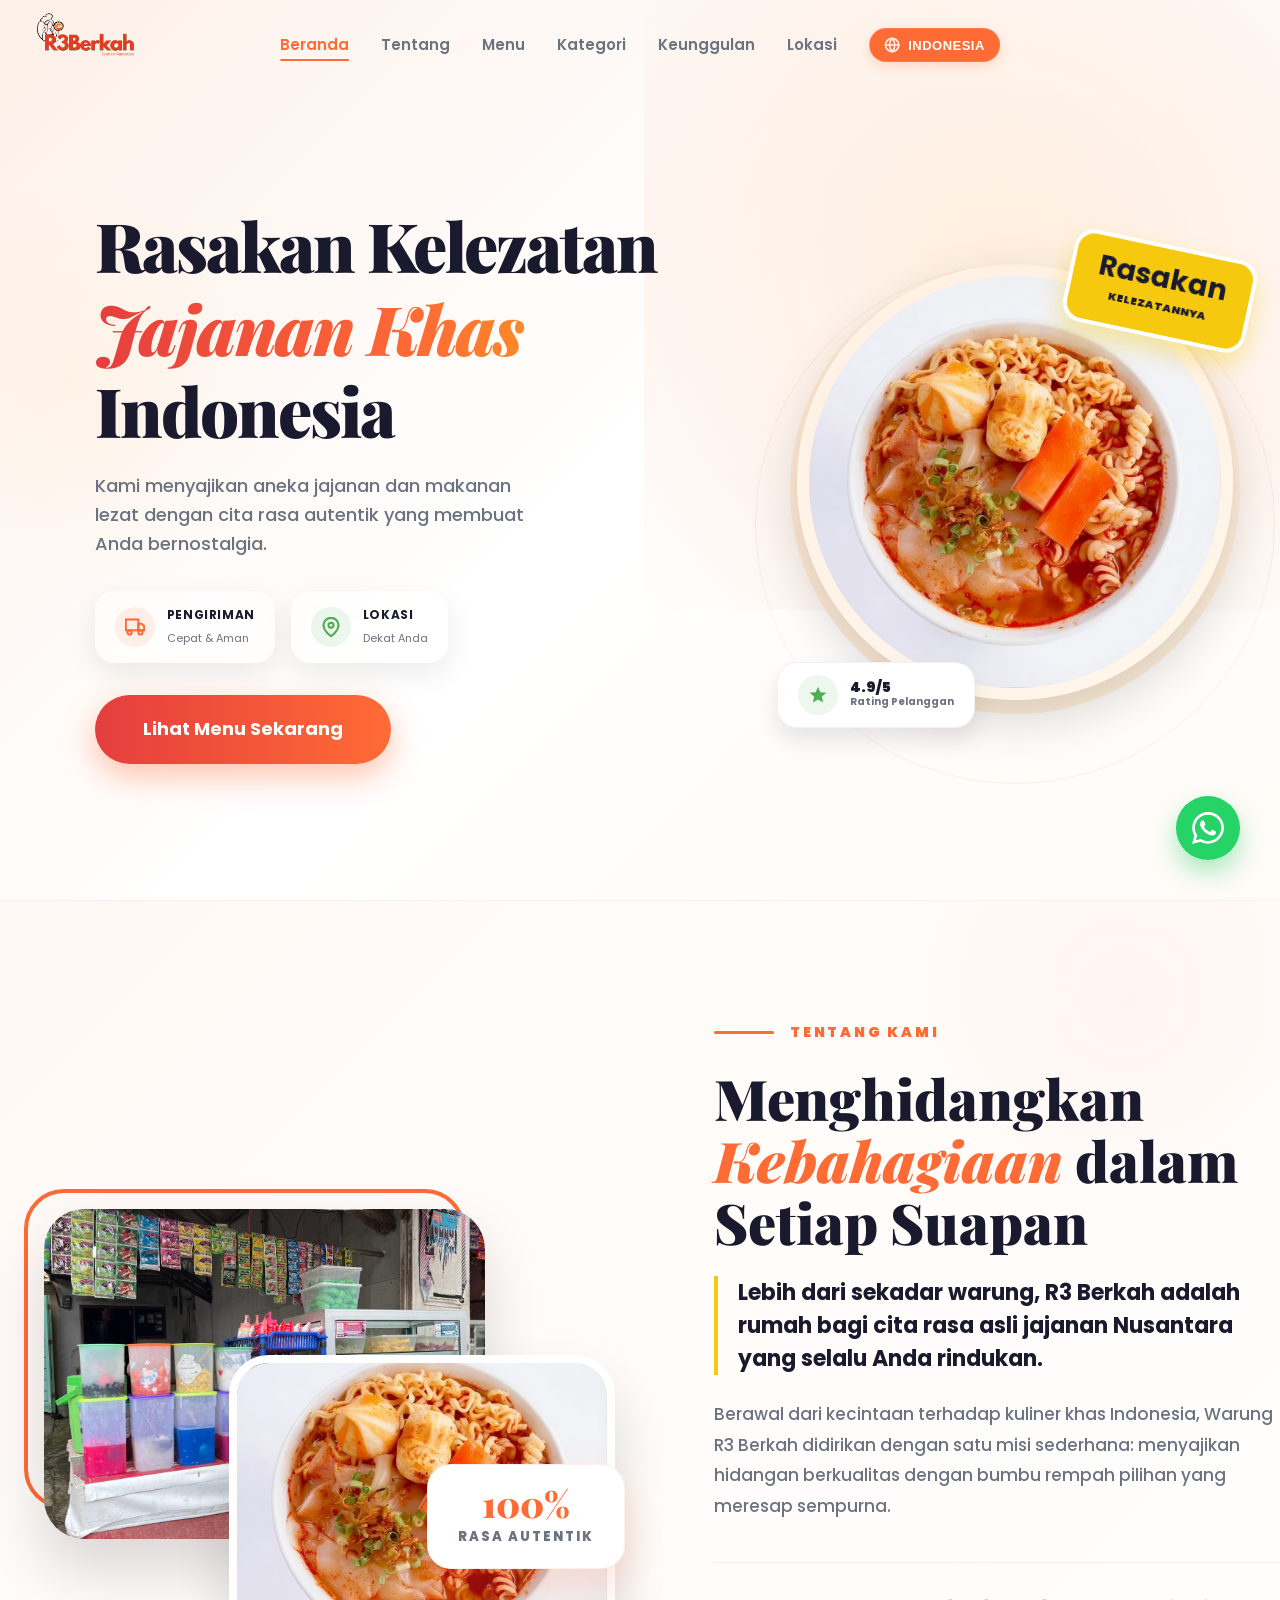
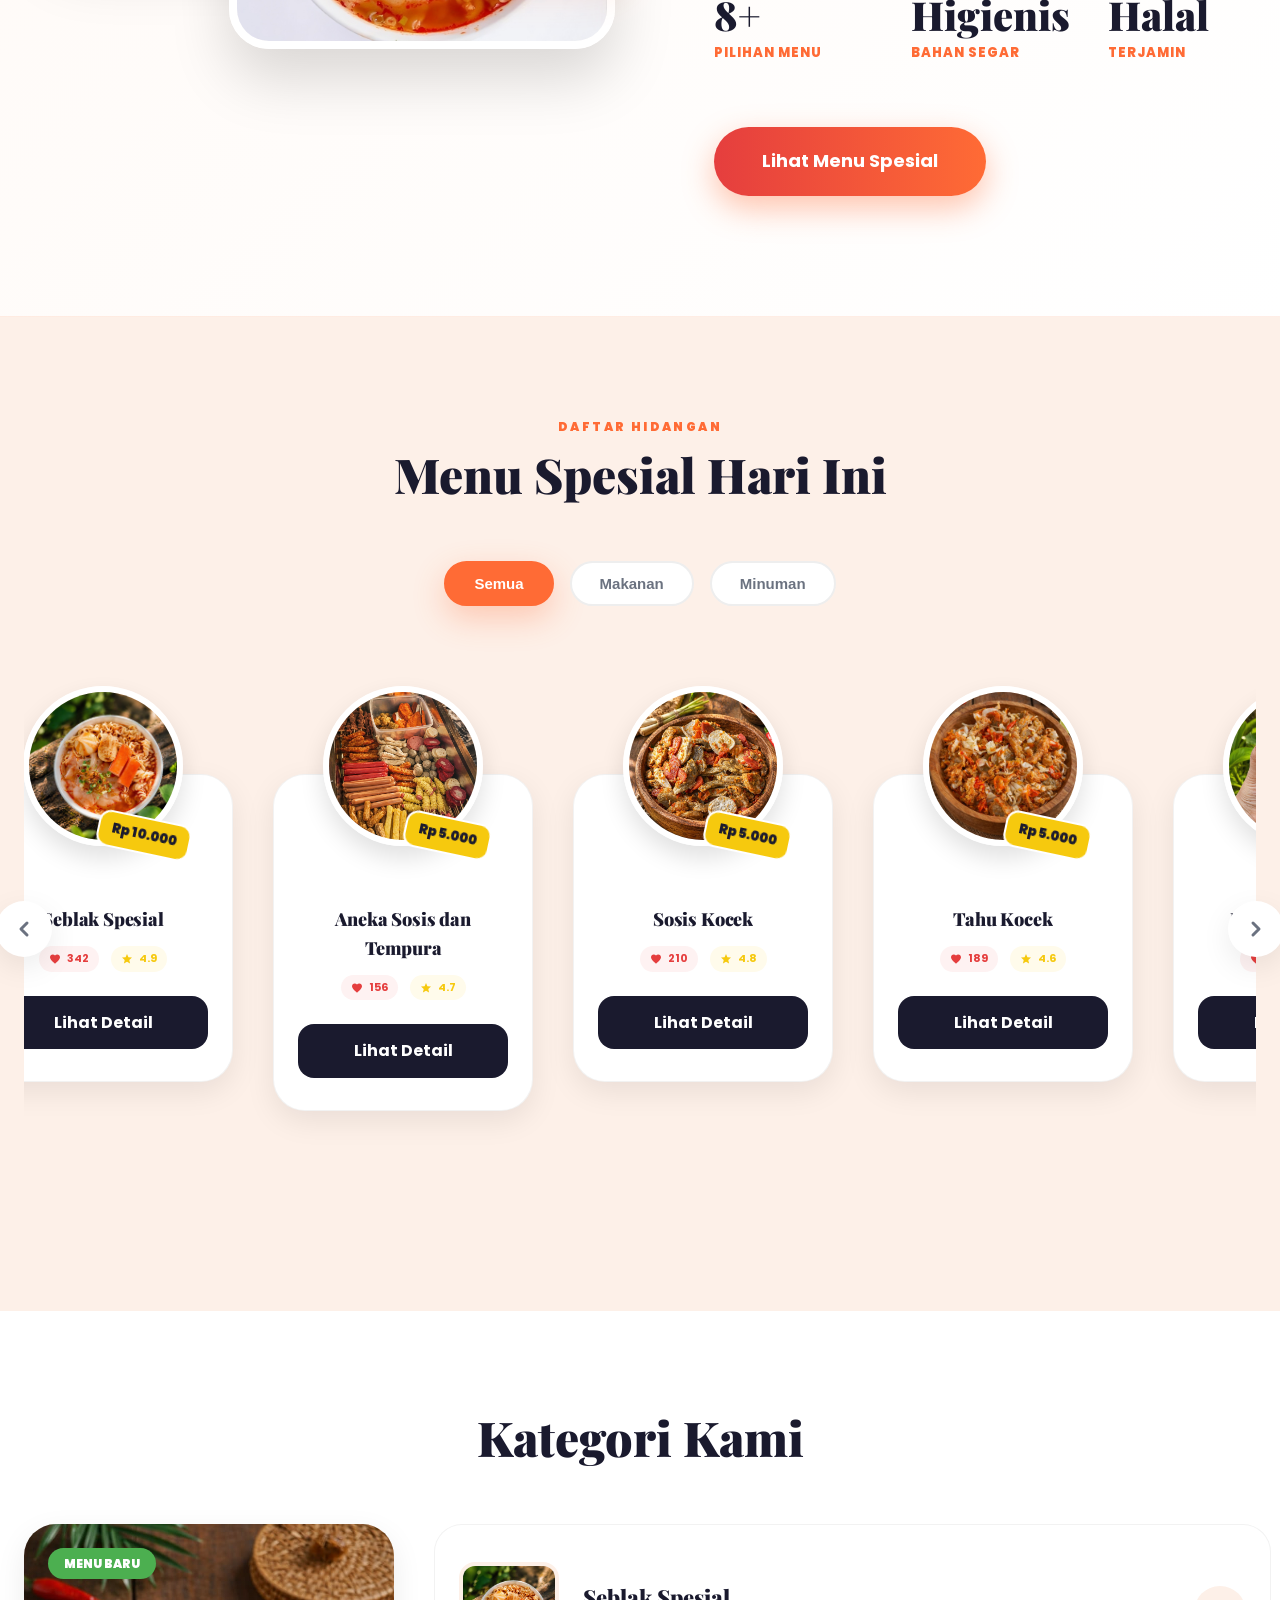
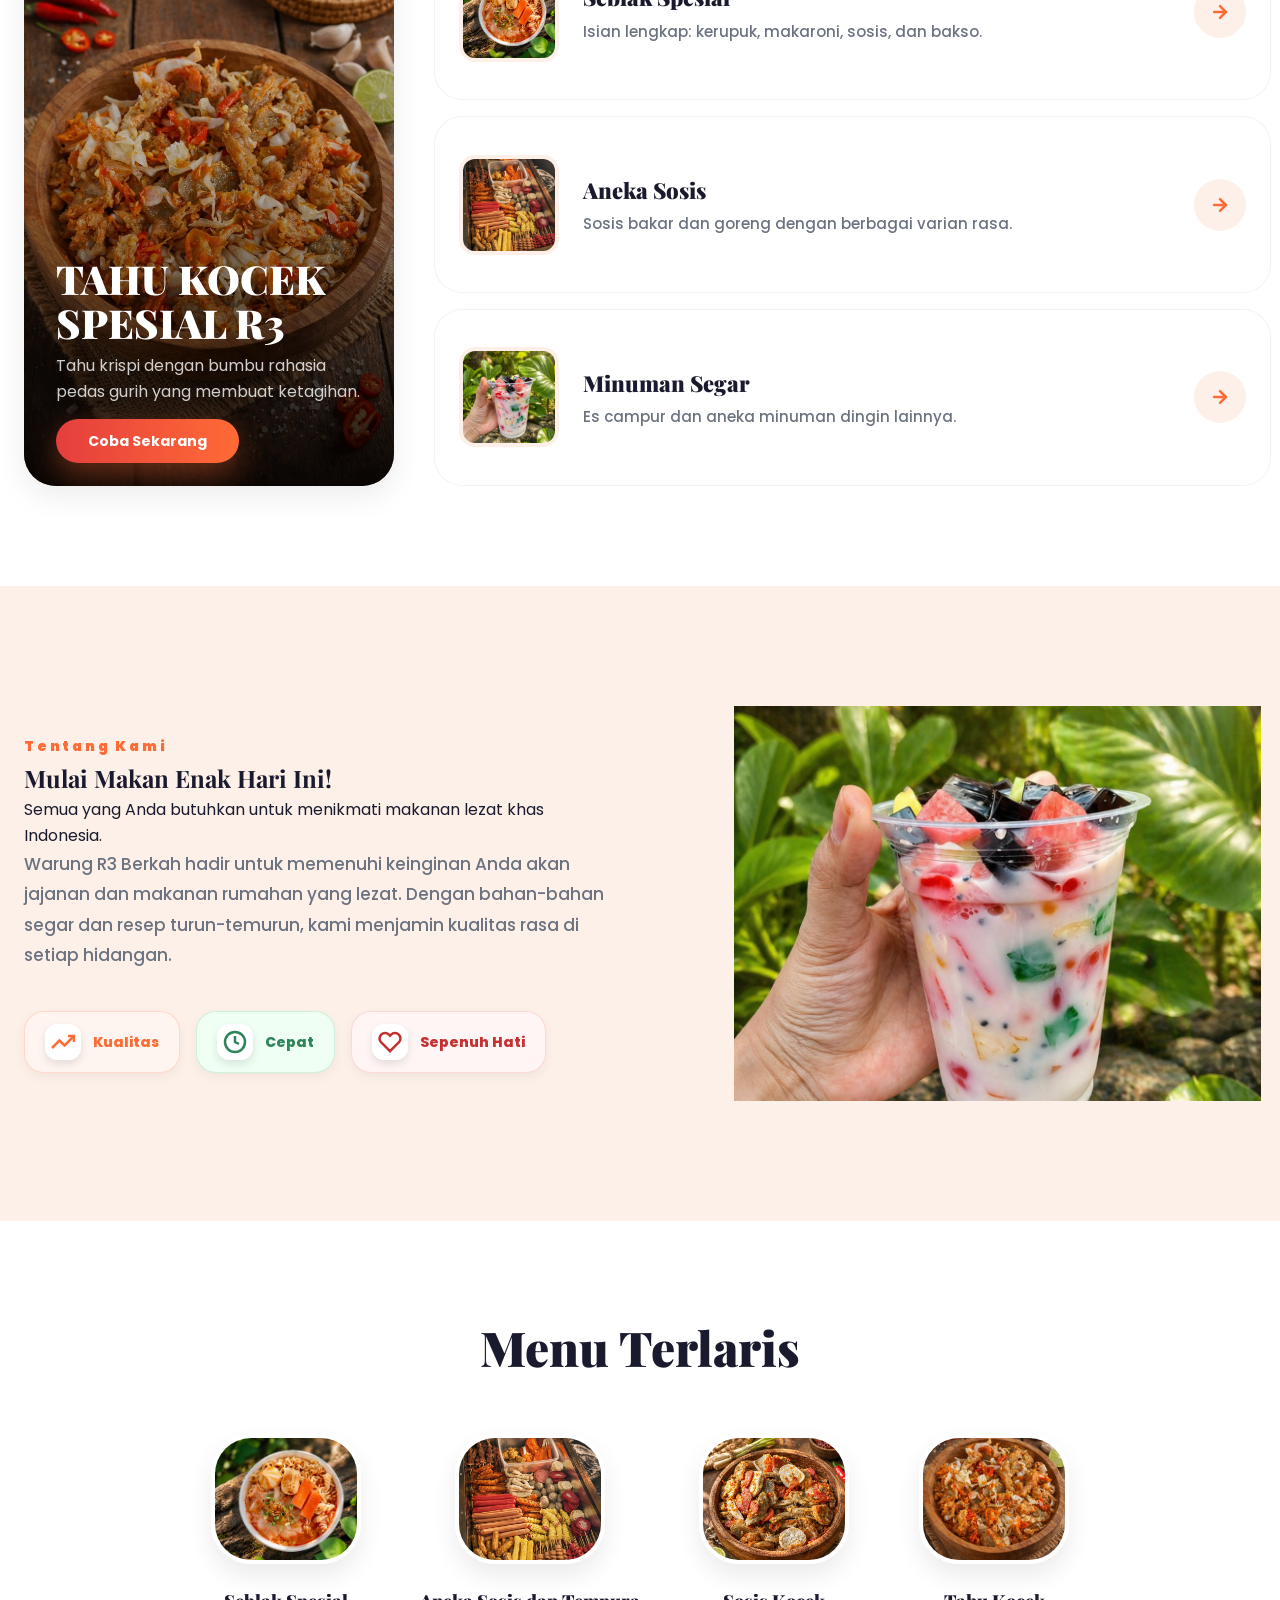
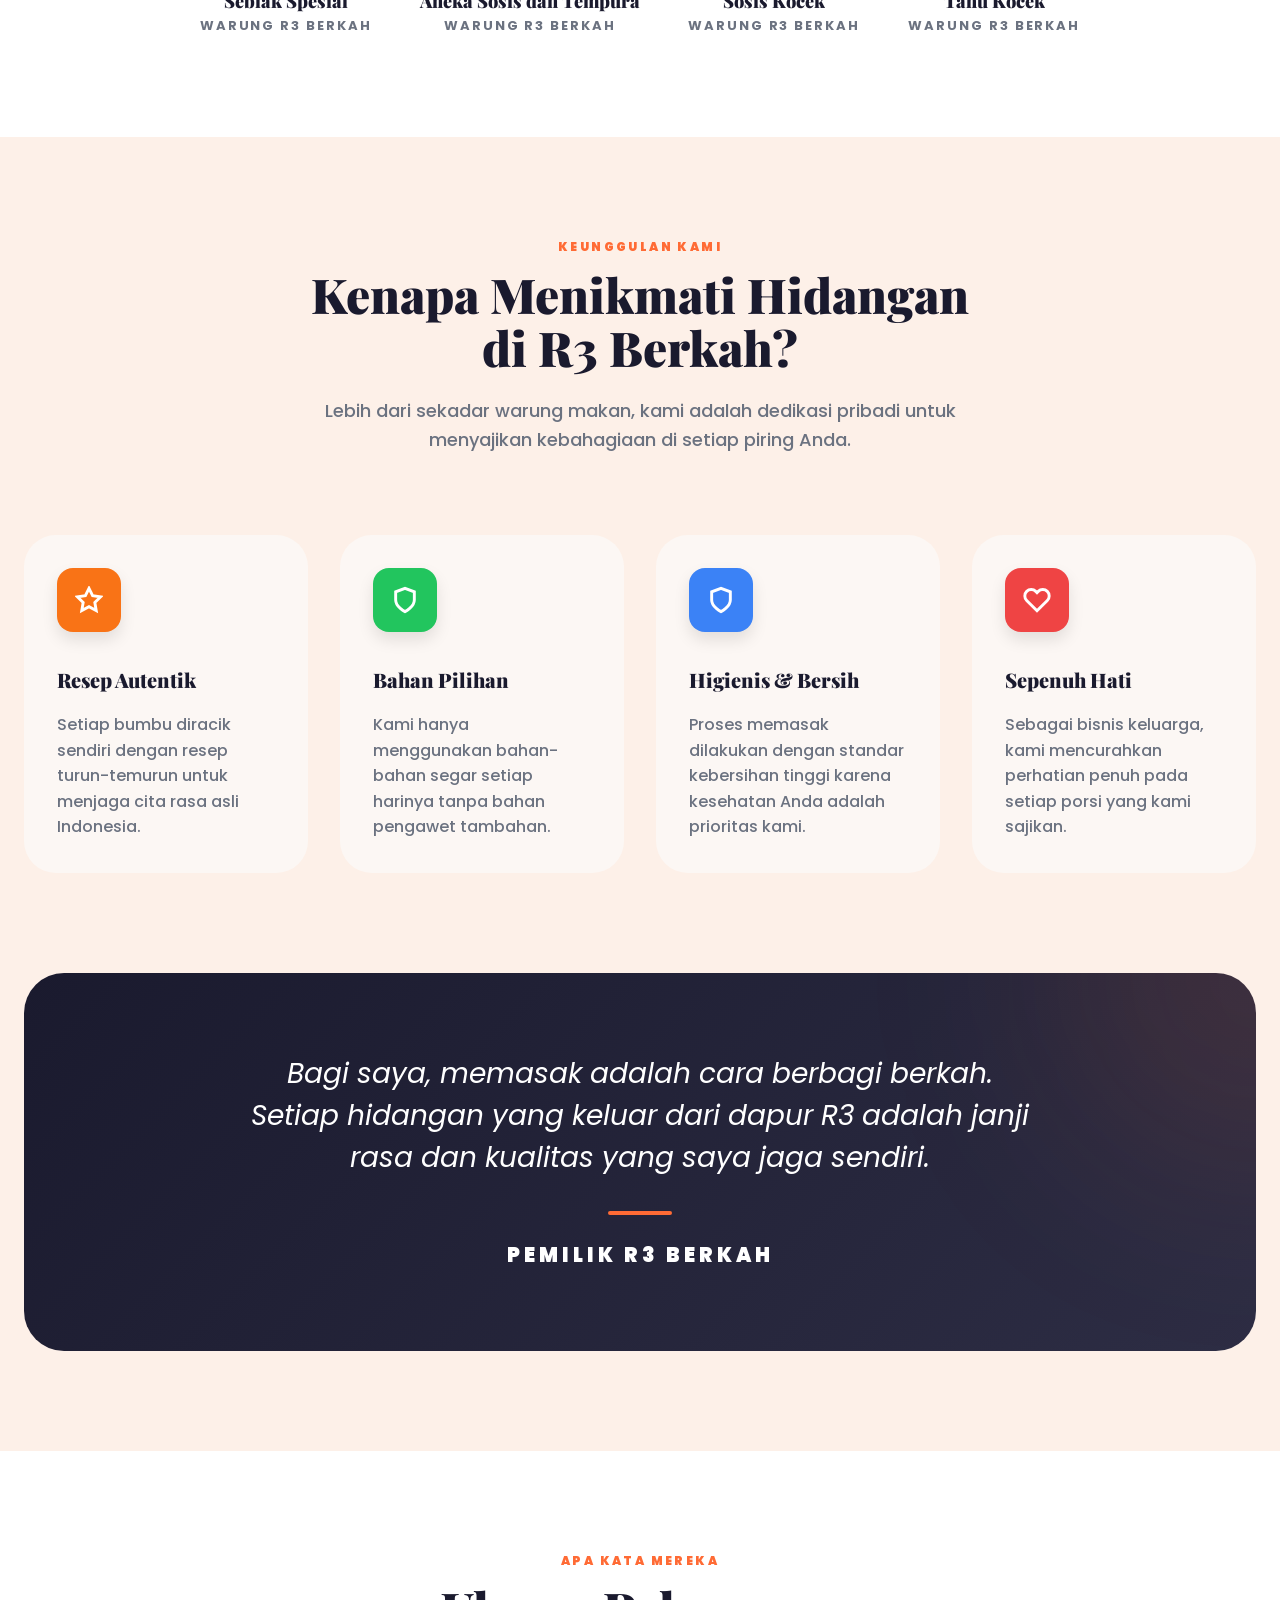
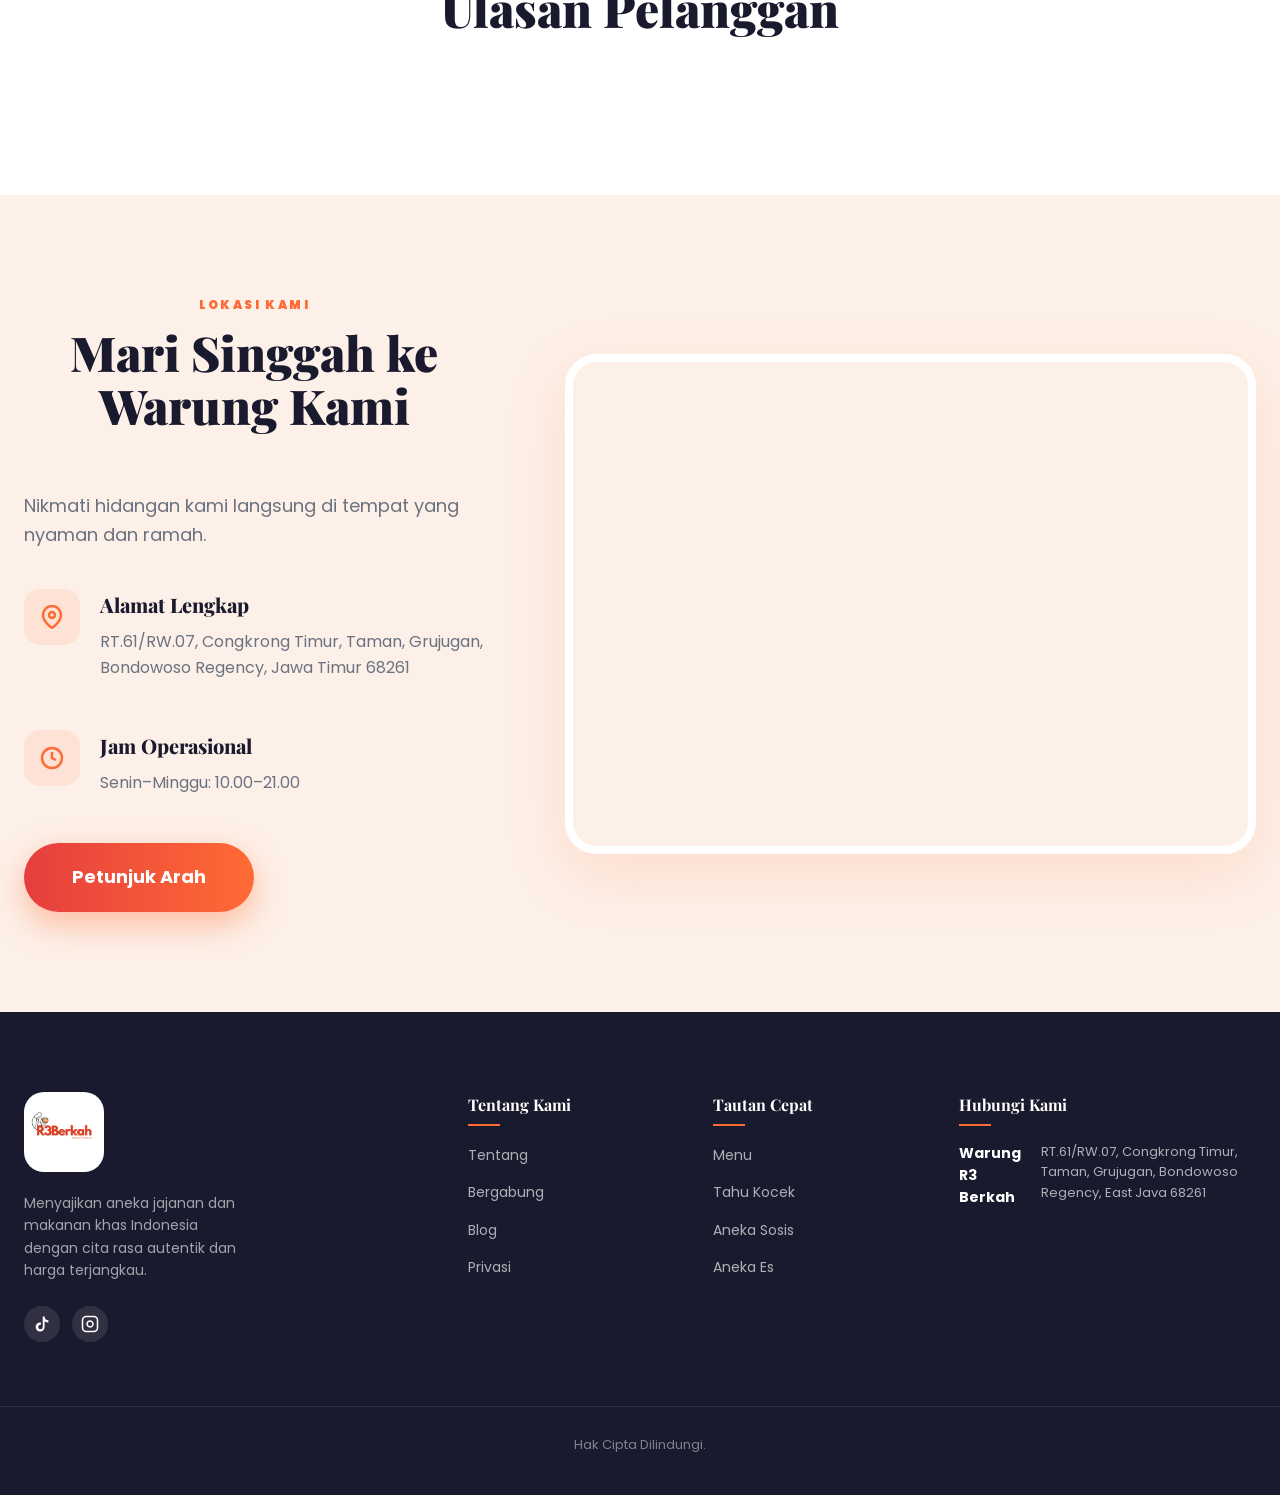
==== commit f89f5ec2: "perbarui lagi" ====
--- a/index.html
+++ b/index.html
@@ -513,20 +513,20 @@
           rasa autentik dan harga
           terjangkau.</p>
         <div class="social-links">
-          <a href="#" class="social-link"><svg width="18" height="18" viewBox="0 0 24 24" fill="currentColor">
-              <path d="M18 2h-3a5 5 0 0 0-5 5v3H7v4h3v8h4v-8h3l1-4h-4V7a1 1 0 0 1 1-1h3z"></path>
-            </svg></a>
-          <a href="#" class="social-link"><svg width="18" height="18" viewBox="0 0 24 24" fill="none"
+          <a href="https://www.tiktok.com/@r3berkah_" class="social-link">
+            <svg width="18" height="18" viewBox="0 0 24 24" fill="currentColor">
+              <path
+                d="M12.5 2h3a5 5 0 0 0 5 5v3a8 8 0 0 1-5-1.7V16a6 6 0 1 1-6-6c.34 0 .67.03 1 .08v3.06a3 3 0 1 0 2.5 2.95V2z">
+              </path>
+            </svg>
+          </a>
+          <a href="https://www.instagram.com/r3berkah_?utm_source=ig_web_button_share_sheet&igsh=ZDNlZDc0MzIxNw==" class="social-link"><svg width="18" height="18" viewBox="0 0 24 24" fill="none"
               stroke="currentColor" stroke-width="2">
               <rect x="2" y="2" width="20" height="20" rx="5" ry="5"></rect>
               <path d="M16 11.37A4 4 0 1 1 12.63 8 4 4 0 0 1 16 11.37z"></path>
               <line x1="17.5" y1="6.5" x2="17.51" y2="6.5"></line>
             </svg></a>
-          <a href="#" class="social-link"><svg width="18" height="18" viewBox="0 0 24 24" fill="currentColor">
-              <path
-                d="M23 3a10.9 10.9 0 0 1-3.14 1.53 4.48 4.48 0 0 0-7.86 3v1A10.66 10.66 0 0 1 3 4s-4 9 5 13a11.64 11.64 0 0 1-7 2c9 5 20 0 20-11.5a4.5 4.5 0 0 0-.08-.83A7.72 7.72 0 0 0 23 3z">
-              </path>
-            </svg></a>
+
         </div>
       </div>
       <div>
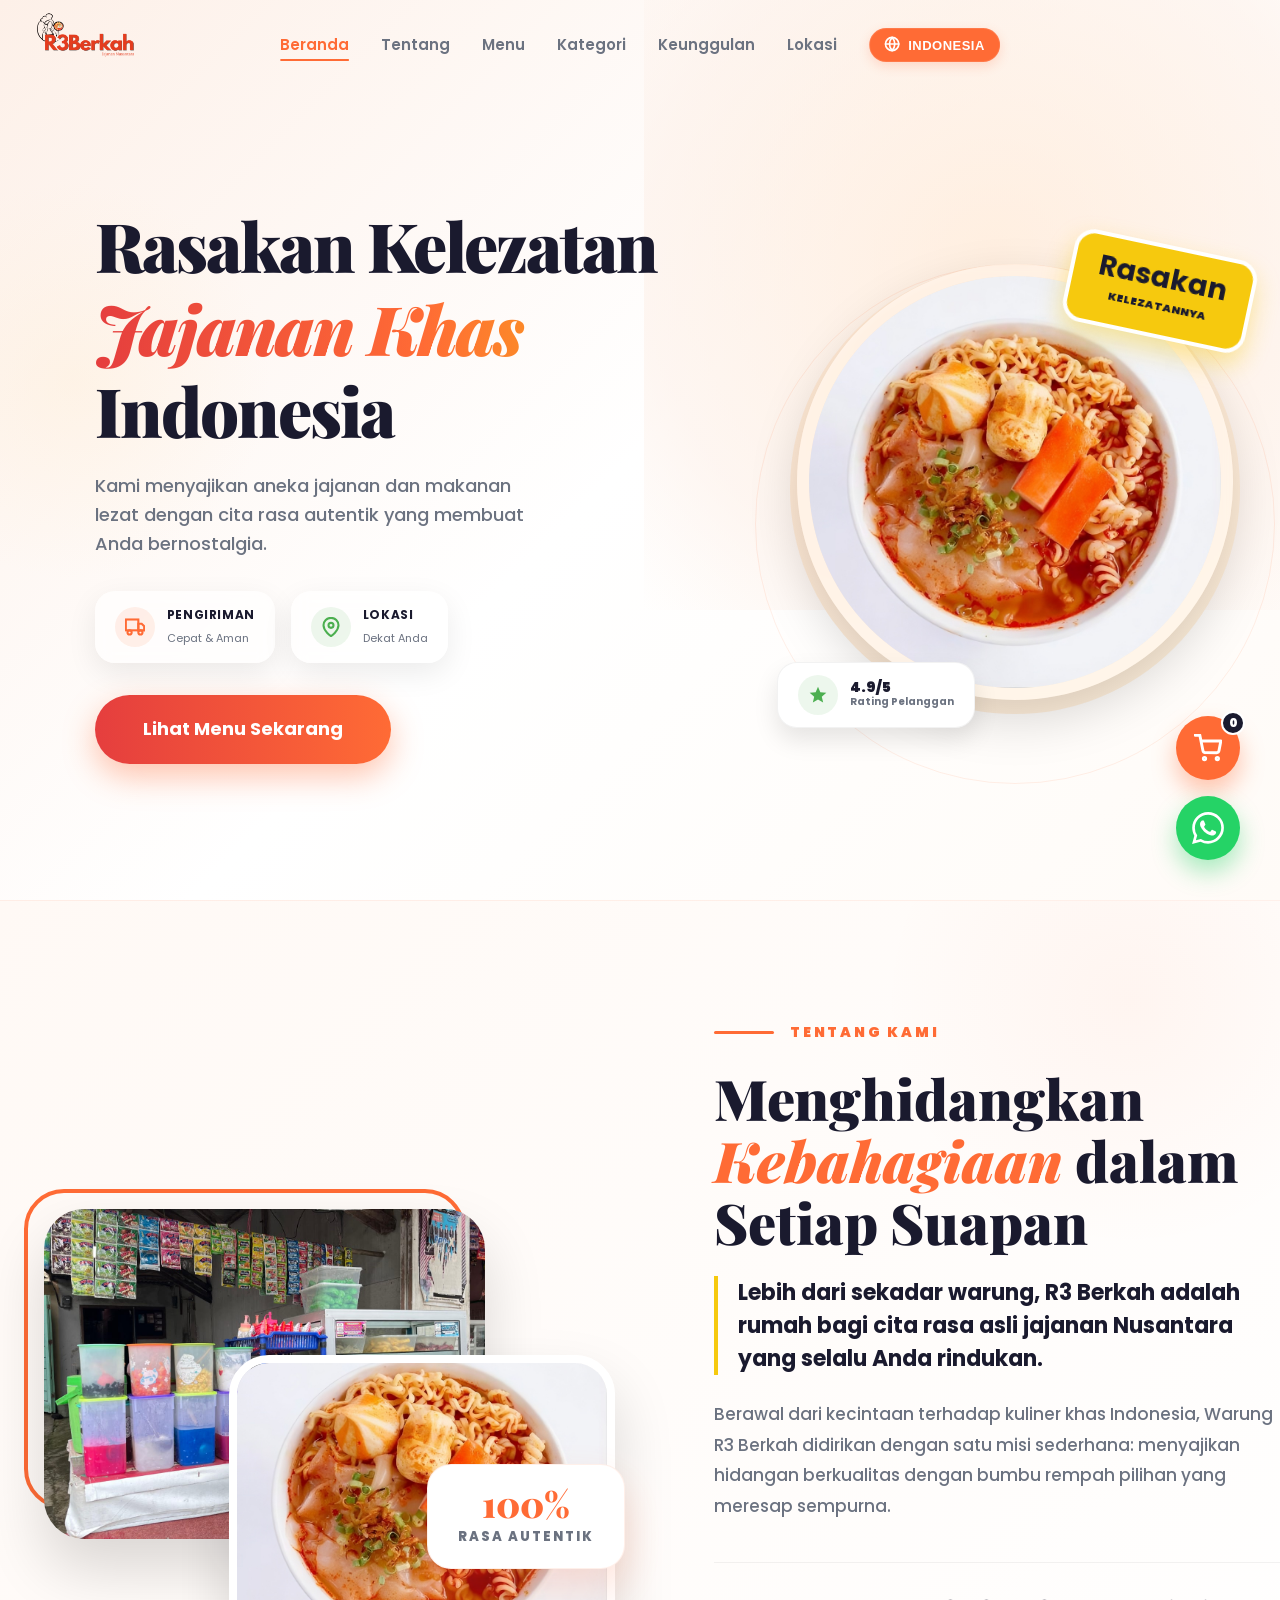
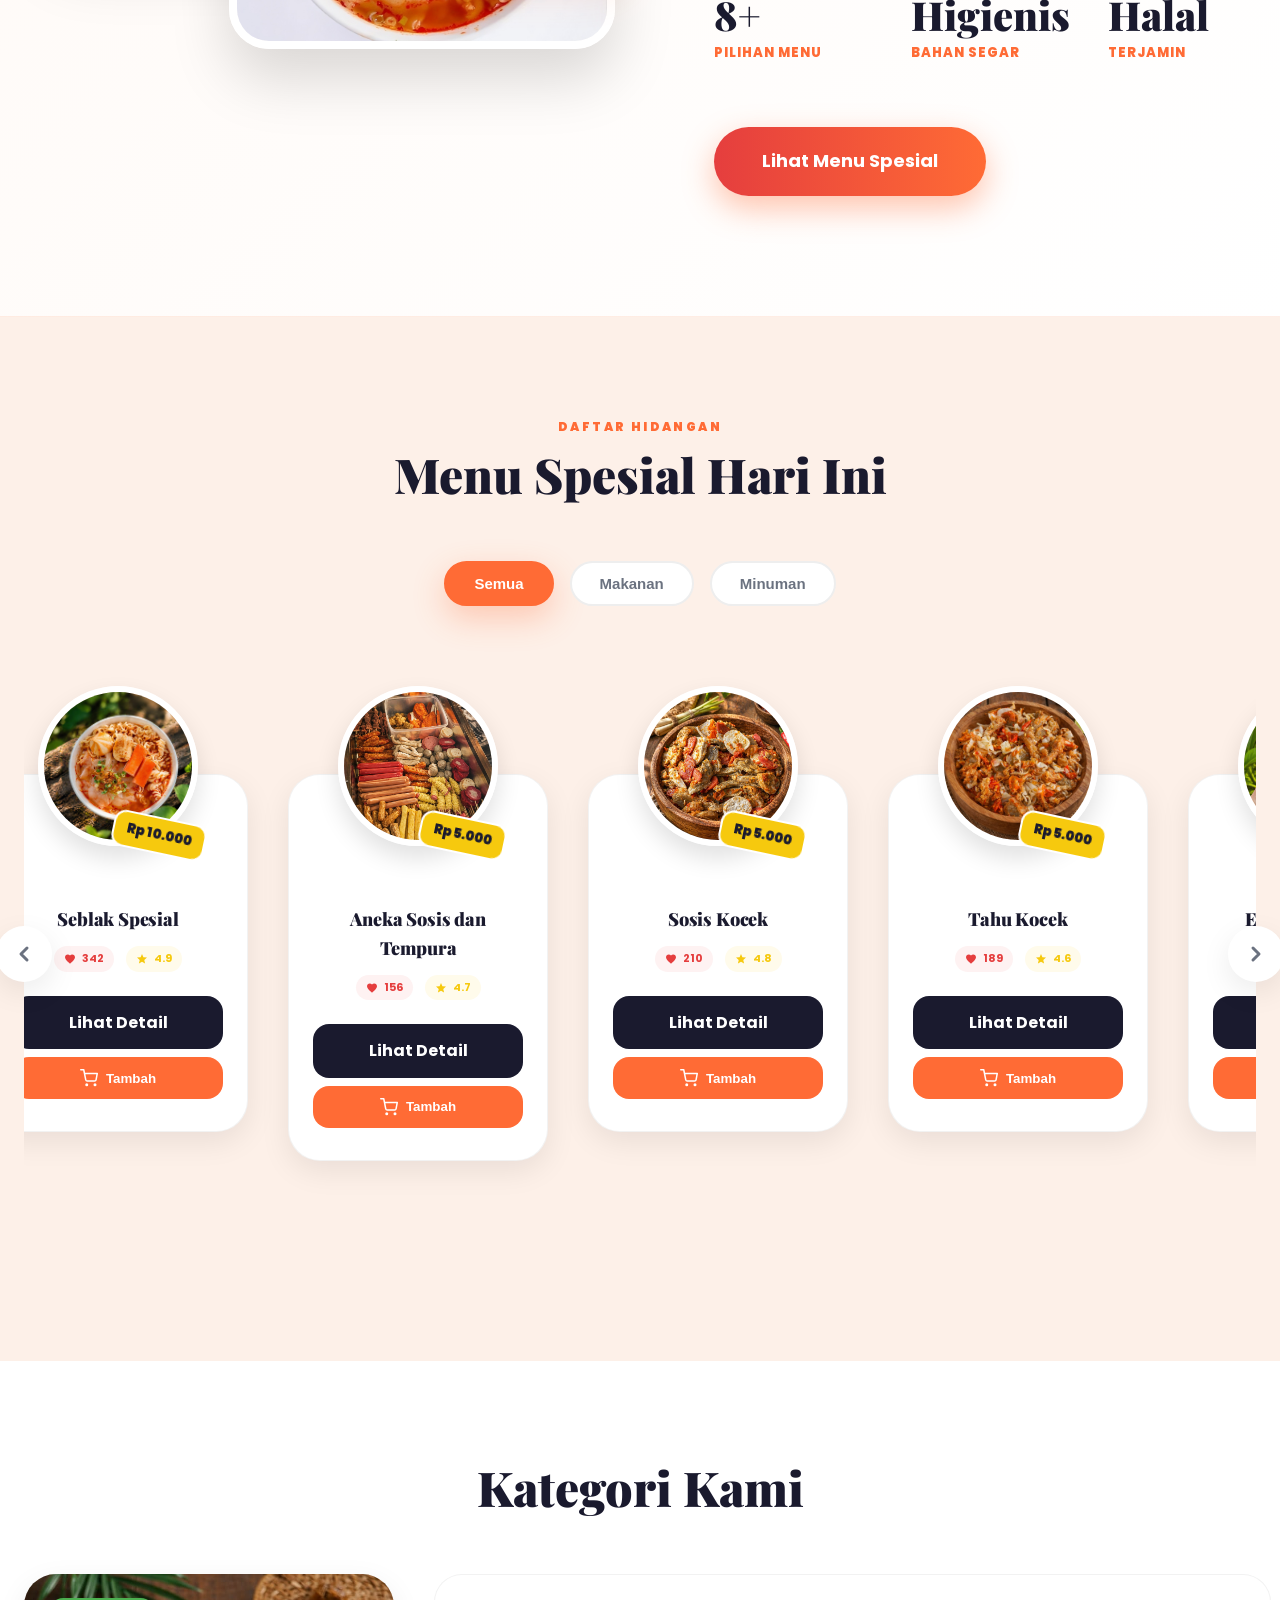
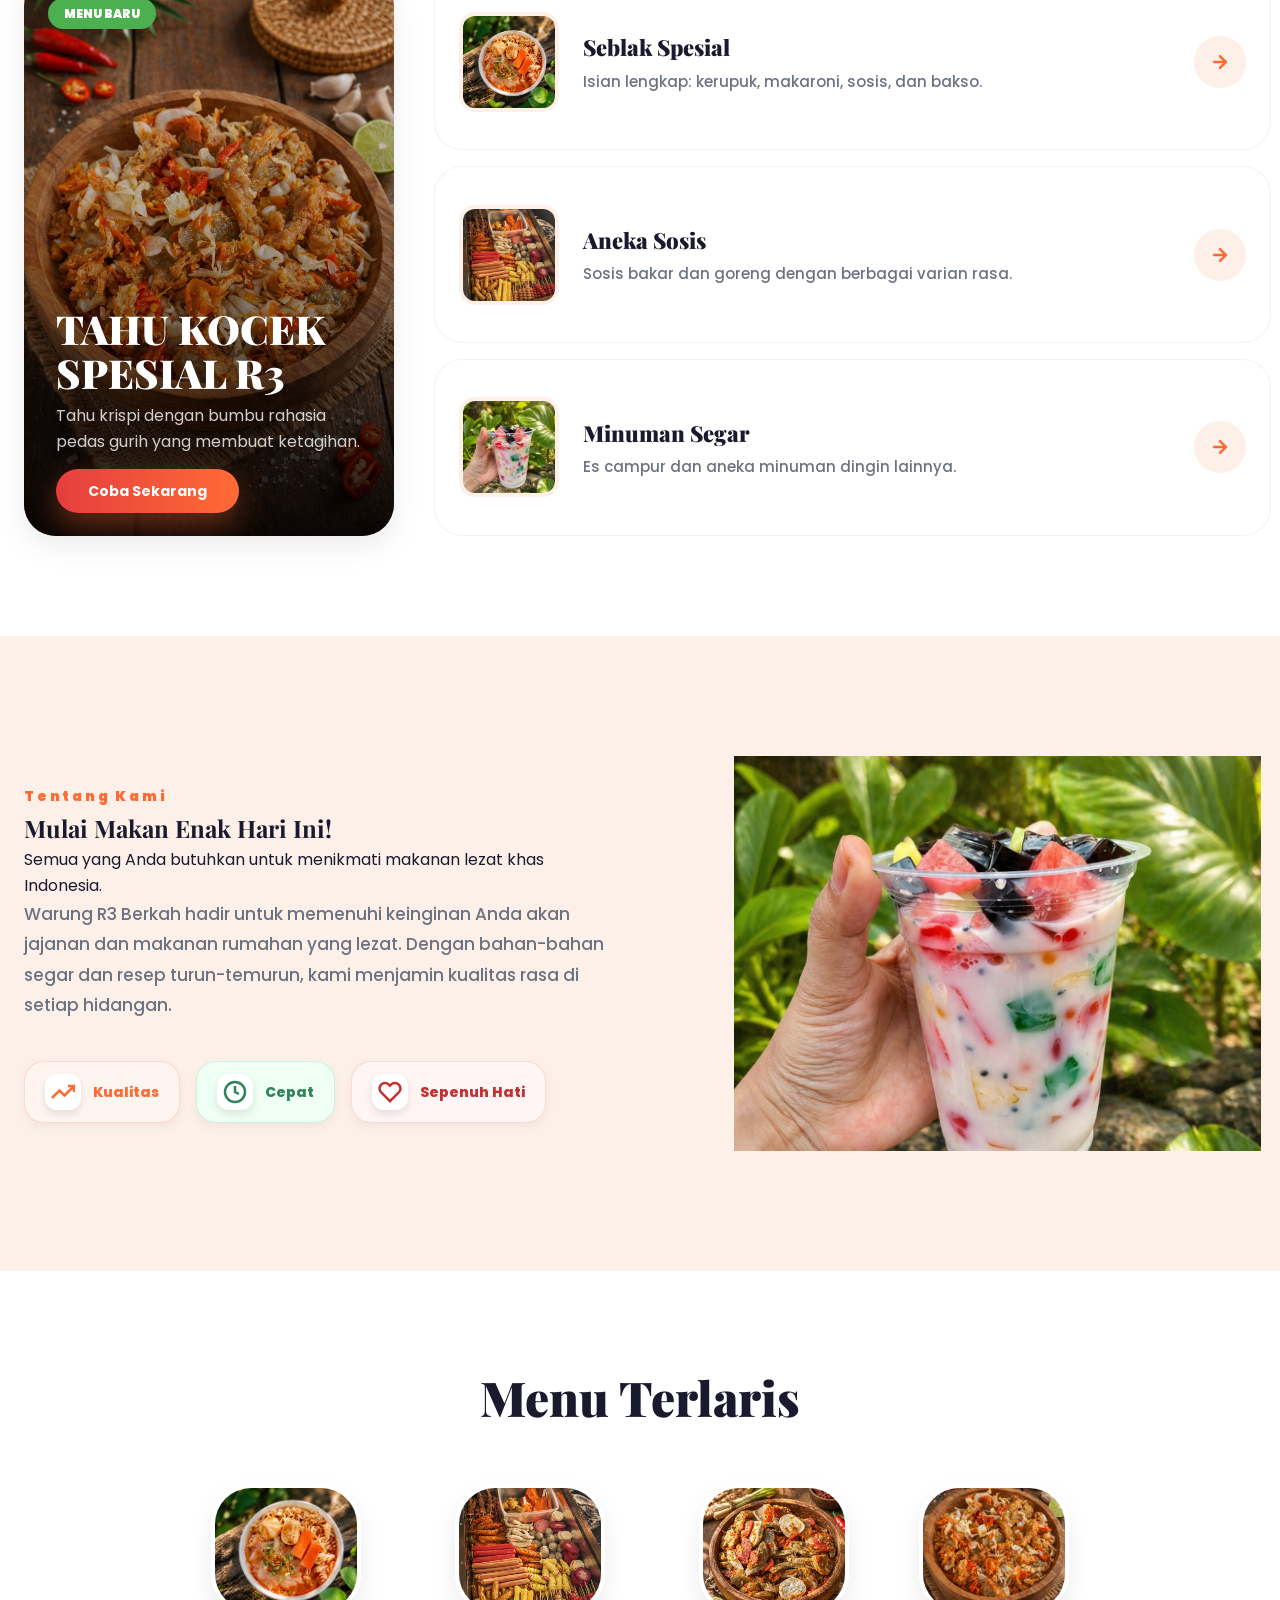
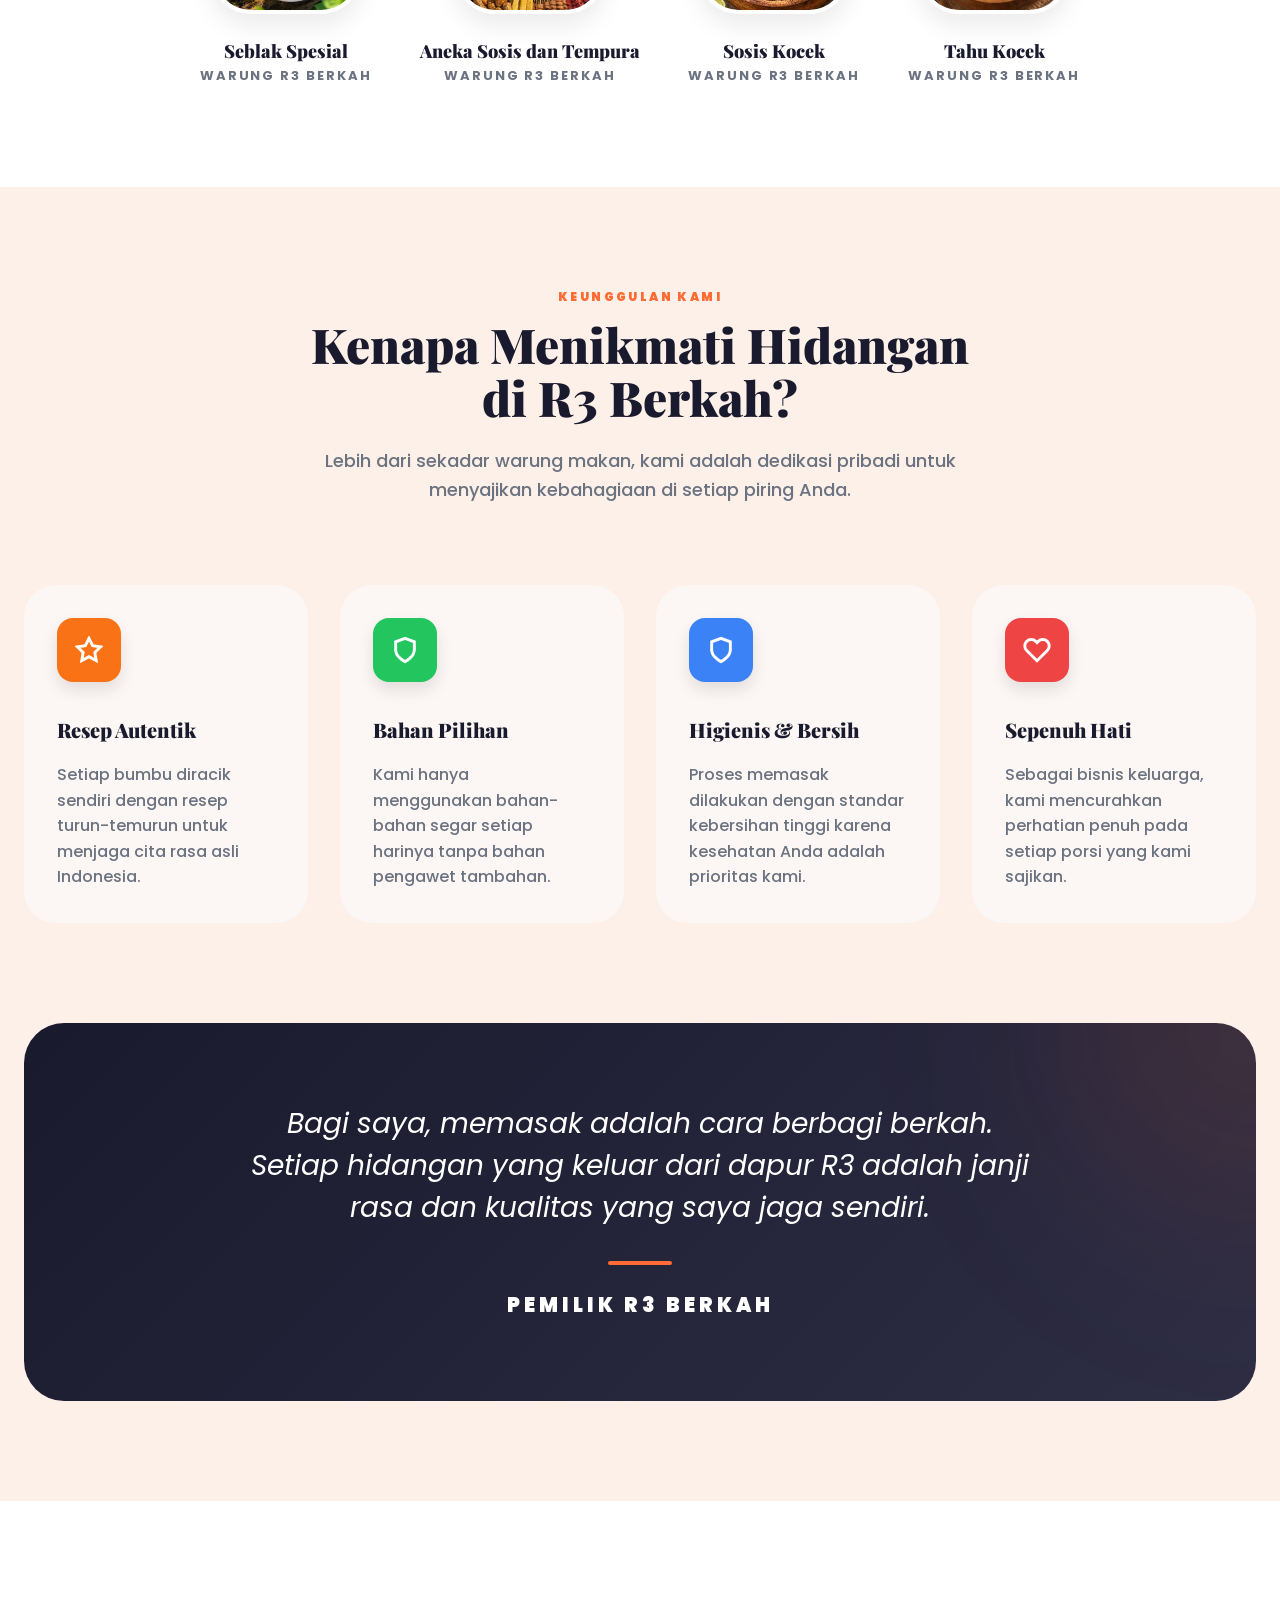
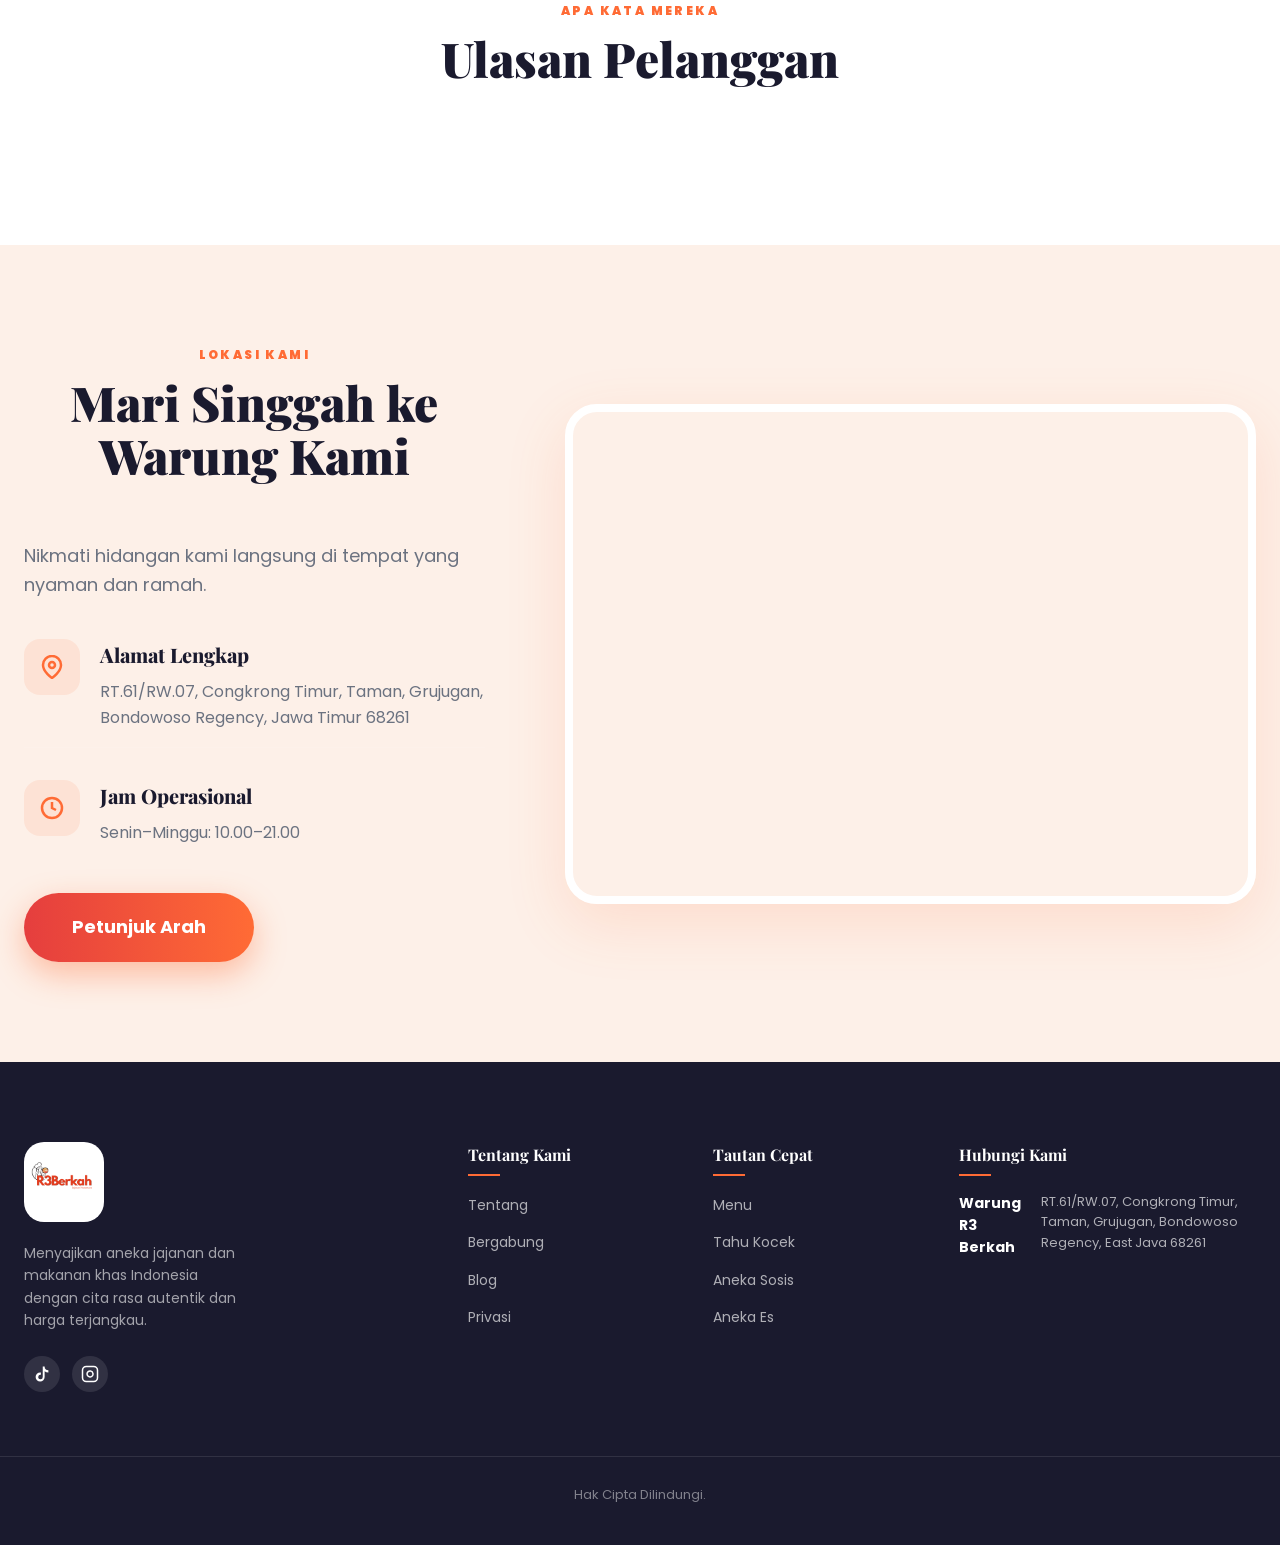
==== commit ae936fd6: "perbarui" ====
--- a/index.html
+++ b/index.html
@@ -575,6 +575,36 @@
     </div>
   </div>
 
+  <!-- Floating Cart Button -->
+  <div id="cart-float" class="cart-float" onclick="toggleCart()">
+    <svg width="28" height="28" viewBox="0 0 24 24" fill="none" stroke="currentColor" stroke-width="2.5" stroke-linecap="round" stroke-linejoin="round"><circle cx="9" cy="21" r="1"></circle><circle cx="20" cy="21" r="1"></circle><path d="M1 1h4l2.68 13.39a2 2 0 0 0 2 1.61h9.72a2 2 0 0 0 2-1.61L23 6H6"></path></svg>
+    <span id="cart-count" class="cart-badge">0</span>
+  </div>
+
+  <!-- Cart Drawer -->
+  <div id="cart-overlay" class="cart-overlay" onclick="toggleCart()"></div>
+  <div id="cart-drawer" class="cart-drawer">
+    <div class="cart-header">
+      <h3 data-i18n="cart-title">Keranjang Belanja</h3>
+      <button class="close-cart" onclick="toggleCart()">
+        <svg width="24" height="24" viewBox="0 0 24 24" fill="none" stroke="currentColor" stroke-width="3" stroke-linecap="round" stroke-linejoin="round"><line x1="18" y1="6" x2="6" y2="18"></line><line x1="6" y1="6" x2="18" y2="18"></line></svg>
+      </button>
+    </div>
+    <div id="cart-items" class="cart-items">
+      <!-- Items will be injected by JS -->
+    </div>
+    <div class="cart-footer">
+      <div class="cart-total">
+        <span data-i18n="cart-total">Total:</span>
+        <span id="cart-total-amount">Rp 0</span>
+      </div>
+      <button class="btn-checkout" onclick="checkoutWA()">
+        <svg width="20" height="20" viewBox="0 0 24 24" fill="currentColor"><path d="M17.472 14.382c-.297-.149-1.758-.867-2.03-.967-.273-.099-.471-.148-.67.15-.197.297-.767.966-.94 1.164-.173.199-.347.223-.644.075-.297-.15-1.255-.463-2.39-1.475-.883-.788-1.48-1.761-1.653-2.059-.173-.297-.018-.458.13-.606.134-.133.298-.347.446-.52.149-.174.198-.298.298-.497.099-.198.05-.371-.025-.52-.075-.149-.67-1.612-.916-2.207-.242-.579-.487-.5-.669-.51-.173-.008-.371-.01-.57-.01-.198 0-.52.074-.792.372-.272.297-1.04 1.016-1.04 2.479 0 1.462 1.065 2.875 1.213 3.074.149.198 2.096 3.2 5.077 4.487.709.306 1.262.489 1.694.625.712.227 1.36.195 1.871.118.571-.085 1.758-.719 2.006-1.413.248-.694.248-1.289.173-1.413-.074-.124-.272-.198-.57-.347m-5.421 7.403h-.004a9.87 9.87 0 01-5.031-1.378l-.361-.214-3.741.982.998-3.648-.235-.374a9.86 9.86 0 01-1.51-5.26c.001-5.45 4.436-9.884 9.888-9.884 2.64 0 5.122 1.03 6.988 2.898a9.825 9.825 0 012.893 6.994c-.003 5.45-4.437 9.884-9.885 9.884m8.413-18.297A11.815 11.815 0 0012.05 0C5.495 0 .16 5.335.157 11.892c0 2.096.547 4.142 1.588 5.945L.057 24l6.305-1.654a11.882 11.882 0 005.683 1.448h.005c6.554 0 11.89-5.335 11.893-11.893a11.821 11.821 0 00-3.48-8.413z"/></svg>
+        <span data-i18n="cart-checkout">Pesan via WhatsApp</span>
+      </button>
+    </div>
+  </div>
+
   <script src="data.js"></script>
   <script src="https://unpkg.com/aos@next/dist/aos.js"></script>
   <script src="translations.js"></script>
--- a/style.css
+++ b/style.css
@@ -879,6 +879,34 @@
 .btn-detail:hover {
   background: var(--primary);
   transform: scale(1.02);
+}
+
+.btn-add-cart {
+  width: 100%;
+  margin-top: 8px;
+  padding: 12px;
+  border-radius: 16px;
+  background: var(--primary);
+  color: white;
+  font-weight: 700;
+  border: none;
+  cursor: pointer;
+  transition: all 0.3s ease;
+  display: flex;
+  align-items: center;
+  justify-content: center;
+  gap: 8px;
+}
+
+.btn-add-cart:hover {
+  background: var(--foreground);
+  transform: scale(1.02);
+}
+
+.food-detail-actions {
+  display: flex;
+  flex-direction: column;
+  gap: 12px;
 }
 
 /* Categories Section */
@@ -3197,22 +3225,219 @@
   transform: translateY(0);
 }
 
-.lang-icon {
+/* ============================================================
+   CART STYLES
+   ============================================================ */
+
+.cart-float {
+  position: fixed;
+  bottom: 120px;
+  right: 40px;
+  width: 64px;
+  height: 64px;
+  background-color: var(--primary);
+  color: white;
+  border-radius: 50%;
   display: flex;
   align-items: center;
   justify-content: center;
-  opacity: 0.9;
-}
-
-@media (max-width: 991px) {
-  .lang-switcher-wrap {
-    padding: 15px 0;
-    justify-content: flex-start;
-  }
-
-  .lang-btn {
+  box-shadow: 0 12px 24px rgba(255, 107, 53, 0.4);
+  z-index: 999;
+  cursor: pointer;
+  transition: all 0.3s cubic-bezier(0.4, 0, 0.2, 1);
+}
+
+.cart-float:hover {
+  transform: scale(1.1) rotate(-12deg);
+  box-shadow: 0 16px 32px rgba(255, 107, 53, 0.5);
+}
+
+.cart-badge {
+  position: absolute;
+  top: -5px;
+  right: -5px;
+  background: var(--foreground);
+  color: white;
+  font-size: 12px;
+  font-weight: 900;
+  width: 24px;
+  height: 24px;
+  border-radius: 50%;
+  display: flex;
+  align-items: center;
+  justify-content: center;
+  border: 2px solid var(--white);
+}
+
+.cart-drawer {
+  position: fixed;
+  top: 0;
+  right: -450px;
+  width: 400px;
+  height: 100vh;
+  background: var(--card-bg);
+  box-shadow: -10px 0 40px rgba(0, 0, 0, 0.1);
+  z-index: 2000;
+  transition: right 0.4s cubic-bezier(0.4, 0, 0.2, 1);
+  display: flex;
+  flex-direction: column;
+}
+
+.cart-drawer.open {
+  right: 0;
+}
+
+.cart-header {
+  padding: 24px;
+  border-bottom: 1px solid rgba(0, 0, 0, 0.05);
+  display: flex;
+  justify-content: space-between;
+  align-items: center;
+}
+
+.cart-header h3 {
+  font-size: 20px;
+  font-weight: 900;
+}
+
+.close-cart {
+  background: none;
+  border: none;
+  cursor: pointer;
+  color: var(--muted);
+  transition: color 0.3s;
+}
+
+.close-cart:hover {
+  color: var(--secondary);
+}
+
+.cart-items {
+  flex: 1;
+  overflow-y: auto;
+  padding: 24px;
+}
+
+.cart-item {
+  display: flex;
+  gap: 16px;
+  margin-bottom: 24px;
+  align-items: center;
+}
+
+.cart-item-img {
+  width: 70px;
+  height: 70px;
+  border-radius: 12px;
+  object-fit: cover;
+}
+
+.cart-item-info {
+  flex: 1;
+}
+
+.cart-item-name {
+  font-weight: 700;
+  font-size: 15px;
+  margin-bottom: 4px;
+}
+
+.cart-item-price {
+  font-weight: 900;
+  color: var(--primary);
+  font-size: 14px;
+}
+
+.cart-item-qty {
+  display: flex;
+  align-items: center;
+  gap: 12px;
+  margin-top: 8px;
+}
+
+.qty-btn {
+  width: 24px;
+  height: 24px;
+  border-radius: 6px;
+  border: 1px solid rgba(0, 0, 0, 0.1);
+  background: var(--white);
+  display: flex;
+  align-items: center;
+  justify-content: center;
+  cursor: pointer;
+  font-weight: 700;
+  transition: all 0.2s;
+}
+
+.qty-btn:hover {
+  background: var(--primary);
+  color: white;
+  border-color: var(--primary);
+}
+
+.cart-footer {
+  padding: 24px;
+  border-top: 1px solid rgba(0, 0, 0, 0.05);
+  background: var(--background);
+}
+
+.cart-total {
+  display: flex;
+  justify-content: space-between;
+  margin-bottom: 20px;
+  font-weight: 900;
+  font-size: 18px;
+}
+
+.btn-checkout {
+  width: 100%;
+  padding: 16px;
+  background: #25D366;
+  color: white;
+  border: none;
+  border-radius: 14px;
+  font-weight: 900;
+  font-size: 16px;
+  cursor: pointer;
+  display: flex;
+  align-items: center;
+  justify-content: center;
+  gap: 10px;
+  box-shadow: 0 8px 16px rgba(37, 211, 102, 0.2);
+  transition: all 0.3s;
+}
+
+.btn-checkout:hover {
+  transform: translateY(-2px);
+  box-shadow: 0 12px 20px rgba(37, 211, 102, 0.3);
+  background: #1ebc5a;
+}
+
+.cart-overlay {
+  position: fixed;
+  inset: 0;
+  background: rgba(0, 0, 0, 0.5);
+  backdrop-filter: blur(4px);
+  z-index: 1999;
+  opacity: 0;
+  pointer-events: none;
+  transition: opacity 0.4s;
+}
+
+.cart-overlay.active {
+  opacity: 1;
+  pointer-events: auto;
+}
+
+@media (max-width: 480px) {
+  .cart-drawer {
     width: 100%;
-    justify-content: center;
-    padding: 12px 20px;
+    right: -100%;
+  }
+  .cart-float {
+    bottom: 100px;
+    right: 20px;
+    width: 56px;
+    height: 56px;
   }
 }
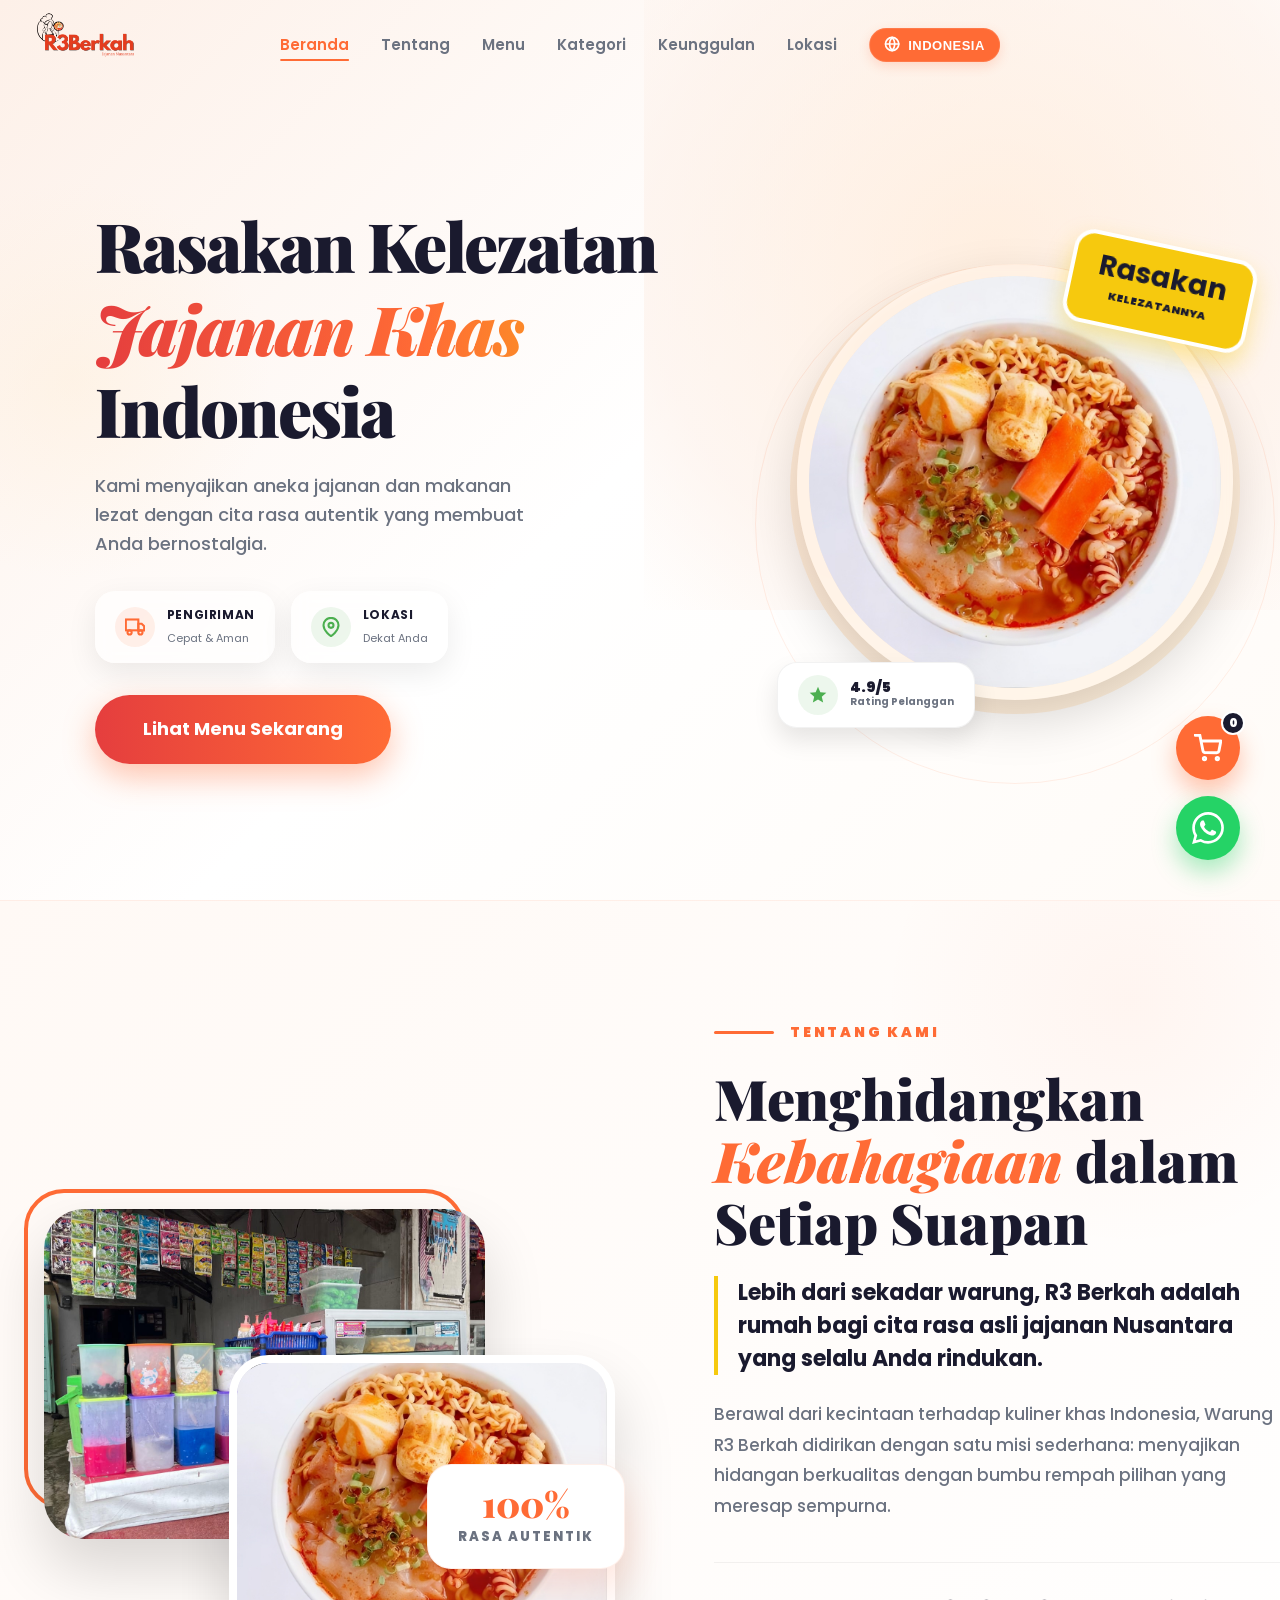
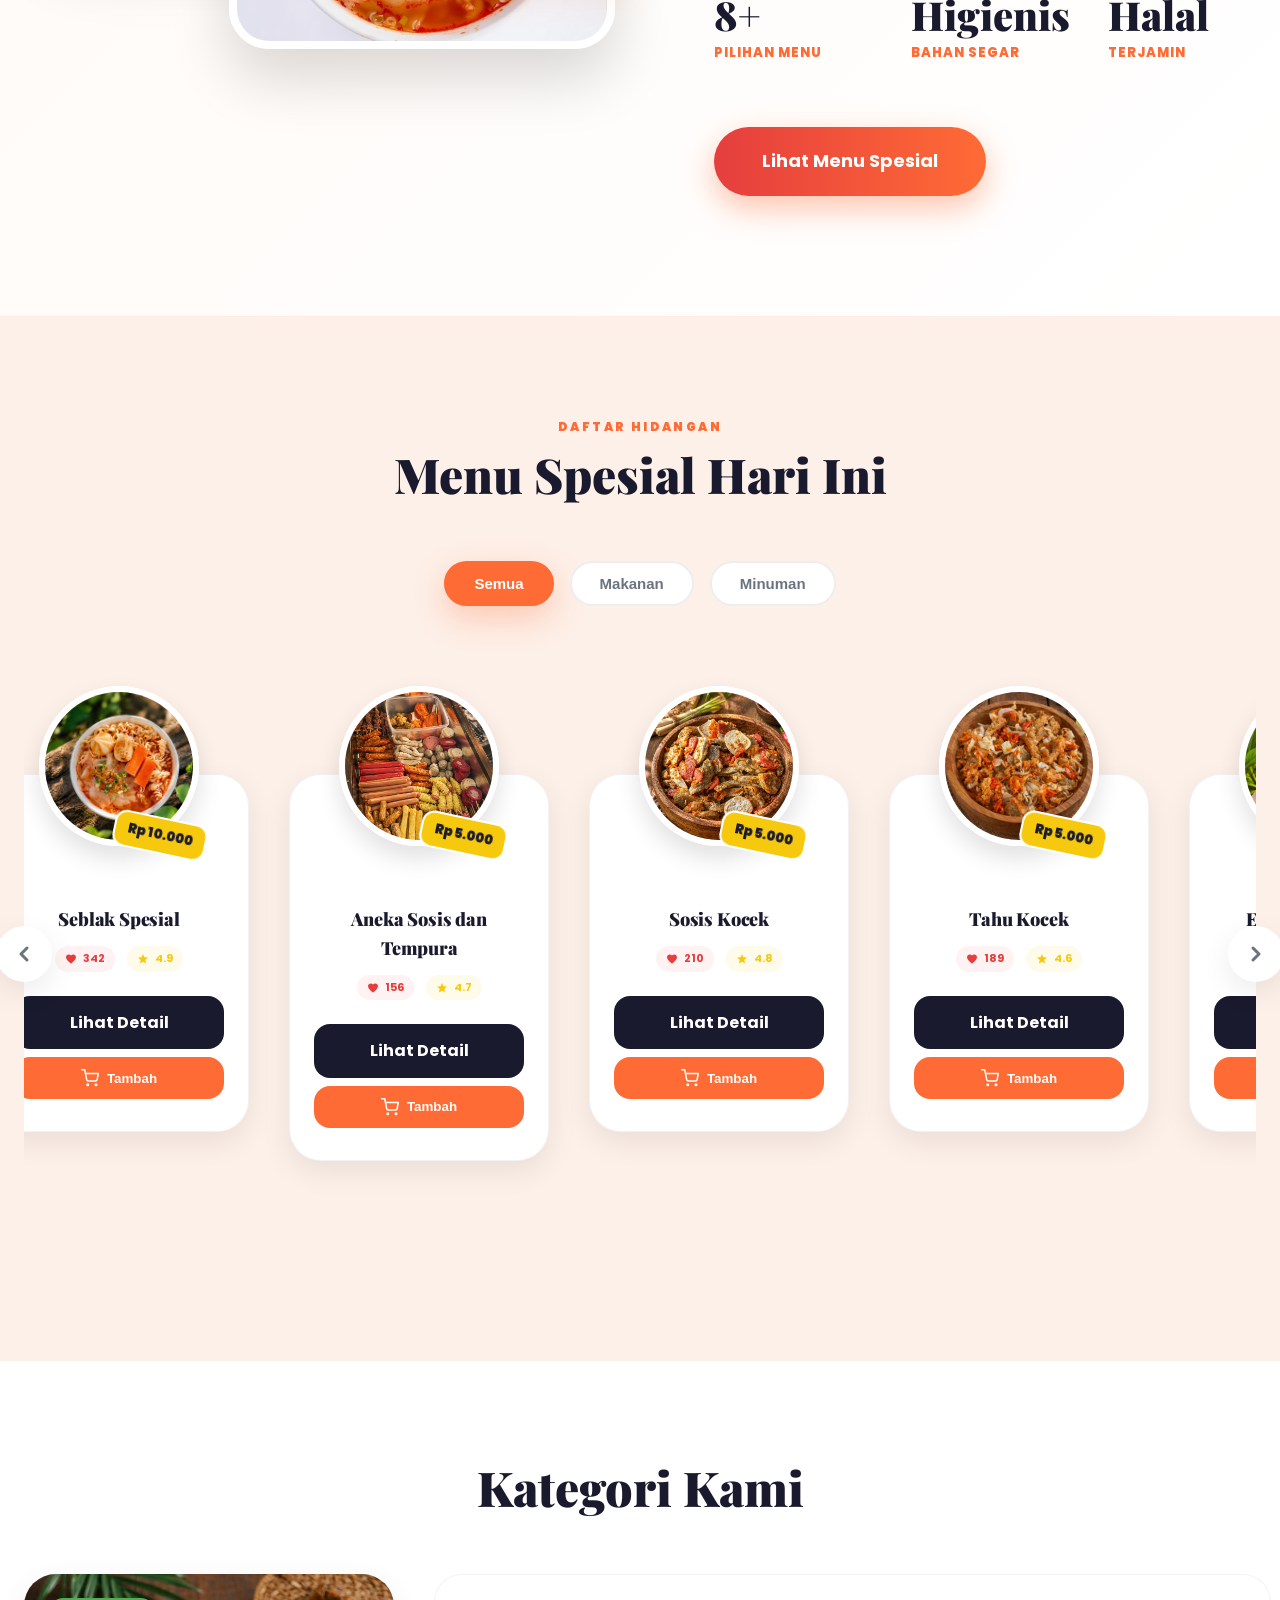
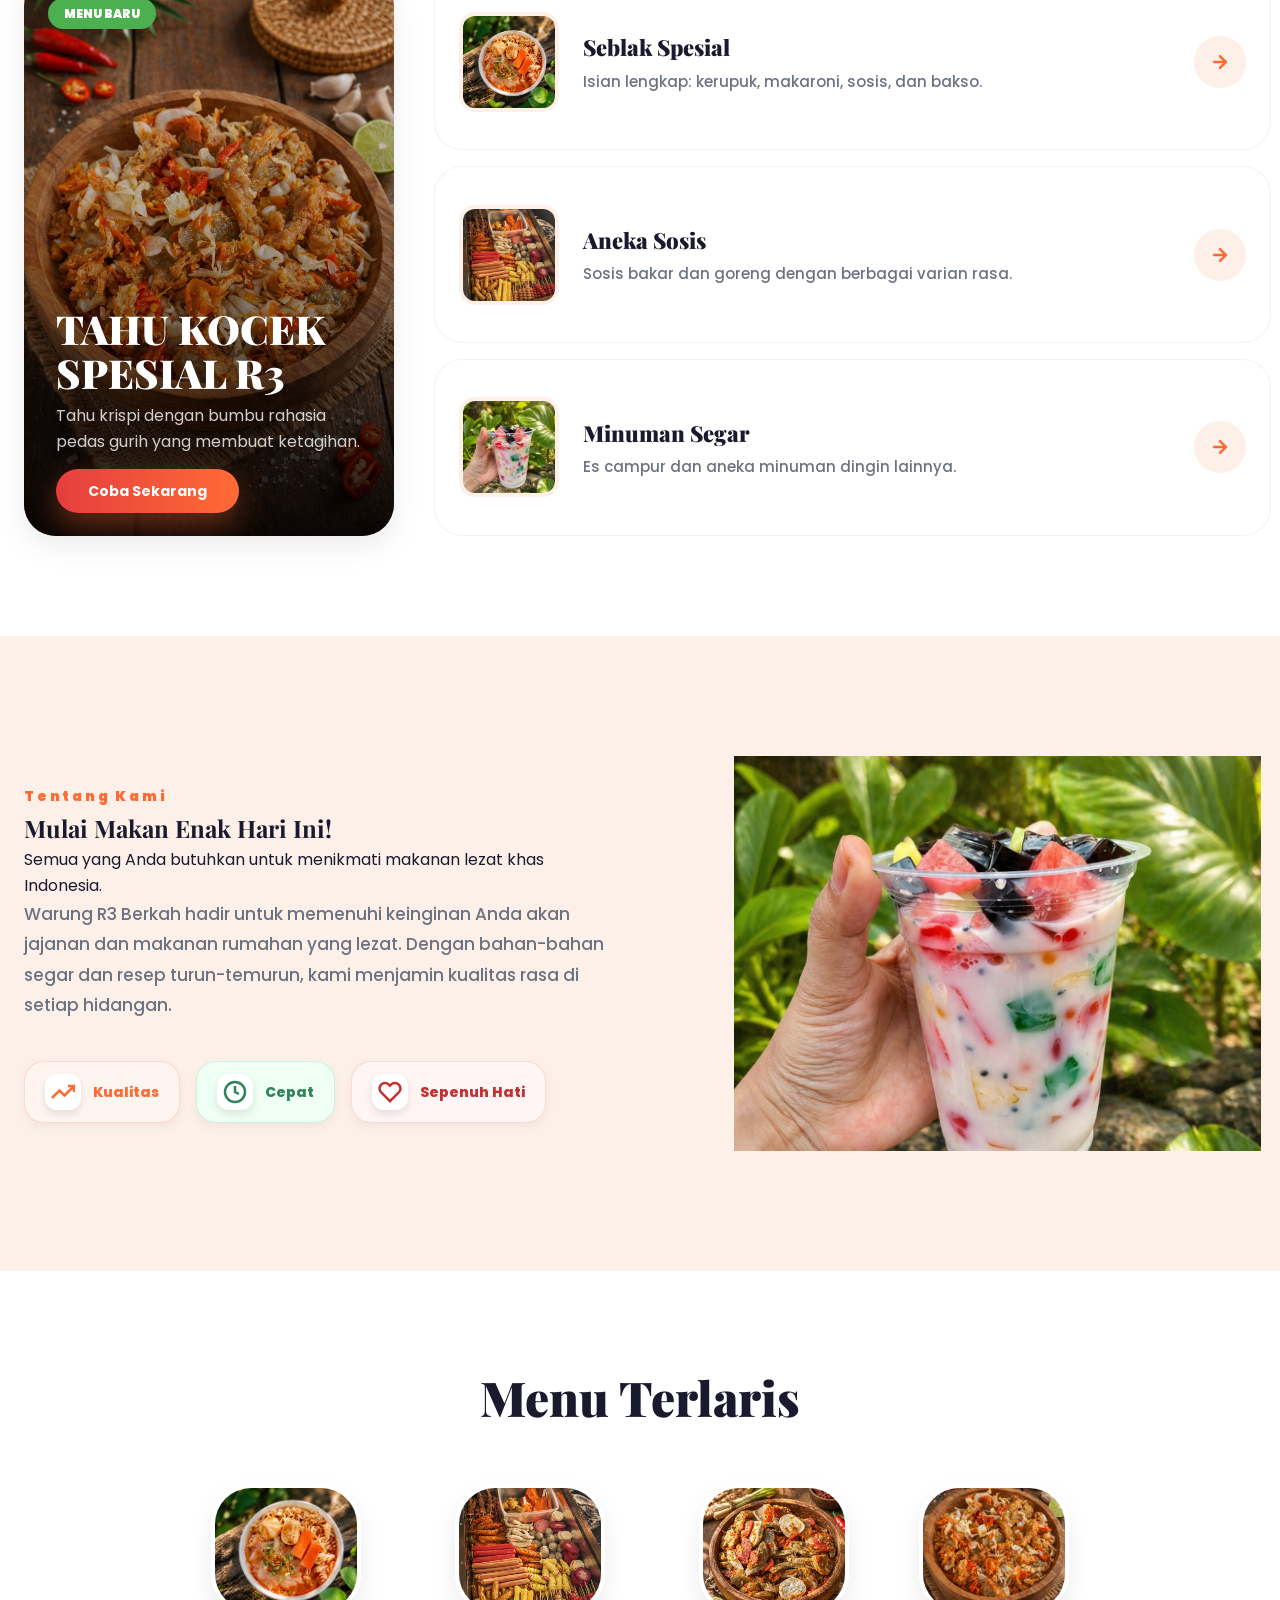
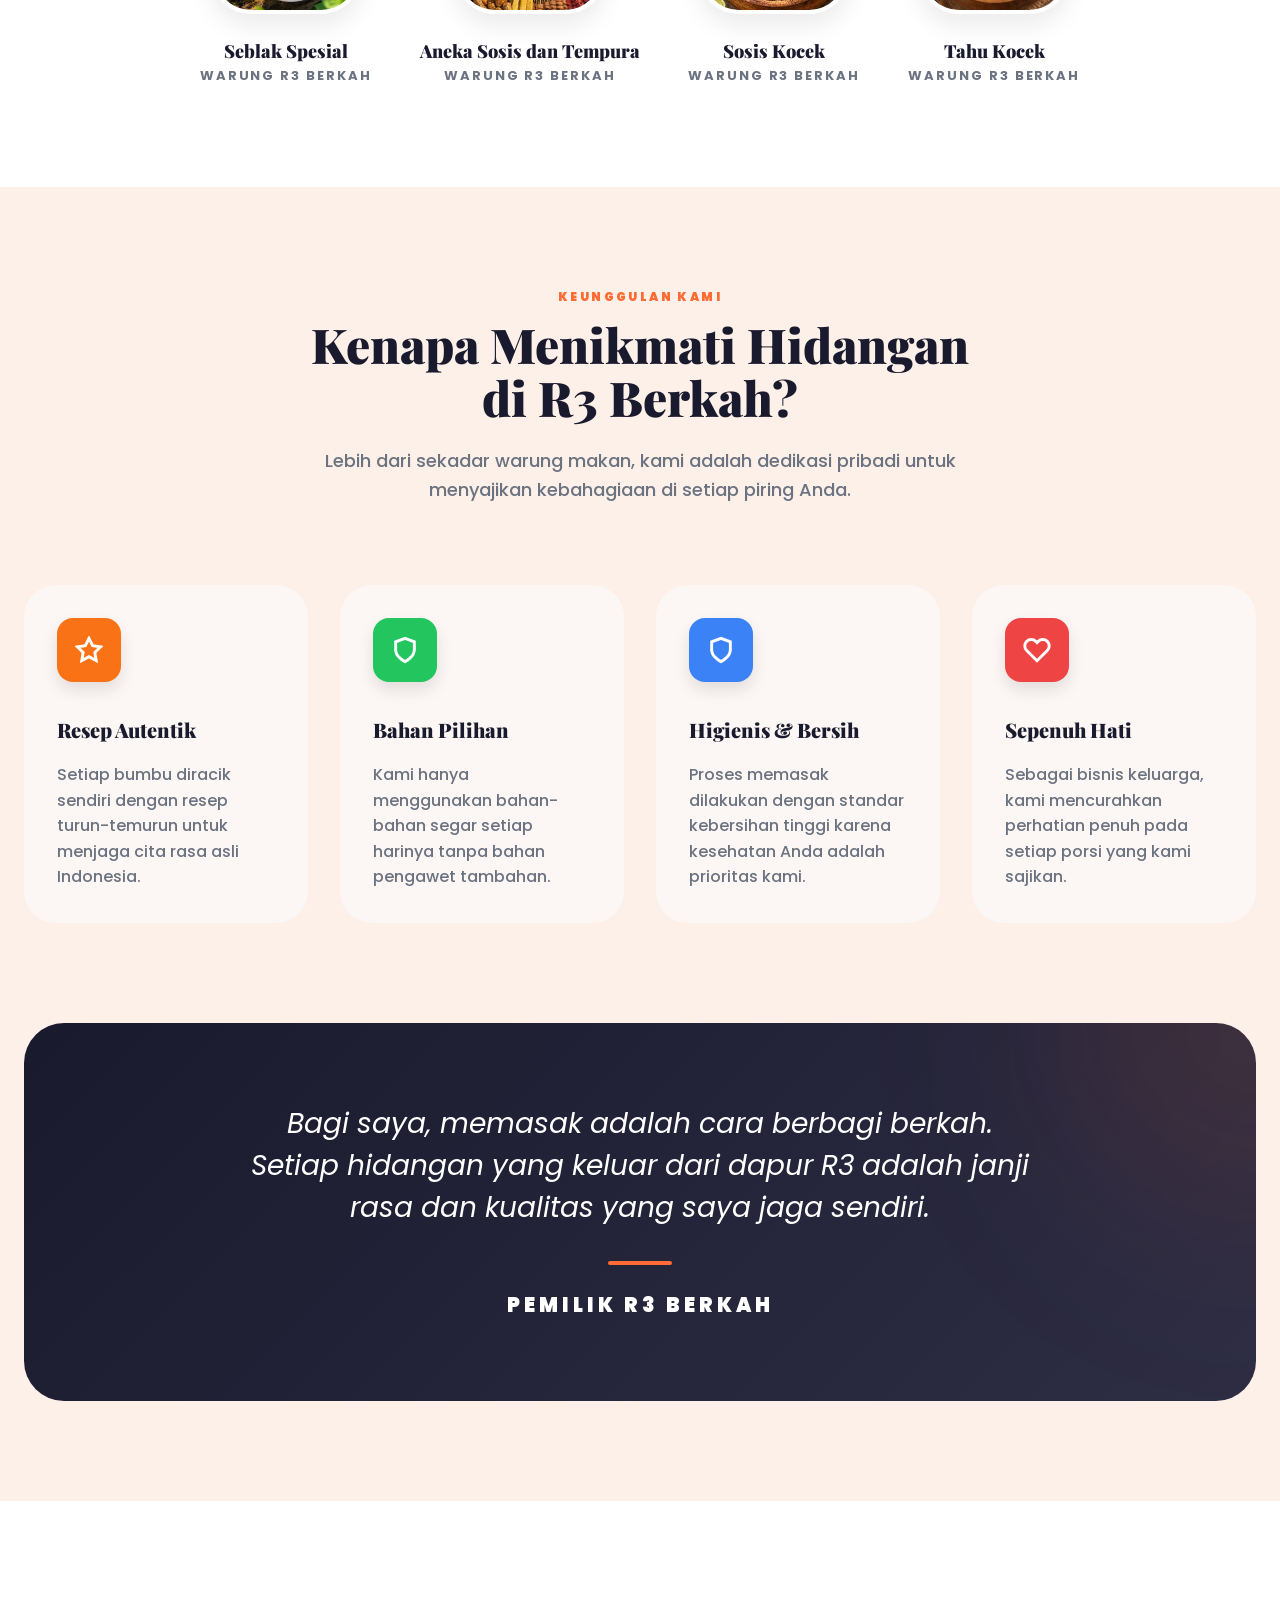
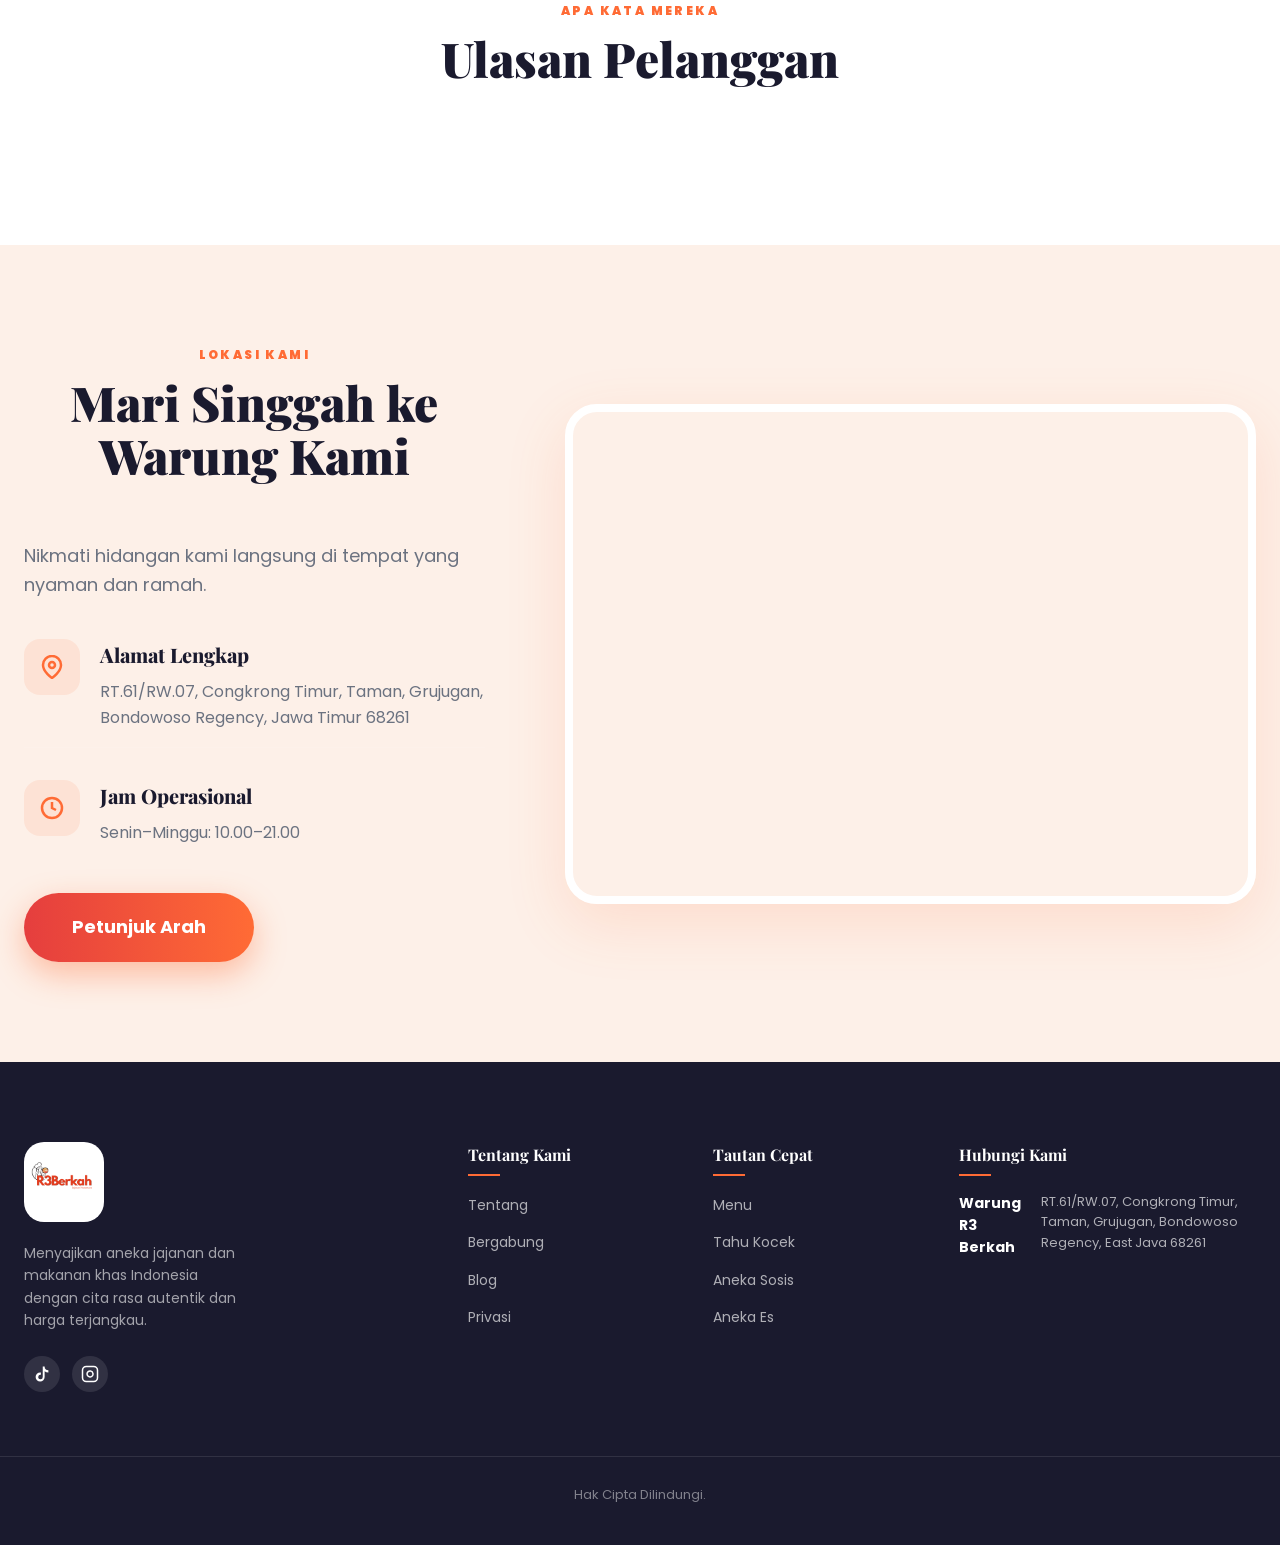
==== commit cda18fb3: "perbarui" ====
--- a/index.html
+++ b/index.html
@@ -520,8 +520,9 @@
               </path>
             </svg>
           </a>
-          <a href="https://www.instagram.com/r3berkah_?utm_source=ig_web_button_share_sheet&igsh=ZDNlZDc0MzIxNw==" class="social-link"><svg width="18" height="18" viewBox="0 0 24 24" fill="none"
-              stroke="currentColor" stroke-width="2">
+          <a href="https://www.instagram.com/r3berkah_?utm_source=ig_web_button_share_sheet&igsh=ZDNlZDc0MzIxNw=="
+            class="social-link"><svg width="18" height="18" viewBox="0 0 24 24" fill="none" stroke="currentColor"
+              stroke-width="2">
               <rect x="2" y="2" width="20" height="20" rx="5" ry="5"></rect>
               <path d="M16 11.37A4 4 0 1 1 12.63 8 4 4 0 0 1 16 11.37z"></path>
               <line x1="17.5" y1="6.5" x2="17.51" y2="6.5"></line>
@@ -577,7 +578,12 @@
 
   <!-- Floating Cart Button -->
   <div id="cart-float" class="cart-float" onclick="toggleCart()">
-    <svg width="28" height="28" viewBox="0 0 24 24" fill="none" stroke="currentColor" stroke-width="2.5" stroke-linecap="round" stroke-linejoin="round"><circle cx="9" cy="21" r="1"></circle><circle cx="20" cy="21" r="1"></circle><path d="M1 1h4l2.68 13.39a2 2 0 0 0 2 1.61h9.72a2 2 0 0 0 2-1.61L23 6H6"></path></svg>
+    <svg width="28" height="28" viewBox="0 0 24 24" fill="none" stroke="currentColor" stroke-width="2.5"
+      stroke-linecap="round" stroke-linejoin="round">
+      <circle cx="9" cy="21" r="1"></circle>
+      <circle cx="20" cy="21" r="1"></circle>
+      <path d="M1 1h4l2.68 13.39a2 2 0 0 0 2 1.61h9.72a2 2 0 0 0 2-1.61L23 6H6"></path>
+    </svg>
     <span id="cart-count" class="cart-badge">0</span>
   </div>
 
@@ -587,19 +593,52 @@
     <div class="cart-header">
       <h3 data-i18n="cart-title">Keranjang Belanja</h3>
       <button class="close-cart" onclick="toggleCart()">
-        <svg width="24" height="24" viewBox="0 0 24 24" fill="none" stroke="currentColor" stroke-width="3" stroke-linecap="round" stroke-linejoin="round"><line x1="18" y1="6" x2="6" y2="18"></line><line x1="6" y1="6" x2="18" y2="18"></line></svg>
+        <svg width="24" height="24" viewBox="0 0 24 24" fill="none" stroke="currentColor" stroke-width="3"
+          stroke-linecap="round" stroke-linejoin="round">
+          <line x1="18" y1="6" x2="6" y2="18"></line>
+          <line x1="6" y1="6" x2="18" y2="18"></line>
+        </svg>
       </button>
     </div>
     <div id="cart-items" class="cart-items">
       <!-- Items will be injected by JS -->
     </div>
     <div class="cart-footer">
+      <div class="cart-collapsible-header" onclick="toggleOrderInfo()">
+        <span class="cart-collapsible-title" data-i18n="cart-info-title">Detail Pemesanan </span>
+        <span class="chevron-icon">
+          <svg width="20" height="20" viewBox="0 0 24 24" fill="none" stroke="currentColor" stroke-width="3"
+            stroke-linecap="round" stroke-linejoin="round">
+            <polyline points="6 9 12 15 18 9"></polyline>
+          </svg>
+        </span>
+      </div>
+      <div id="cart-order-body" class="cart-collapsible-body">
+        <div class="cart-field-wrapper">
+          <label for="customer-name" data-i18n="cart-name-label">Nama Pembeli:</label>
+          <input type="text" id="customer-name" data-i18n-placeholder="cart-name-placeholder"
+            placeholder="Masukkan nama Anda...">
+        </div>
+        <div class="cart-field-wrapper">
+          <label for="pickup-time" data-i18n="cart-pickup-label">Waktu Pengambilan:</label>
+          <input type="text" id="pickup-time" data-i18n-placeholder="cart-pickup-placeholder"
+            placeholder="Contoh: Jam 5 sore / Segera...">
+        </div>
+        <div class="cart-notes-wrapper">
+          <label for="cart-notes" data-i18n="cart-notes-label">Catatan Pesanan (Rasa/Topping/Level):</label>
+          <textarea id="cart-notes" data-i18n-placeholder="cart-notes-placeholder"
+            placeholder="Contoh: Seblak Level 5, Tanpa Sawi..."></textarea>
+        </div>
+      </div>
       <div class="cart-total">
-        <span data-i18n="cart-total">Total:</span>
+        <span data-i18n="cart-total">Total Keseluruhan:</span>
         <span id="cart-total-amount">Rp 0</span>
       </div>
       <button class="btn-checkout" onclick="checkoutWA()">
-        <svg width="20" height="20" viewBox="0 0 24 24" fill="currentColor"><path d="M17.472 14.382c-.297-.149-1.758-.867-2.03-.967-.273-.099-.471-.148-.67.15-.197.297-.767.966-.94 1.164-.173.199-.347.223-.644.075-.297-.15-1.255-.463-2.39-1.475-.883-.788-1.48-1.761-1.653-2.059-.173-.297-.018-.458.13-.606.134-.133.298-.347.446-.52.149-.174.198-.298.298-.497.099-.198.05-.371-.025-.52-.075-.149-.67-1.612-.916-2.207-.242-.579-.487-.5-.669-.51-.173-.008-.371-.01-.57-.01-.198 0-.52.074-.792.372-.272.297-1.04 1.016-1.04 2.479 0 1.462 1.065 2.875 1.213 3.074.149.198 2.096 3.2 5.077 4.487.709.306 1.262.489 1.694.625.712.227 1.36.195 1.871.118.571-.085 1.758-.719 2.006-1.413.248-.694.248-1.289.173-1.413-.074-.124-.272-.198-.57-.347m-5.421 7.403h-.004a9.87 9.87 0 01-5.031-1.378l-.361-.214-3.741.982.998-3.648-.235-.374a9.86 9.86 0 01-1.51-5.26c.001-5.45 4.436-9.884 9.888-9.884 2.64 0 5.122 1.03 6.988 2.898a9.825 9.825 0 012.893 6.994c-.003 5.45-4.437 9.884-9.885 9.884m8.413-18.297A11.815 11.815 0 0012.05 0C5.495 0 .16 5.335.157 11.892c0 2.096.547 4.142 1.588 5.945L.057 24l6.305-1.654a11.882 11.882 0 005.683 1.448h.005c6.554 0 11.89-5.335 11.893-11.893a11.821 11.821 0 00-3.48-8.413z"/></svg>
+        <svg width="20" height="20" viewBox="0 0 24 24" fill="currentColor">
+          <path
+            d="M17.472 14.382c-.297-.149-1.758-.867-2.03-.967-.273-.099-.471-.148-.67.15-.197.297-.767.966-.94 1.164-.173.199-.347.223-.644.075-.297-.15-1.255-.463-2.39-1.475-.883-.788-1.48-1.761-1.653-2.059-.173-.297-.018-.458.13-.606.134-.133.298-.347.446-.52.149-.174.198-.298.298-.497.099-.198.05-.371-.025-.52-.075-.149-.67-1.612-.916-2.207-.242-.579-.487-.5-.669-.51-.173-.008-.371-.01-.57-.01-.198 0-.52.074-.792.372-.272.297-1.04 1.016-1.04 2.479 0 1.462 1.065 2.875 1.213 3.074.149.198 2.096 3.2 5.077 4.487.709.306 1.262.489 1.694.625.712.227 1.36.195 1.871.118.571-.085 1.758-.719 2.006-1.413.248-.694.248-1.289.173-1.413-.074-.124-.272-.198-.57-.347m-5.421 7.403h-.004a9.87 9.87 0 01-5.031-1.378l-.361-.214-3.741.982.998-3.648-.235-.374a9.86 9.86 0 01-1.51-5.26c.001-5.45 4.436-9.884 9.888-9.884 2.64 0 5.122 1.03 6.988 2.898a9.825 9.825 0 012.893 6.994c-.003 5.45-4.437 9.884-9.885 9.884m8.413-18.297A11.815 11.815 0 0012.05 0C5.495 0 .16 5.335.157 11.892c0 2.096.547 4.142 1.588 5.945L.057 24l6.305-1.654a11.882 11.882 0 005.683 1.448h.005c6.554 0 11.89-5.335 11.893-11.893a11.821 11.821 0 00-3.48-8.413z" />
+        </svg>
         <span data-i18n="cart-checkout">Pesan via WhatsApp</span>
       </button>
     </div>
--- a/style.css
+++ b/style.css
@@ -3275,7 +3275,7 @@
   right: -450px;
   width: 400px;
   height: 100vh;
-  background: var(--card-bg);
+  background: #ffffff; /* Solid White */
   box-shadow: -10px 0 40px rgba(0, 0, 0, 0.1);
   z-index: 2000;
   transition: right 0.4s cubic-bezier(0.4, 0, 0.2, 1);
@@ -3318,6 +3318,68 @@
   padding: 24px;
 }
 
+.cart-field-wrapper {
+  margin-bottom: 16px;
+}
+
+.cart-field-wrapper label {
+  display: block;
+  font-size: 13px;
+  font-weight: 800;
+  margin-bottom: 8px;
+  color: var(--foreground);
+}
+
+.cart-field-wrapper input {
+  width: 100%;
+  padding: 12px;
+  border-radius: 12px;
+  border: 1px solid rgba(0, 0, 0, 0.1);
+  background: #f9f9f9;
+  color: #333333;
+  font-family: inherit;
+  font-size: 14px;
+  transition: all 0.3s;
+}
+
+.cart-field-wrapper input:focus {
+  outline: none;
+  border-color: var(--primary);
+  box-shadow: 0 0 0 4px rgba(255, 107, 53, 0.1);
+}
+
+.cart-notes-wrapper {
+  margin-bottom: 20px;
+}
+
+.cart-notes-wrapper label {
+  display: block;
+  font-size: 13px;
+  font-weight: 800;
+  margin-bottom: 8px;
+  color: var(--foreground);
+}
+
+.cart-notes-wrapper textarea {
+  width: 100%;
+  height: 80px;
+  padding: 12px;
+  border-radius: 12px;
+  border: 1px solid rgba(0, 0, 0, 0.1);
+  background: #f9f9f9;
+  color: #333333;
+  font-family: inherit;
+  font-size: 14px;
+  resize: none;
+  transition: all 0.3s;
+}
+
+.cart-notes-wrapper textarea:focus {
+  outline: none;
+  border-color: var(--primary);
+  box-shadow: 0 0 0 4px rgba(255, 107, 53, 0.1);
+}
+
 .cart-item {
   display: flex;
   gap: 16px;
@@ -3378,7 +3440,52 @@
 .cart-footer {
   padding: 24px;
   border-top: 1px solid rgba(0, 0, 0, 0.05);
-  background: var(--background);
+  background: #ffffff; /* Solid White */
+}
+
+.cart-collapsible-header {
+  display: flex;
+  justify-content: space-between;
+  align-items: center;
+  padding: 12px 0;
+  cursor: pointer;
+  border-bottom: 1px solid rgba(0, 0, 0, 0.03);
+  margin-bottom: 12px;
+  transition: all 0.3s;
+}
+
+.cart-collapsible-header:hover {
+  opacity: 0.8;
+}
+
+.cart-collapsible-title {
+  font-size: 14px;
+  font-weight: 800;
+  color: var(--primary);
+  text-transform: uppercase;
+  letter-spacing: 0.5px;
+}
+
+.cart-collapsible-body {
+  max-height: 500px;
+  overflow: hidden;
+  transition: max-height 0.4s cubic-bezier(0.4, 0, 0.2, 1), opacity 0.3s, margin 0.3s;
+  opacity: 1;
+}
+
+.cart-collapsible-body.collapsed {
+  max-height: 0;
+  opacity: 0;
+  margin-bottom: 0;
+  pointer-events: none;
+}
+
+.chevron-icon {
+  transition: transform 0.3s;
+}
+
+.collapsed-icon .chevron-icon {
+  transform: rotate(-180deg);
 }
 
 .cart-total {
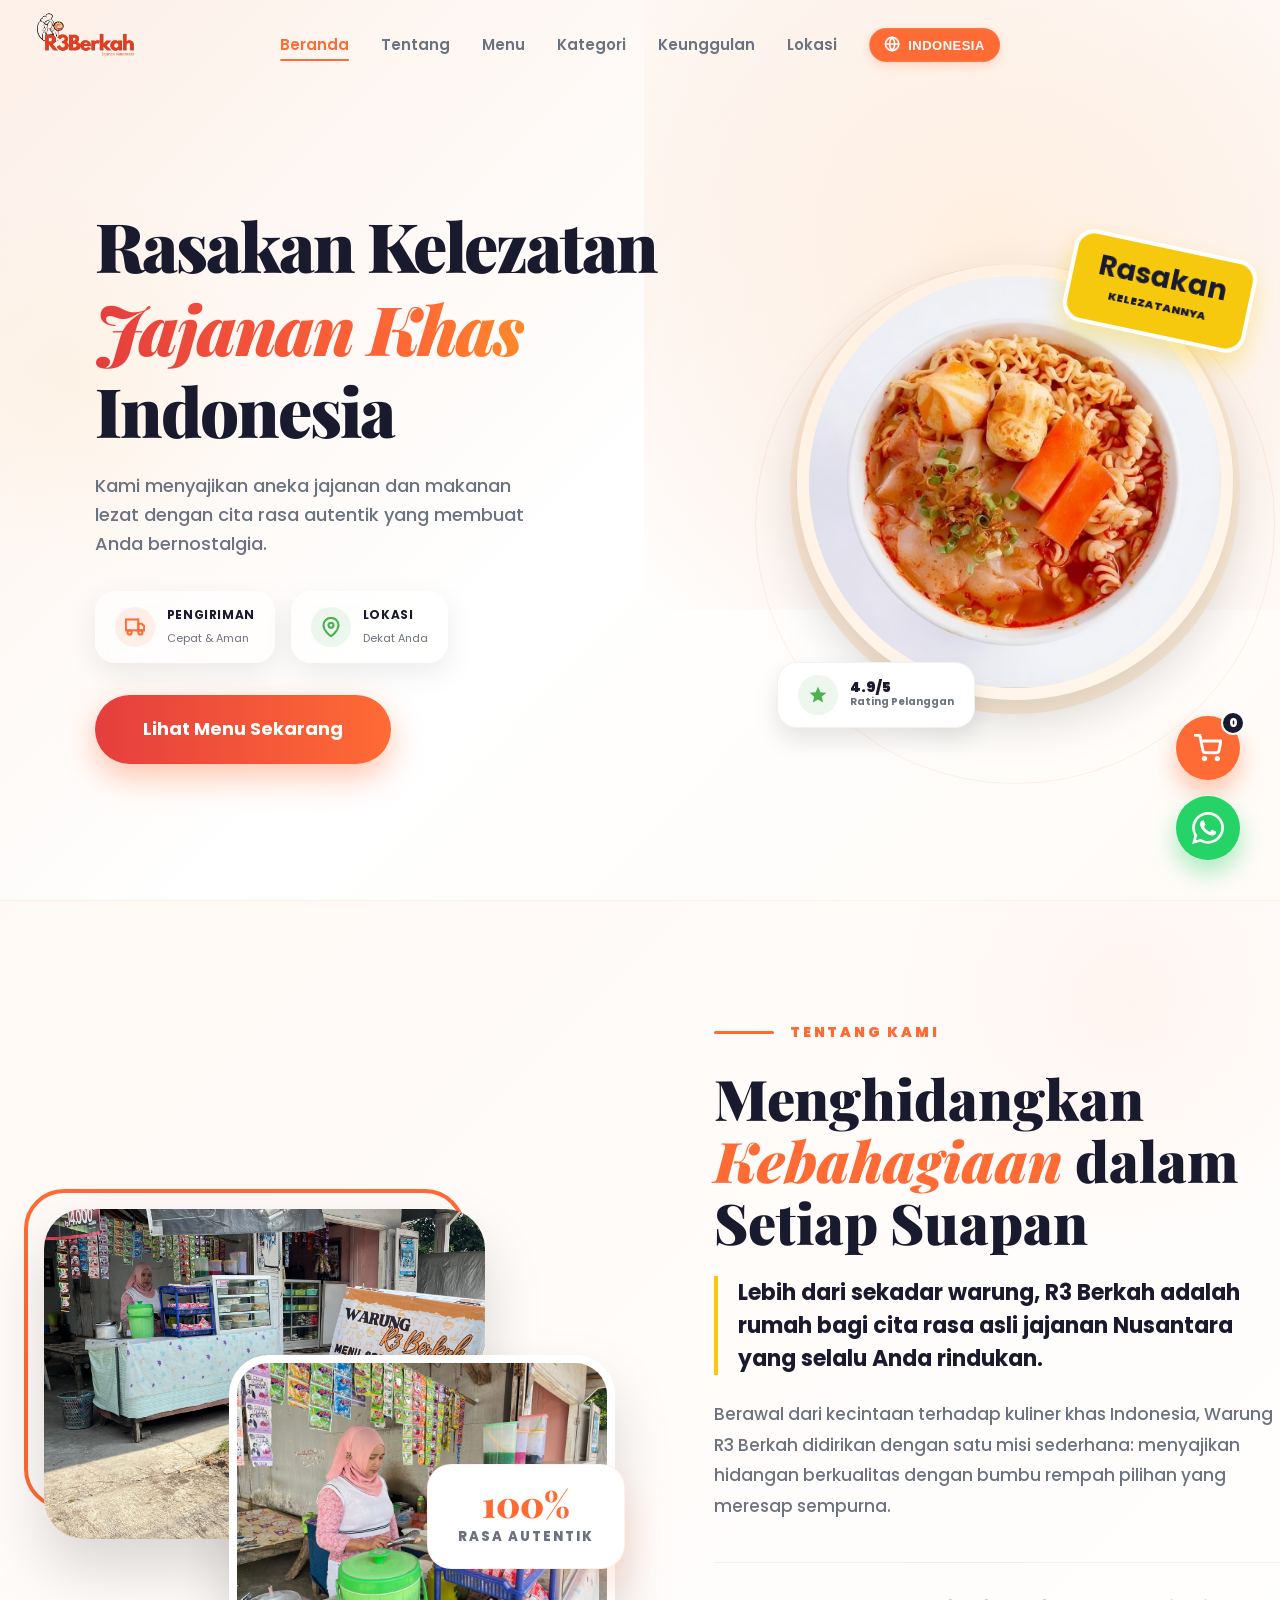
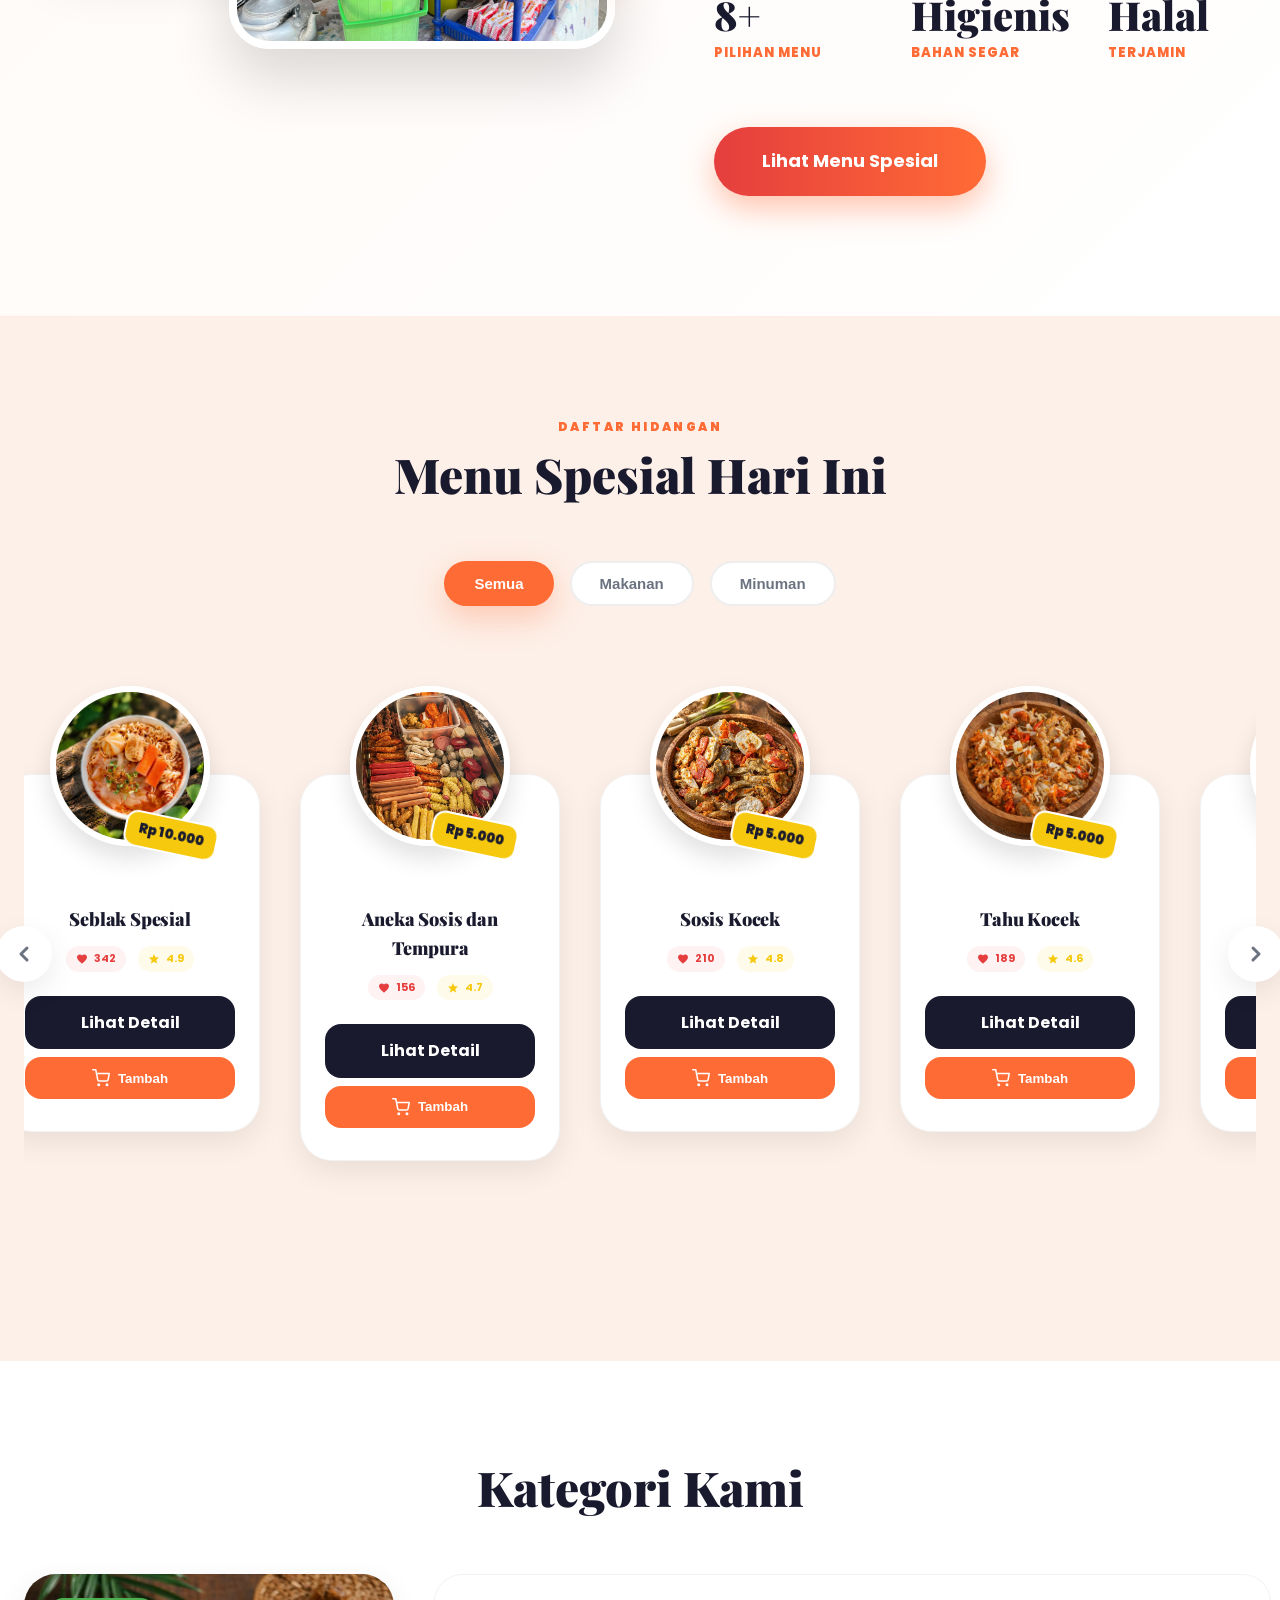
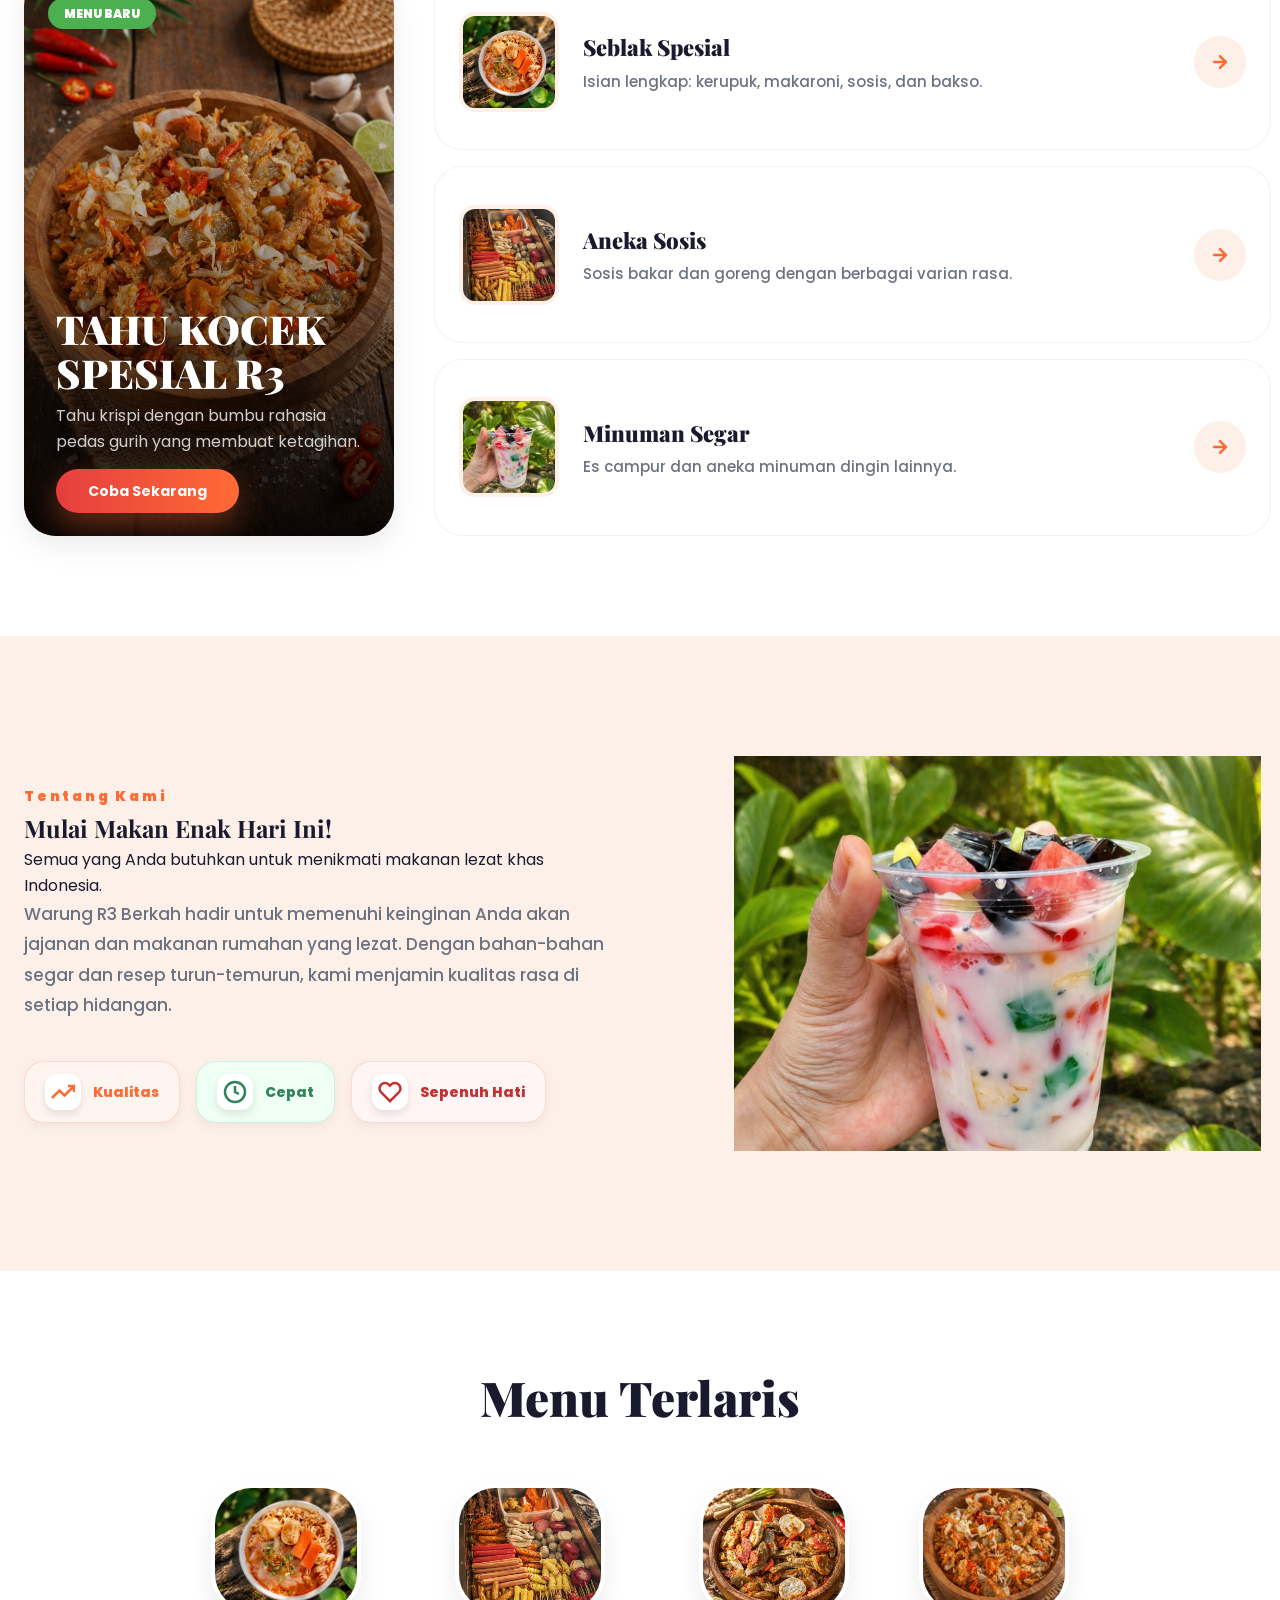
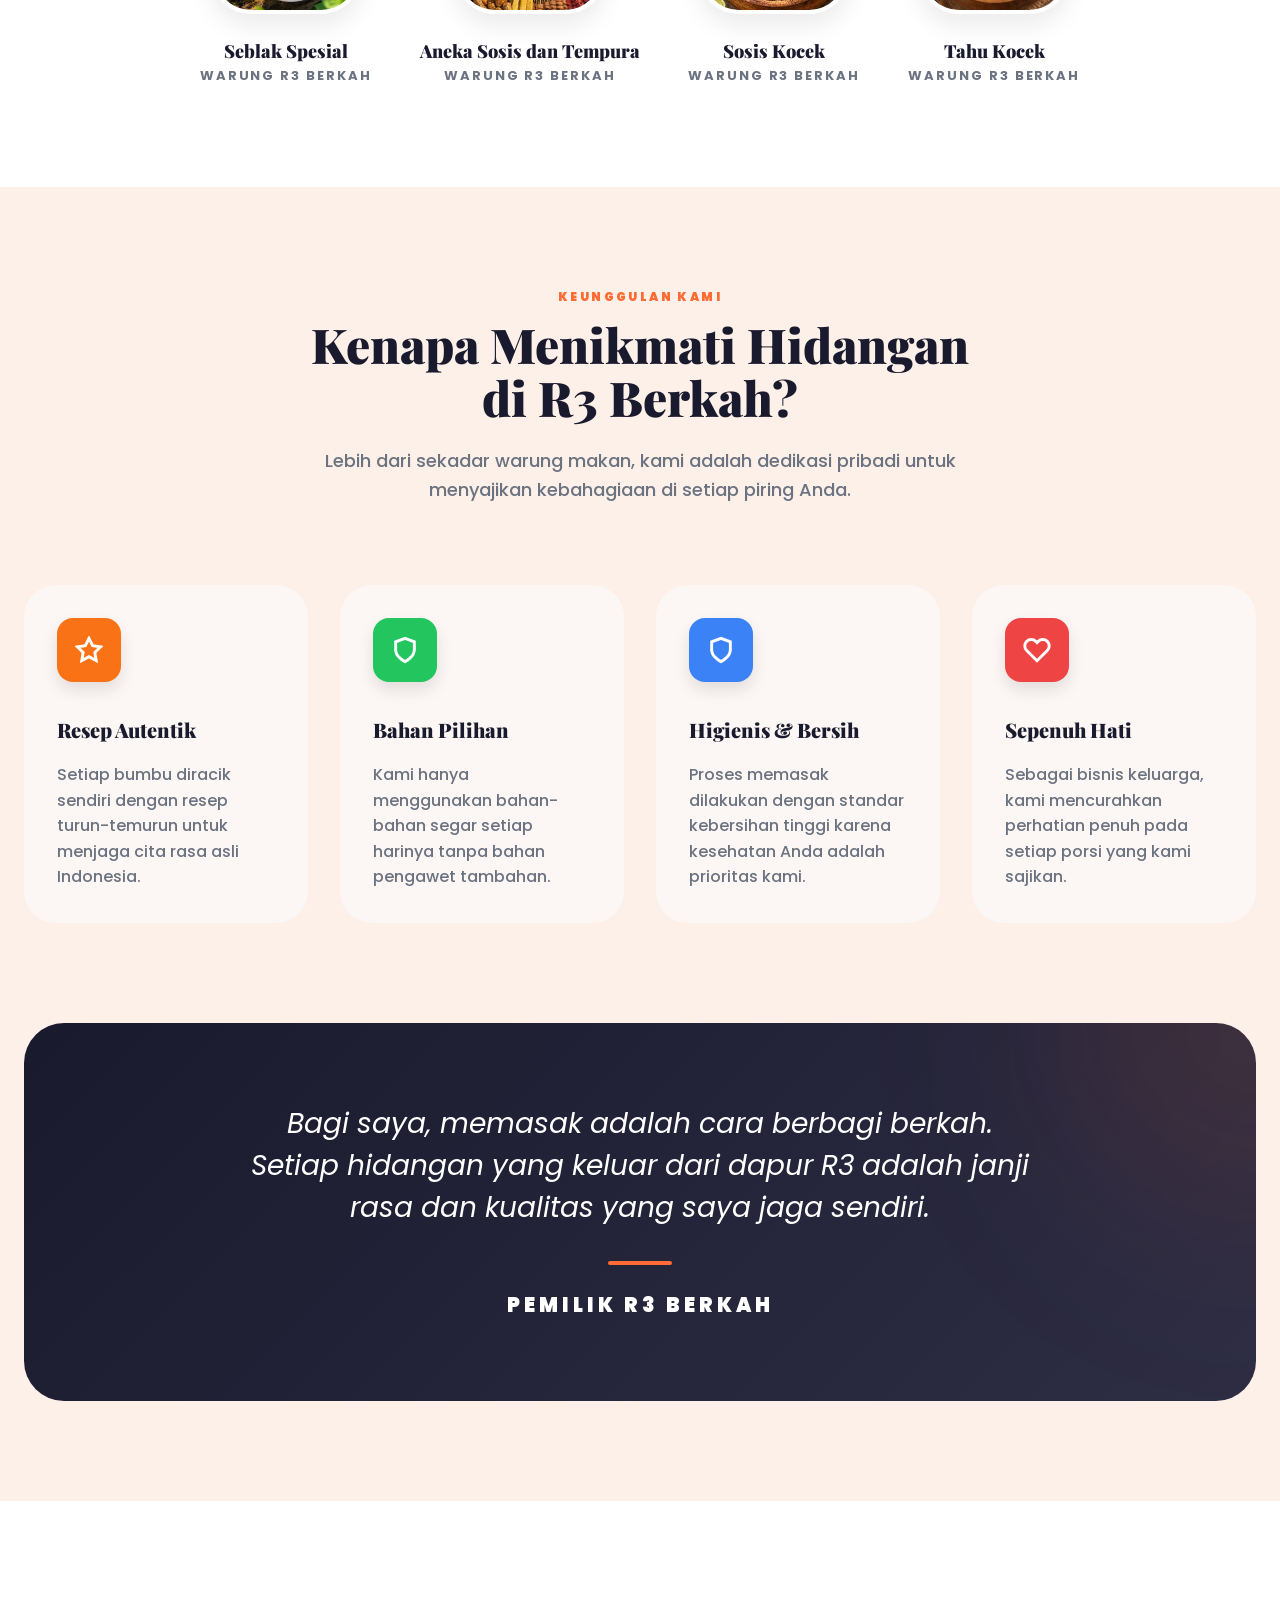
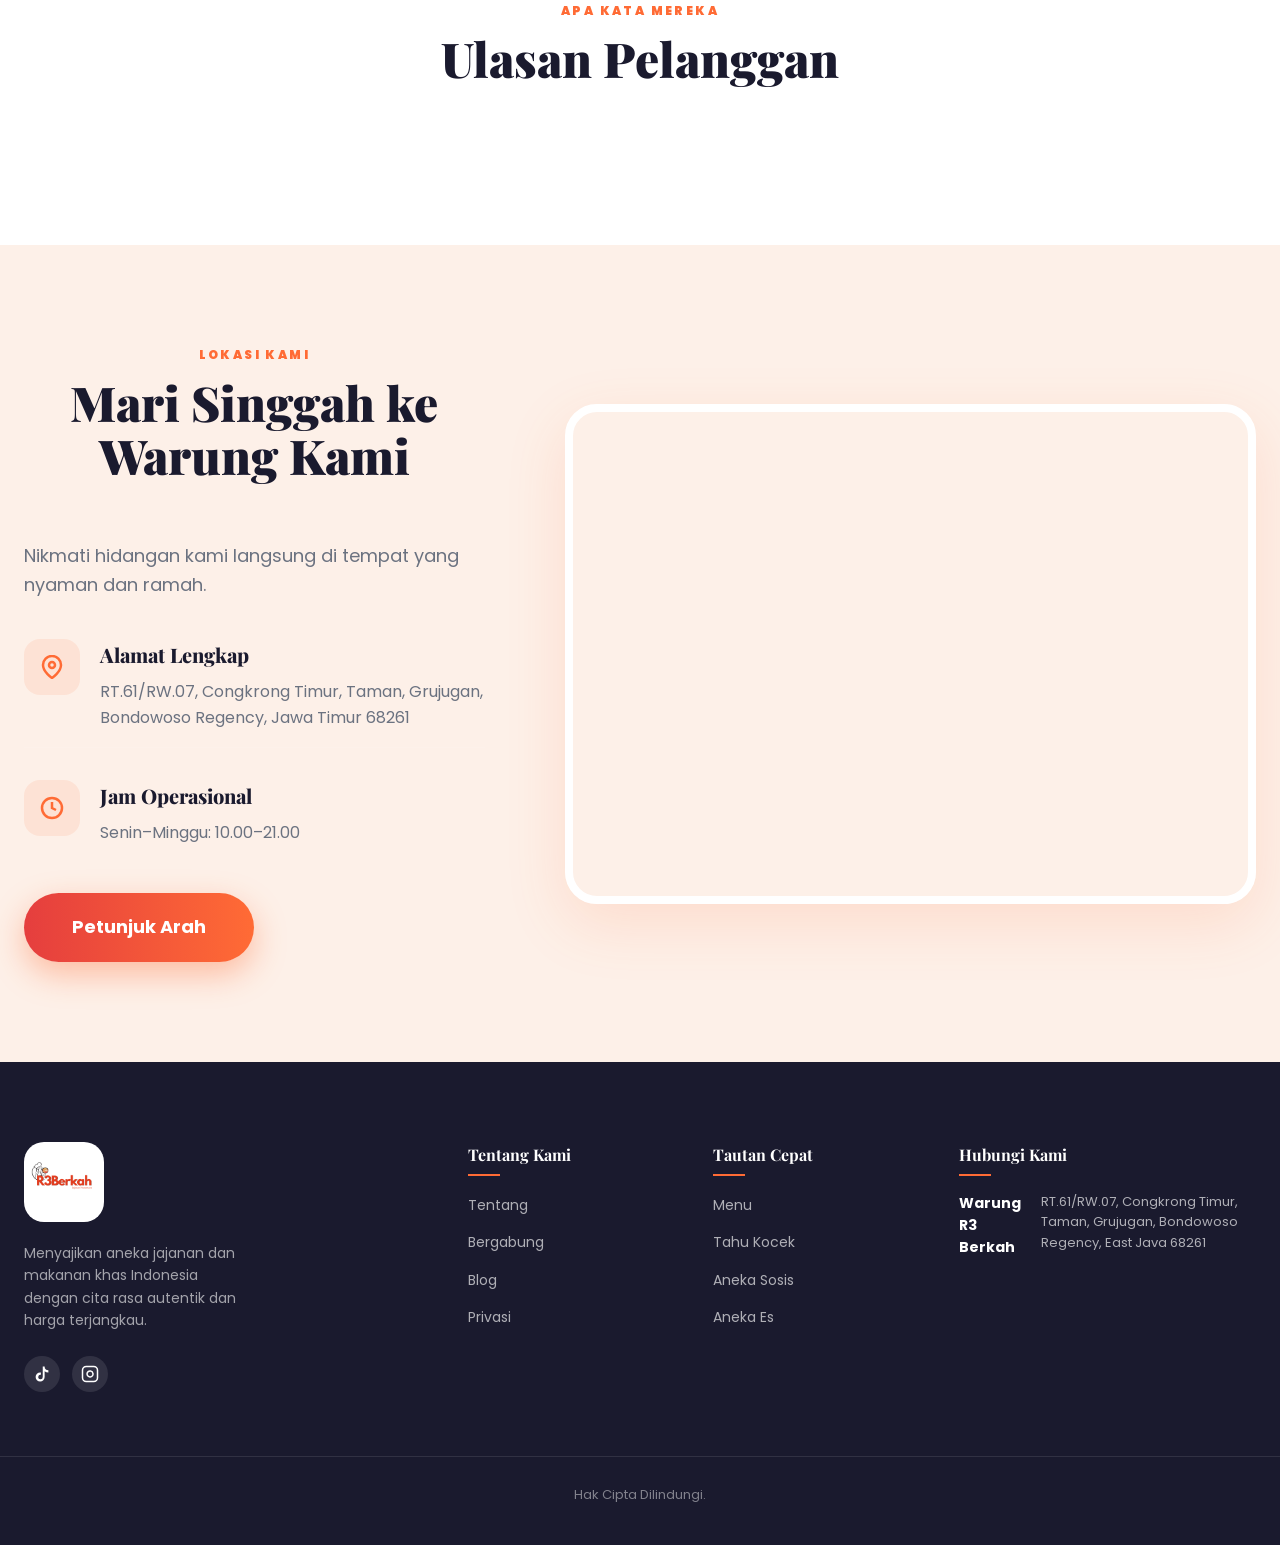
==== commit 4a8d1817: "pembaruan" ====
--- a/index.html
+++ b/index.html
@@ -140,8 +140,8 @@
       <div class="about-img-side" data-aos="zoom-3d-in">
         <div class="about-image-wrapper">
           <div class="about-decor-square"></div>
-          <div class="about-img-container img-1" onclick="openLightbox('assets/warung-saya.jpeg')">
-            <img src="assets/warung-saya.jpeg" alt="Warung R3 Berkah" class="about-img-main">
+          <div class="about-img-container img-1" onclick="openLightbox('assets/gambar_warung(1).jpeg')">
+            <img src="assets/gambar_warung(1).jpeg" alt="Warung R3 Berkah" class="about-img-main">
             <div class="img-overlay">
               <svg width="32" height="32" viewBox="0 0 24 24" fill="none" stroke="white" stroke-width="2"
                 stroke-linecap="round" stroke-linejoin="round">
@@ -152,8 +152,8 @@
               </svg>
             </div>
           </div>
-          <div class="about-img-container img-2" onclick="openLightbox('assets/foto-utama-seblak.jpeg')">
-            <img src="assets/foto-utama-seblak.jpeg" alt="Seblak Spesial R3" class="about-img-main">
+          <div class="about-img-container img-2" onclick="openLightbox('assets/gambar_warung(2).jpeg')">
+            <img src="assets/gambar_warung(2).jpeg" alt="Seblak Spesial R3" class="about-img-main">
             <div class="img-overlay">
               <svg width="32" height="32" viewBox="0 0 24 24" fill="none" stroke="white" stroke-width="2"
                 stroke-linecap="round" stroke-linejoin="round">
@@ -644,11 +644,15 @@
     </div>
   </div>
 
+  <div id="lightbox-modal" class="lightbox-modal" onclick="closeLightbox()">
+    <span class="lightbox-close">&times;</span>
+    <img class="lightbox-content" id="lightbox-img">
+  </div>
+
   <script src="data.js"></script>
   <script src="https://unpkg.com/aos@next/dist/aos.js"></script>
   <script src="translations.js"></script>
   <script src="script.js" defer></script>
-
 </body>
 
 </html>
--- a/style.css
+++ b/style.css
@@ -3547,4 +3547,73 @@
     width: 56px;
     height: 56px;
   }
+}
+
+/* Lightbox Modal */
+.lightbox-modal {
+  display: none;
+  position: fixed;
+  z-index: 10000;
+  padding-top: 50px;
+  left: 0;
+  top: 0;
+  width: 100%;
+  height: 100%;
+  overflow: auto;
+  background-color: rgba(0, 0, 0, 0.9);
+  backdrop-filter: blur(8px);
+  cursor: zoom-out;
+  opacity: 0;
+  transition: opacity 0.3s ease;
+}
+
+.lightbox-modal.active {
+  display: flex;
+  justify-content: center;
+  align-items: center;
+  opacity: 1;
+}
+
+.lightbox-content {
+  margin: auto;
+  display: block;
+  max-width: 90%;
+  max-height: 80vh;
+  border-radius: 20px;
+  box-shadow: 0 0 50px rgba(0,0,0,0.5);
+  transform: scale(0.8);
+  transition: transform 0.3s cubic-bezier(0.34, 1.56, 0.64, 1);
+}
+
+.lightbox-modal.active .lightbox-content {
+  transform: scale(1);
+}
+
+.lightbox-close {
+  position: absolute;
+  top: 30px;
+  right: 40px;
+  color: #f1f1f1;
+  font-size: 60px;
+  font-weight: 200;
+  transition: 0.3s;
+  cursor: pointer;
+  z-index: 10001;
+  line-height: 1;
+}
+
+.lightbox-close:hover {
+  color: var(--primary);
+  transform: scale(1.1);
+}
+
+@media only screen and (max-width: 700px) {
+  .lightbox-content {
+    width: 95%;
+  }
+  .lightbox-close {
+    top: 20px;
+    right: 25px;
+    font-size: 50px;
+  }
 }
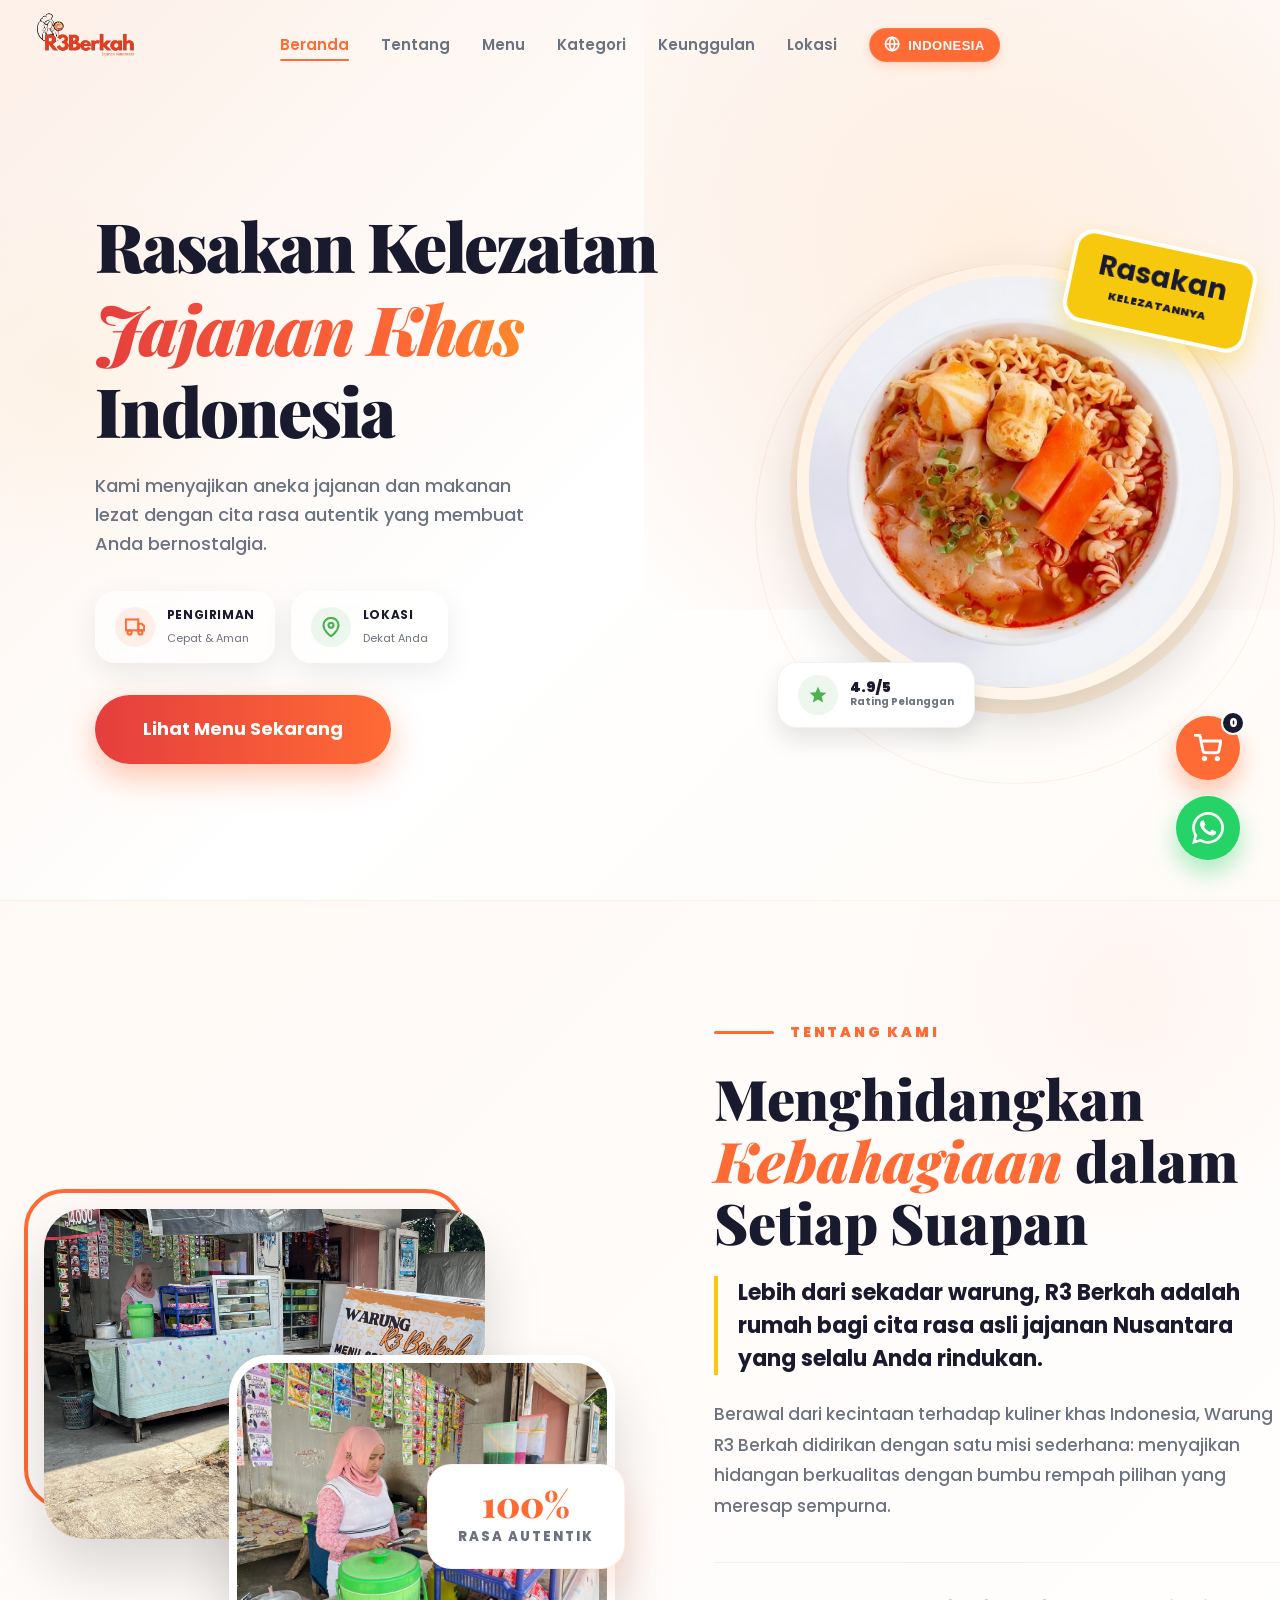
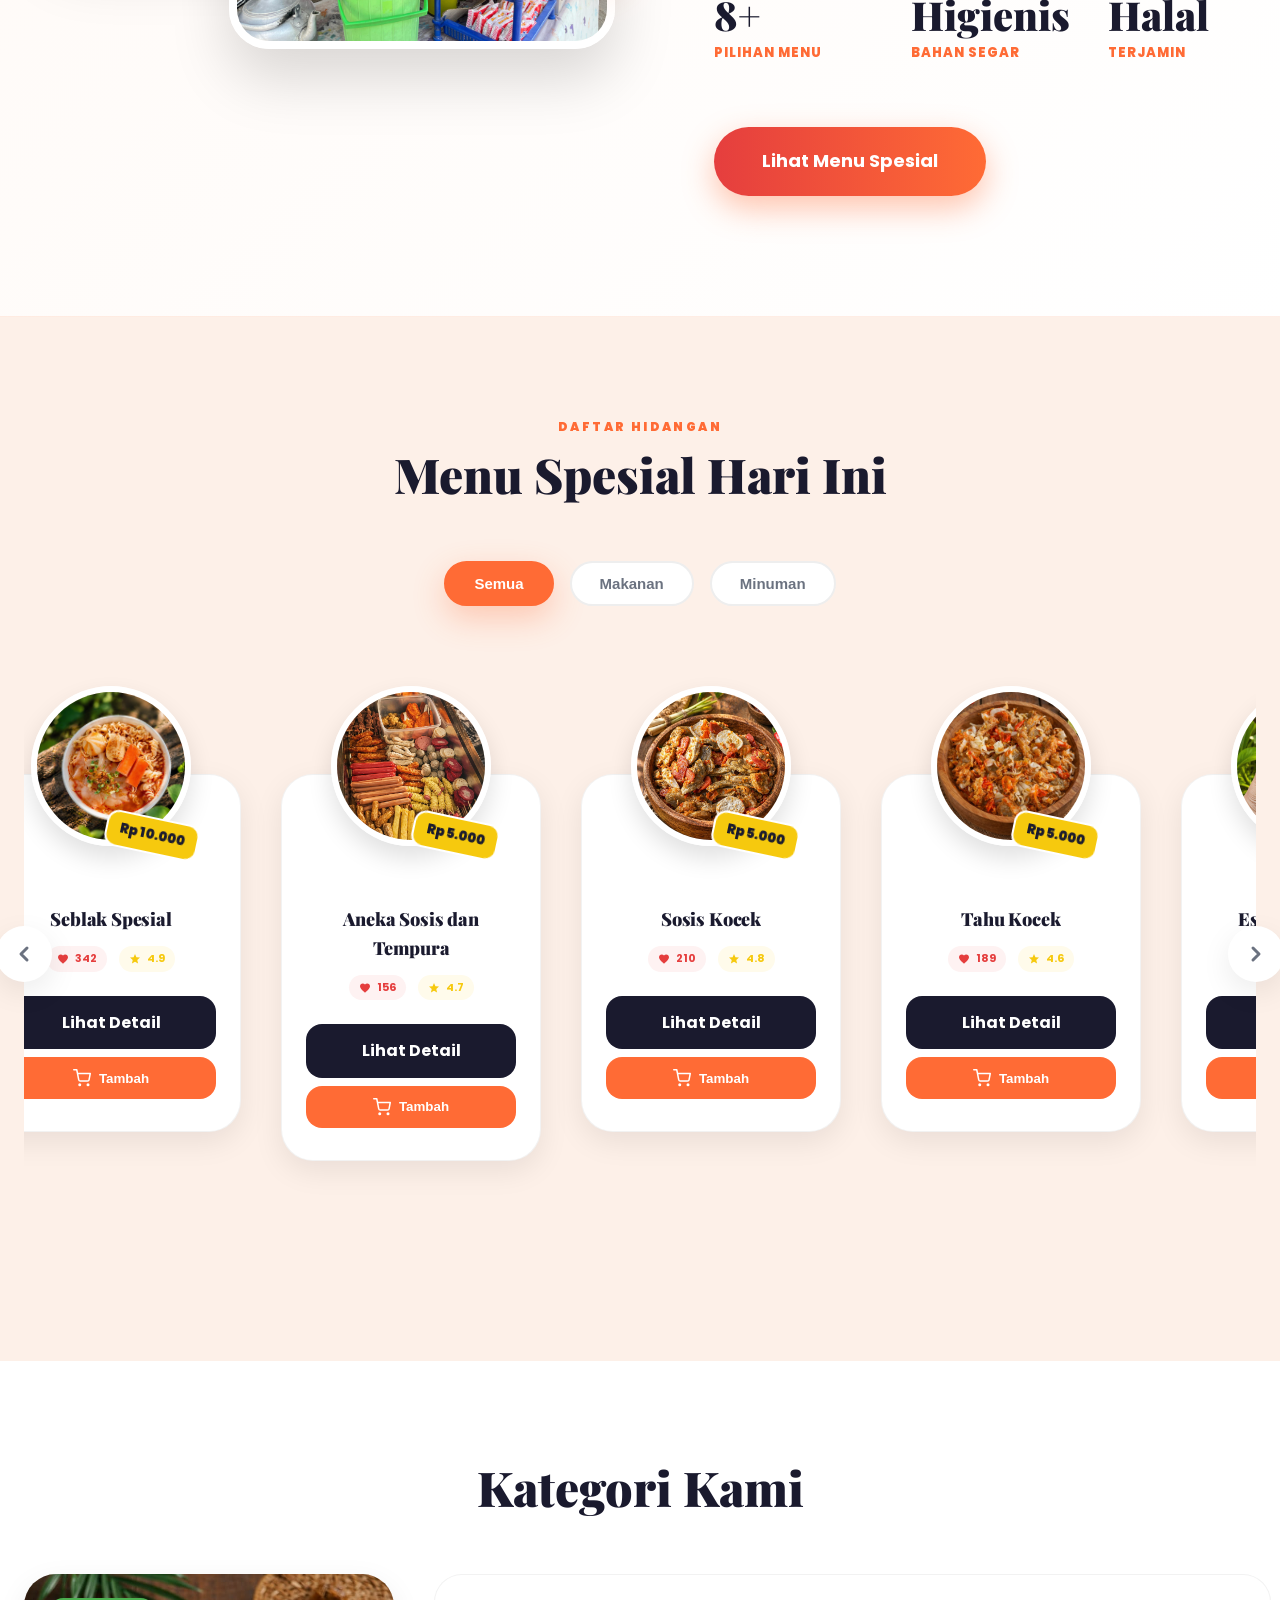
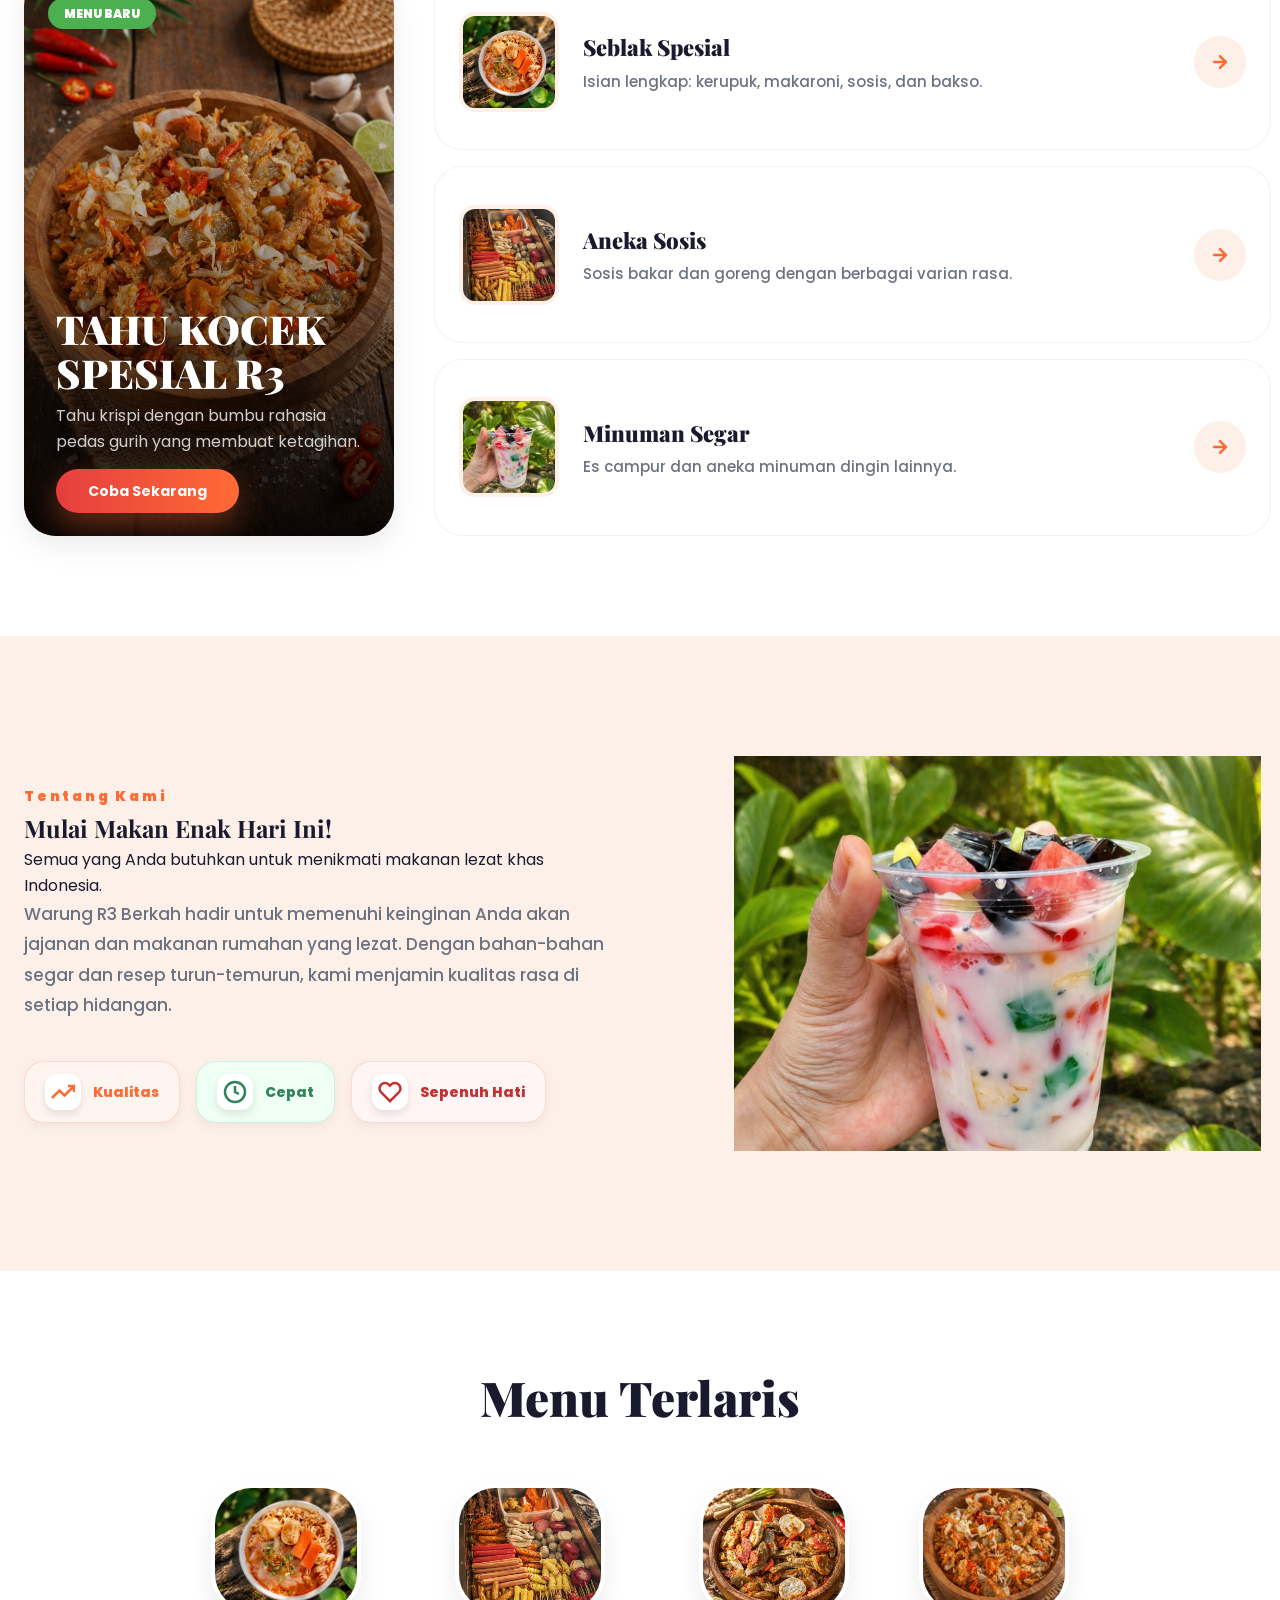
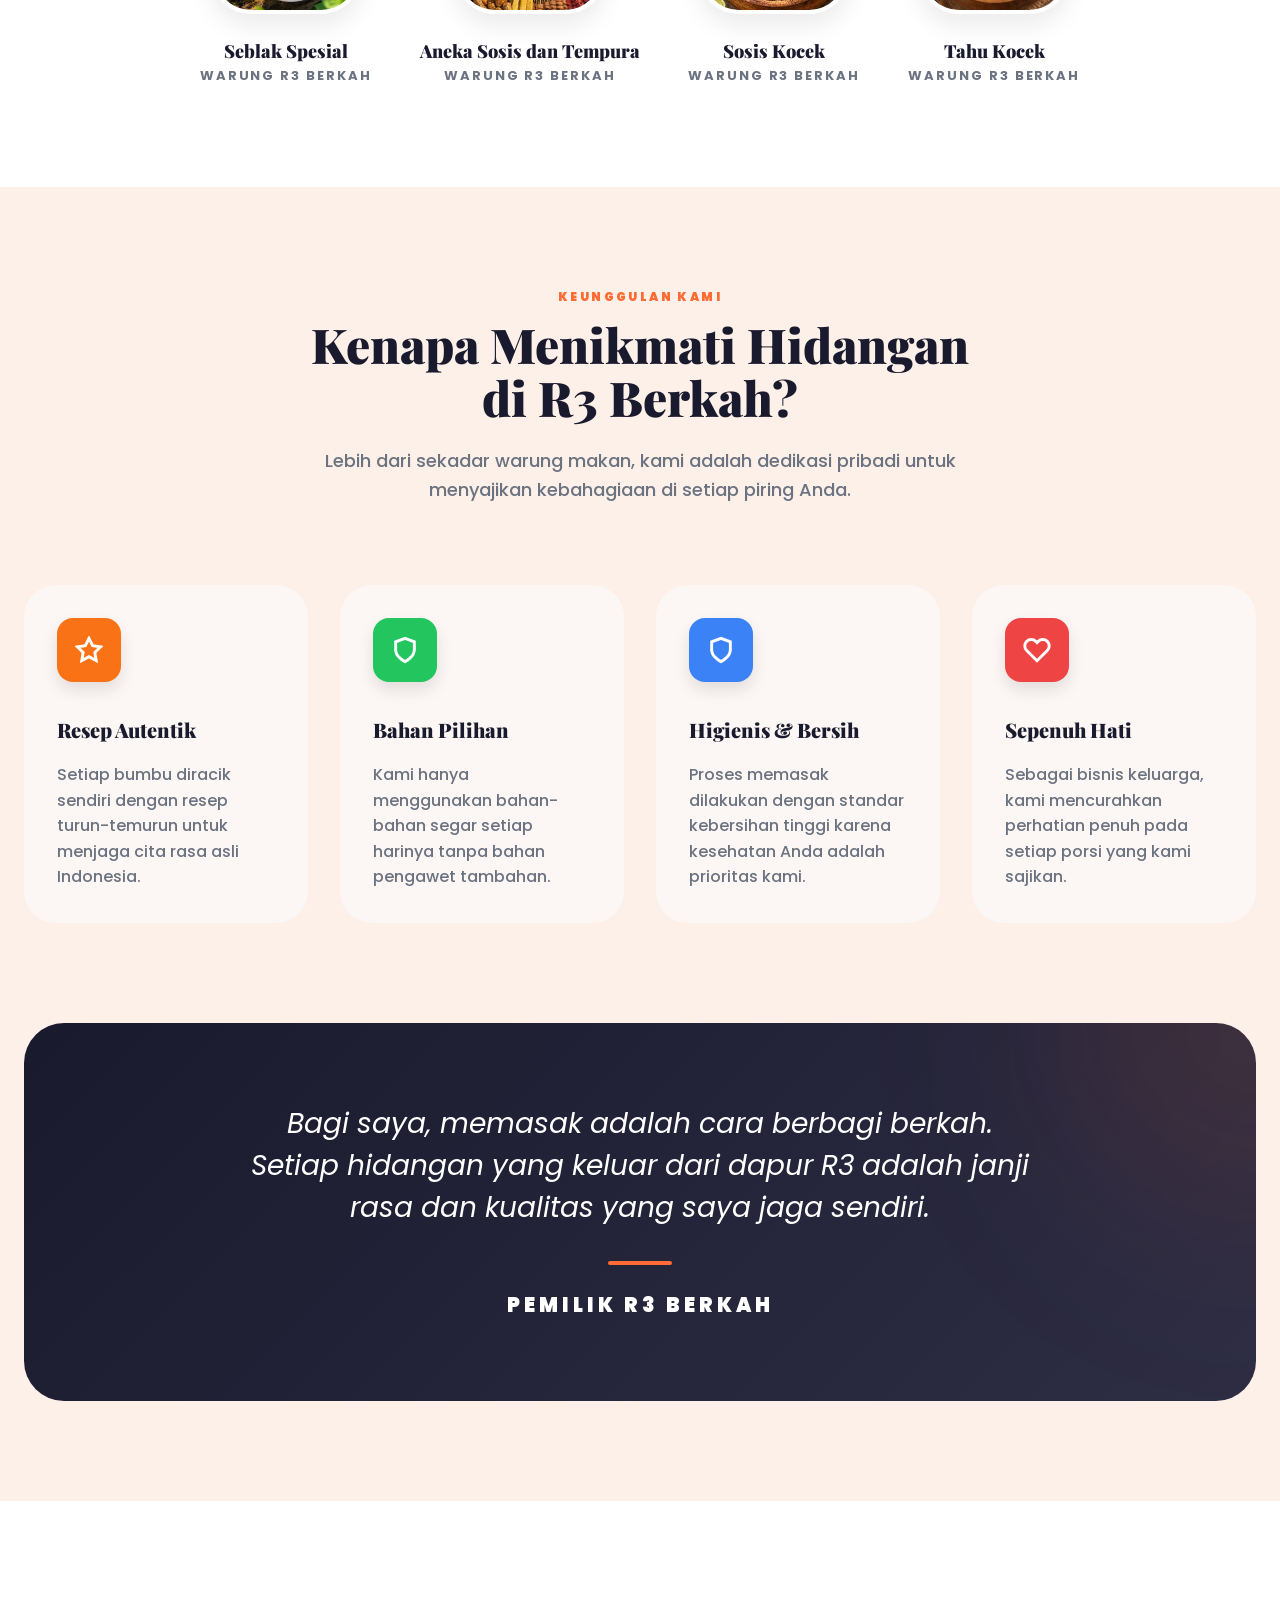
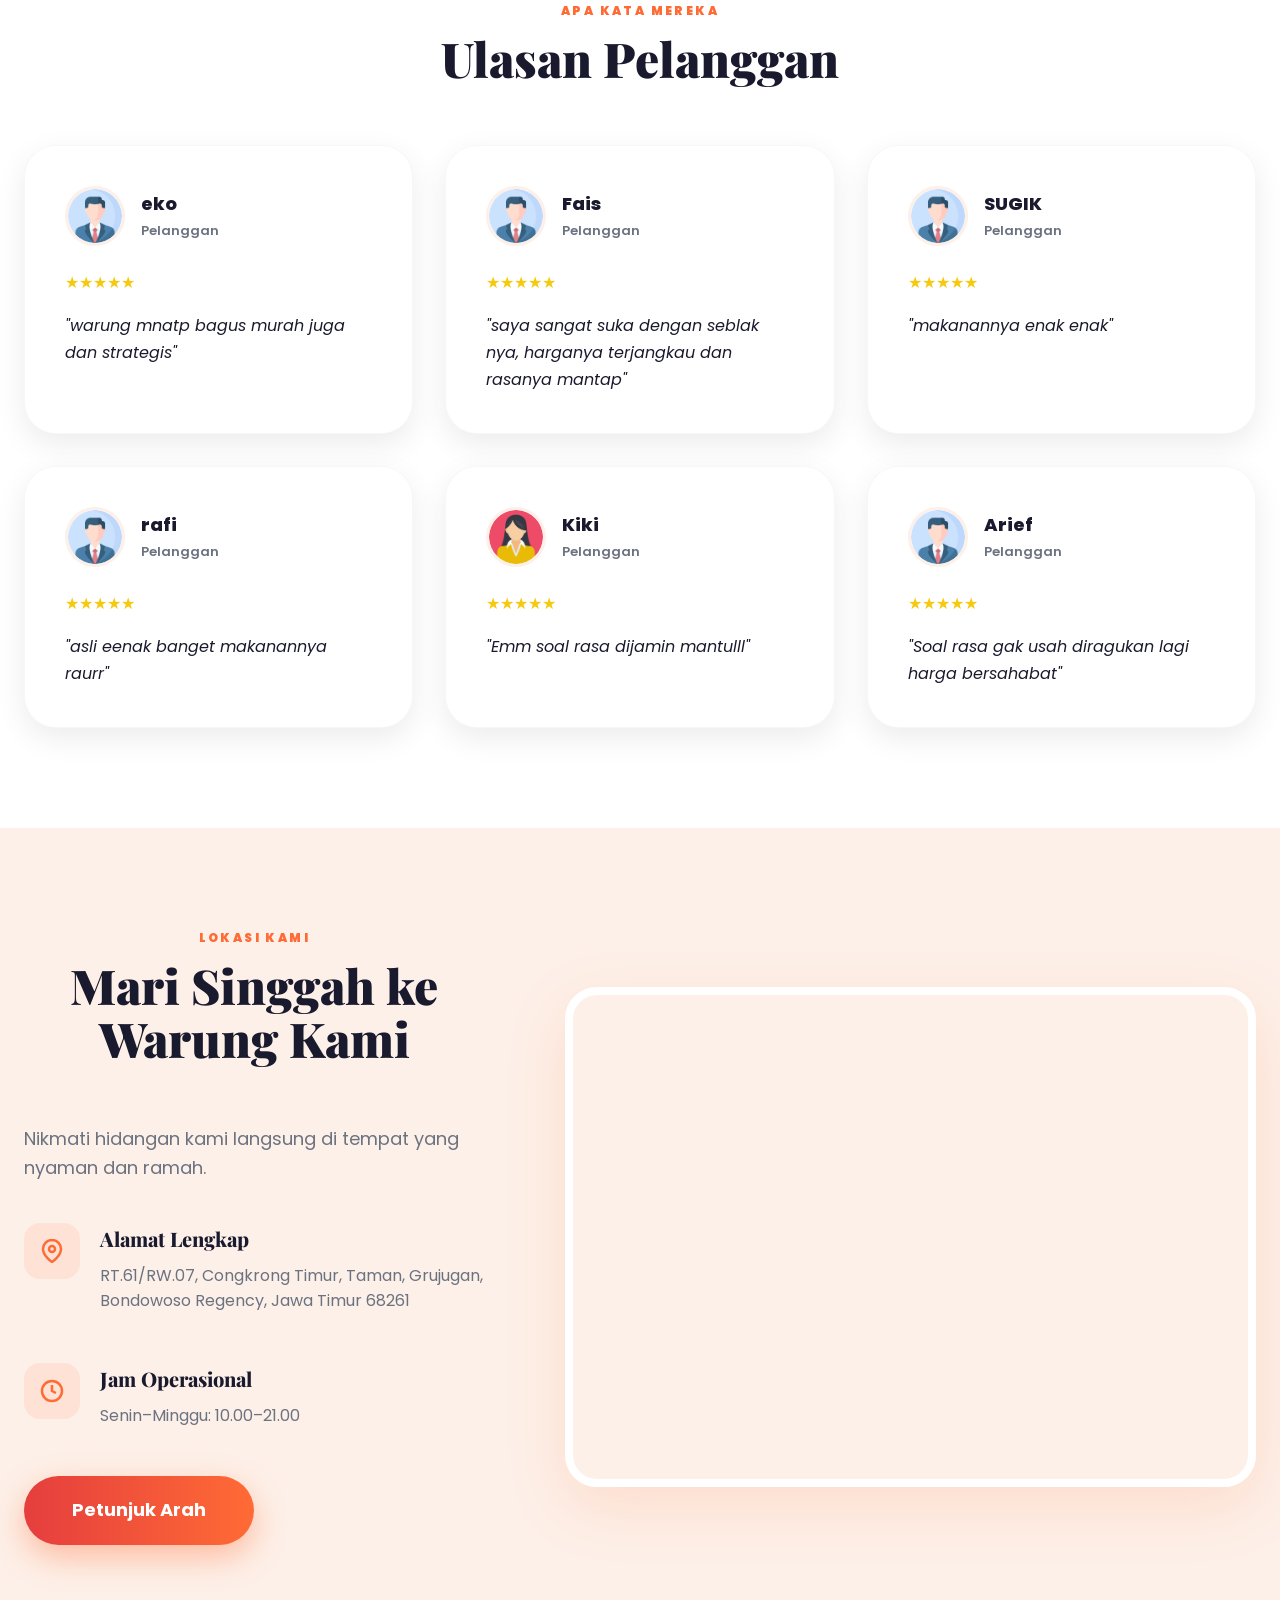
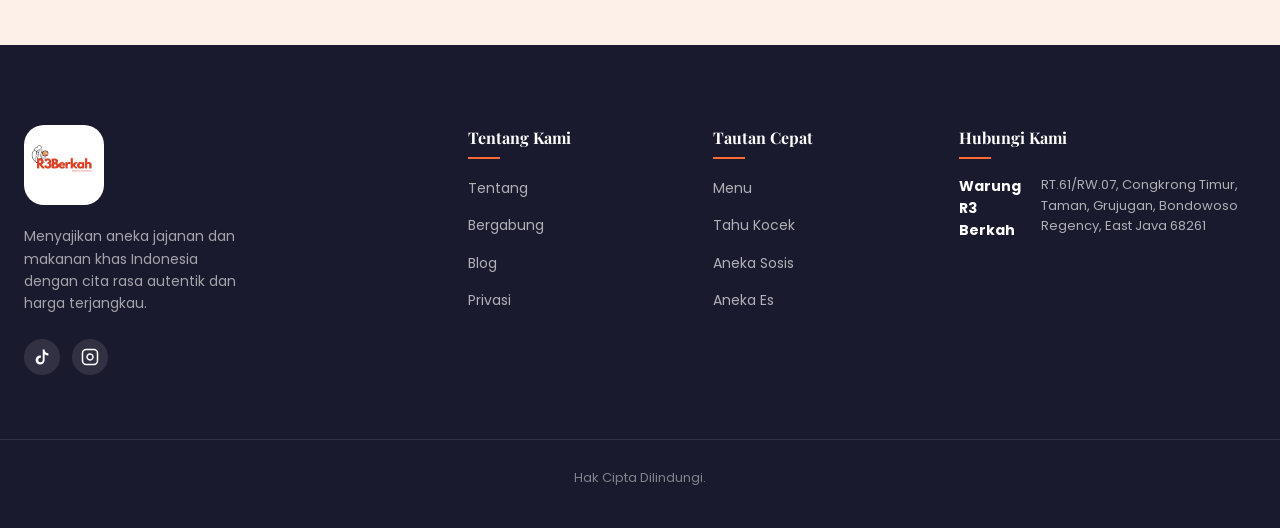
==== commit 9f6d6e2b: "pembaruan" ====
--- a/index.html
+++ b/index.html
@@ -305,7 +305,7 @@
   </section>
 
   <!-- About Us Section (GetStarted) -->
-  <section id="about" class="section">
+  <section class="section">
     <div class="container about-grid">
       <div class="about-content" data-aos="fade-right">
         <span class="about-label" data-i18n="footer-about">WARUNG R3 BERKAH</span>
@@ -644,10 +644,6 @@
     </div>
   </div>
 
-  <div id="lightbox-modal" class="lightbox-modal" onclick="closeLightbox()">
-    <span class="lightbox-close">&times;</span>
-    <img class="lightbox-content" id="lightbox-img">
-  </div>
 
   <script src="data.js"></script>
   <script src="https://unpkg.com/aos@next/dist/aos.js"></script>
